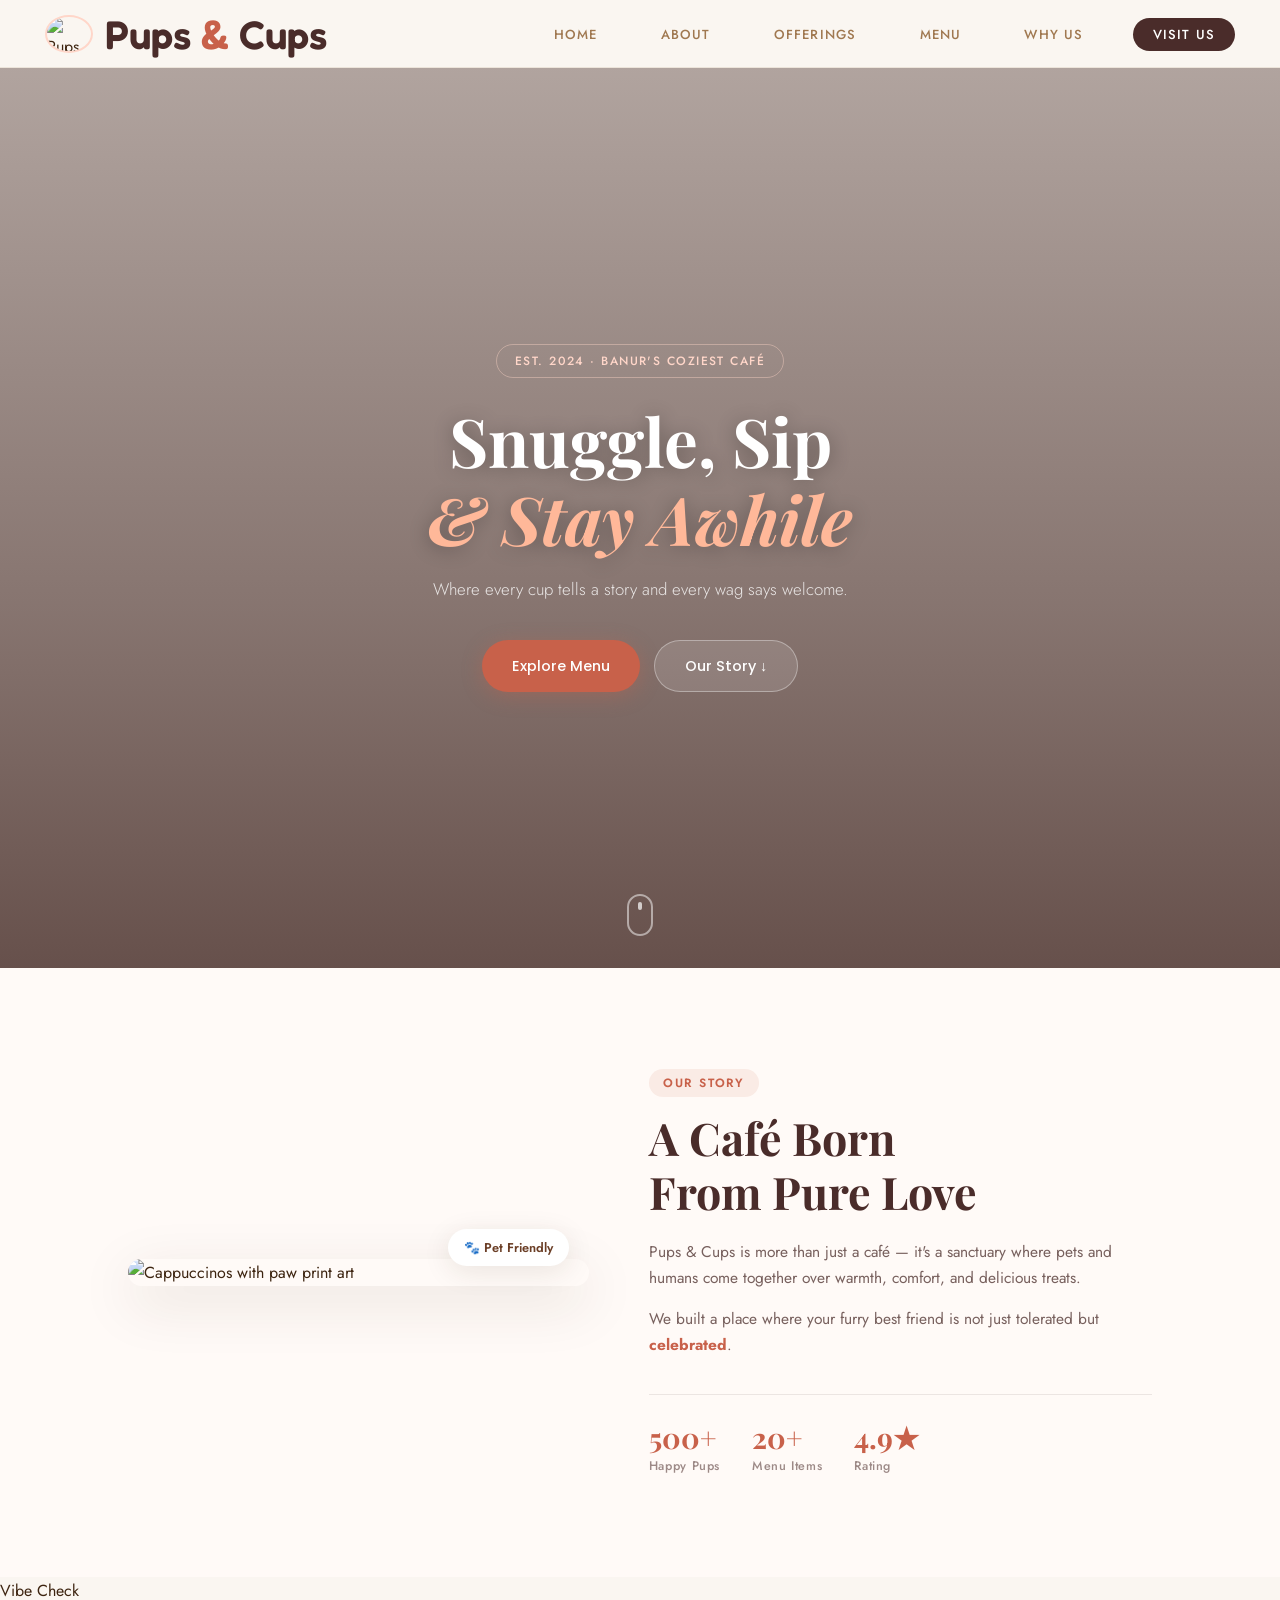
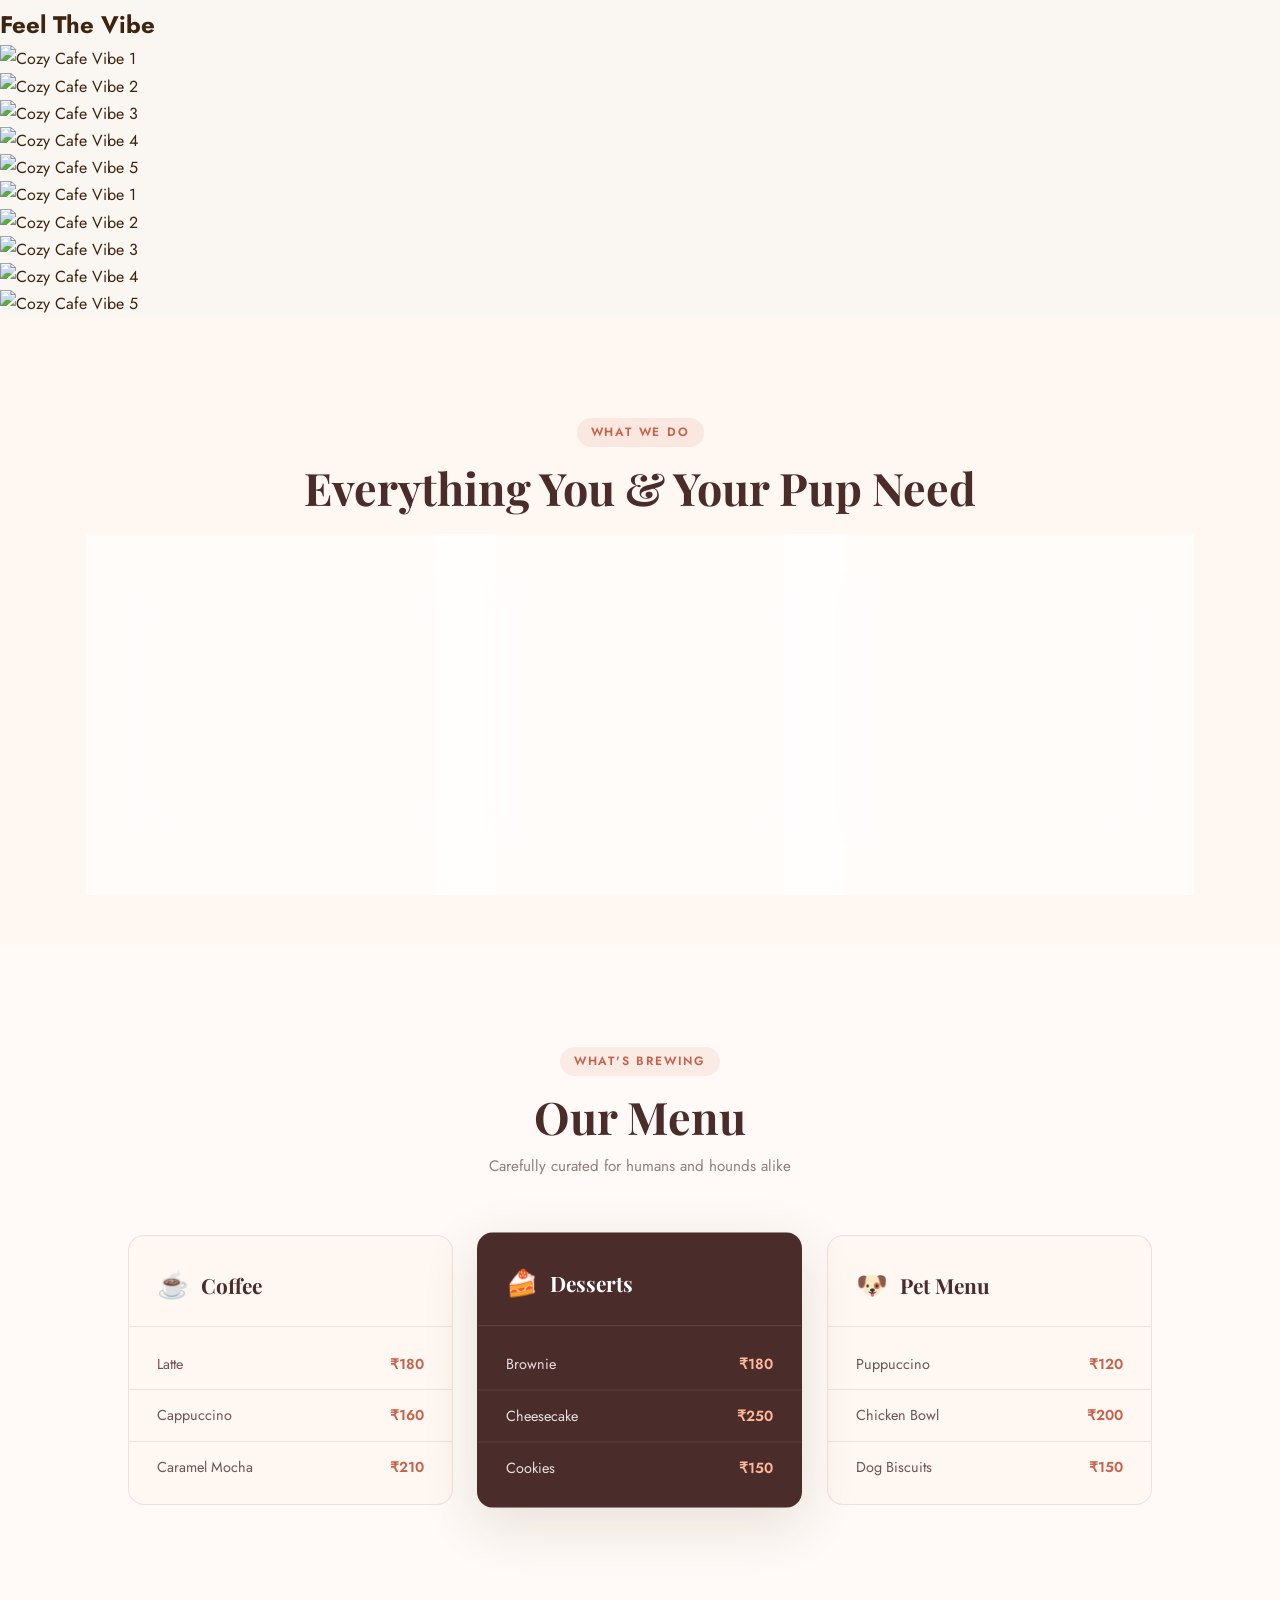
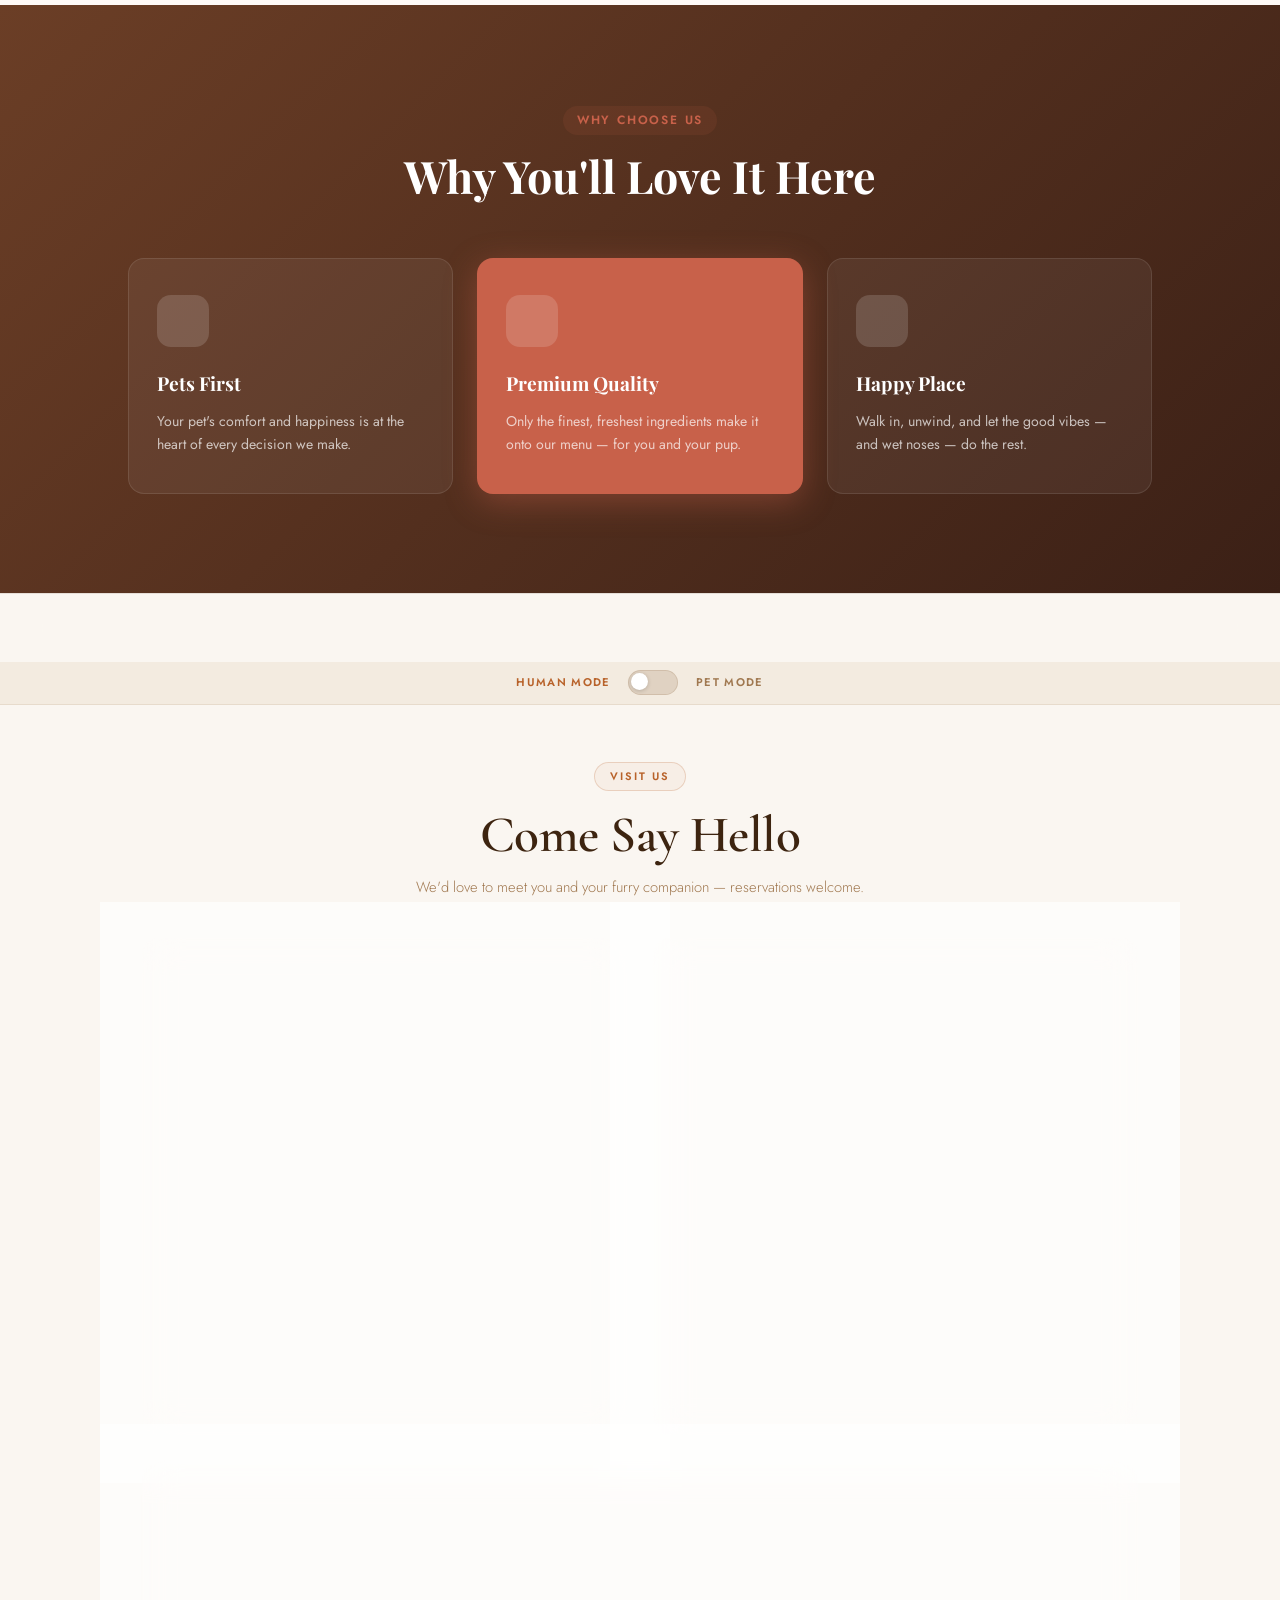
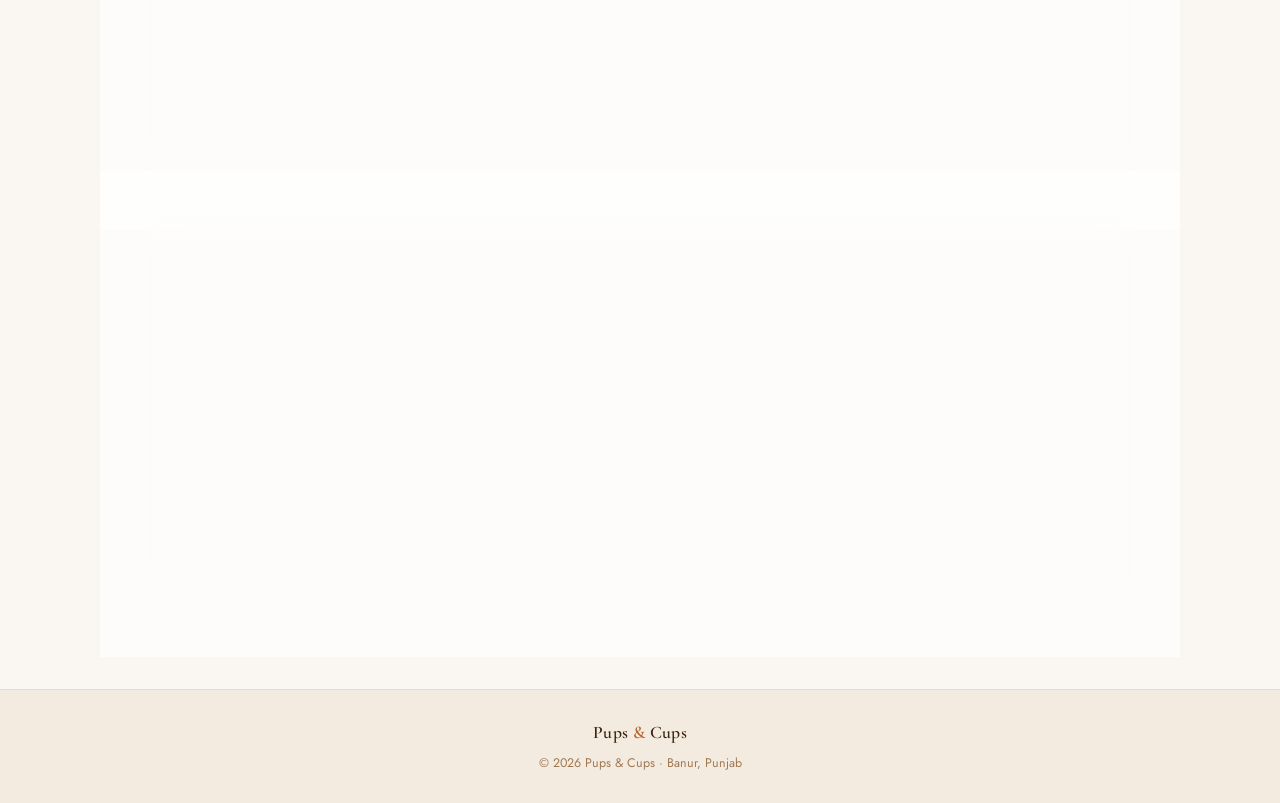
==== index2.html @ c7b5ffda "Update index2.html" ====
<!DOCTYPE html>
<html lang="en">
<head>
<meta charset="UTF-8">
<meta name="viewport" content="width=device-width, initial-scale=1.0">
<title>Pups & Cups</title>

<link rel="stylesheet" href="style.css">

<!-- Fonts -->
<link href="https://fonts.googleapis.com/css2?family=Playfair+Display:ital,wght@0,700;1,400&family=Fredoka:wght@400;600&family=Poppins:wght@300;400;500&display=swap" rel="stylesheet">

<!-- Icons -->
<script src="https://kit.fontawesome.com/4a3b1f73a2.js" crossorigin="anonymous"></script>
</head>
<body>

<!-- NAVBAR -->
<header>
  <nav class="navbar">
    <div class="nav-left">
      <img src="images/logo.png" class="logo" alt="Pups & Cups Logo">
      <span class="brand-name">Pups <span class="brand-amp">&</span> Cups</span>
    </div>

    <input type="checkbox" id="menu-toggle">
    <label for="menu-toggle" class="menu-icon" aria-label="Toggle menu">
      <span></span><span></span><span></span>
    </label>

    <ul class="nav-links">
      <li><a href="#home">Home</a></li>
      <li><a href="#about">About</a></li>
      <li><a href="#offerings">Offerings</a></li>
      <li><a href="#menu">Menu</a></li>
      <li><a href="#why">Why Us</a></li>
      <li><a href="#contact" class="nav-cta">Visit Us</a></li>
    </ul>
  </nav>
</header>

<!-- HOME -->
<section id="home" class="home">
  <div class="home-overlay"></div>
  <div class="home-content">
    <span class="home-badge">Est. 2024 · Banur's Coziest Café</span>
    <h1>Snuggle, Sip<br><em>&amp; Stay Awhile</em></h1>
    <p>Where every cup tells a story and every wag says welcome.</p>
    <div class="home-actions">
      <a href="#menu" class="btn btn-primary">Explore Menu</a>
      <a href="#about" class="btn btn-ghost">Our Story ↓</a>
    </div>
  </div>
  <div class="scroll-indicator">
    <span></span>
  </div>
</section>

<!-- ABOUT -->
<section id="about" class="about">
  <div class="about-img-wrap">
    <img src="images/Cappuccinos with paw prints and menu.png" alt="Cappuccinos with paw print art">
    <div class="about-img-badge">🐾 Pet Friendly</div>
  </div>

  <div class="about-text">
    <span class="section-label">Our Story</span>
    <h2>A Café Born<br>From Pure Love</h2>
    <p>Pups & Cups is more than just a café — it's a sanctuary where pets and humans come together over warmth, comfort, and delicious treats.</p>
    <p>We built a place where your furry best friend is not just tolerated but <strong>celebrated</strong>.</p>
    <div class="about-stats">
      <div class="stat"><strong>500+</strong><span>Happy Pups</span></div>
      <div class="stat"><strong>20+</strong><span>Menu Items</span></div>
      <div class="stat"><strong>4.9★</strong><span>Rating</span></div>
    </div>
  </div>
</section>


<!--CAROUSEL-->
  <section class="vibe-check">
  <div class="vibe-header">
    <span class="section-tag">Vibe Check</span>
    <h2>Feel The Vibe</h2>
  </div>
  <div class="carousel-container">
    <div class="carousel-track">
      <img src="images/vibe1.jpg" alt="Cozy Cafe Vibe 1">
      <img src="images/vibe2.jpg" alt="Cozy Cafe Vibe 2">
      <img src="images/vibe3.jpg" alt="Cozy Cafe Vibe 3">
      <img src="images/vibe4.jpg" alt="Cozy Cafe Vibe 4">
      <img src="images/vibe5.jpg" alt="Cozy Cafe Vibe 5">
      <!-- Duplicate for infinite seamless scroll -->
      <img src="images/vibe1.jpg" alt="Cozy Cafe Vibe 1">
      <img src="images/vibe2.jpg" alt="Cozy Cafe Vibe 2">
      <img src="images/vibe3.jpg" alt="Cozy Cafe Vibe 3">
      <img src="images/vibe4.jpg" alt="Cozy Cafe Vibe 4">
      <img src="images/vibe5.jpg" alt="Cozy Cafe Vibe 5">
    </div>
  </div>
</section>
<!-- OFFERINGS -->
<section id="offerings" class="offerings">
  <div class="section-header">
    <span class="section-label">What We Do</span>
    <h2>Everything You & Your Pup Need</h2>
  </div>

  <div class="cards">
    <div class="card">
      <div class="card-icon"><i class="fas fa-mug-hot"></i></div>
      <h3>Craft Coffee</h3>
      <p>Freshly brewed with single-origin premium beans, made with love by our baristas.</p>
    </div>

    <div class="card card-featured">
      <div class="card-icon"><i class="fas fa-dog"></i></div>
      <h3>Pet Treats</h3>
      <p>Vet-approved, healthy & utterly irresistible goodies crafted just for your pup.</p>
      <span class="card-tag">Most Loved</span>
    </div>

    <div class="card">
      <div class="card-icon"><i class="fas fa-heart"></i></div>
      <h3>Cozy Vibes</h3>
      <p>An aesthetic, warm, and pet-loving environment designed for pure comfort.</p>
    </div>
  </div>
</section>

<!-- MENU -->
<section id="menu" class="menu">
  <div class="section-header">
    <span class="section-label">What's Brewing</span>
    <h2>Our Menu</h2>
    <p class="section-sub">Carefully curated for humans and hounds alike</p>
  </div>

  <div class="menu-container">
    <div class="menu-card">
      <div class="menu-card-header">
        <span class="menu-emoji">☕</span>
        <h3>Coffee</h3>
      </div>
      <ul class="menu-list">
        <li><span>Latte</span><span class="price">₹180</span></li>
        <li><span>Cappuccino</span><span class="price">₹160</span></li>
        <li><span>Caramel Mocha</span><span class="price">₹210</span></li>
      </ul>
    </div>

    <div class="menu-card menu-card-hero">
      <div class="menu-card-header">
        <span class="menu-emoji">🍰</span>
        <h3>Desserts</h3>
      </div>
      <ul class="menu-list">
        <li><span>Brownie</span><span class="price">₹180</span></li>
        <li><span>Cheesecake</span><span class="price">₹250</span></li>
        <li><span>Cookies</span><span class="price">₹150</span></li>
      </ul>
    </div>

    <div class="menu-card">
      <div class="menu-card-header">
        <span class="menu-emoji">🐶</span>
        <h3>Pet Menu</h3>
      </div>
      <ul class="menu-list">
        <li><span>Puppuccino</span><span class="price">₹120</span></li>
        <li><span>Chicken Bowl</span><span class="price">₹200</span></li>
        <li><span>Dog Biscuits</span><span class="price">₹150</span></li>
      </ul>
    </div>
  </div>
</section>

<!-- WHY US -->
<section id="why" class="why">
  <div class="why-inner">
    <div class="section-header light">
      <span class="section-label">Why Choose Us</span>
      <h2>Why You'll Love It Here</h2>
    </div>

    <div class="why-container">
      <div class="why-box">
        <div class="why-icon"><i class="fas fa-paw"></i></div>
        <h3>Pets First</h3>
        <p>Your pet's comfort and happiness is at the heart of every decision we make.</p>
      </div>

      <div class="why-box why-box-accent">
        <div class="why-icon"><i class="fas fa-star"></i></div>
        <h3>Premium Quality</h3>
        <p>Only the finest, freshest ingredients make it onto our menu — for you and your pup.</p>
      </div>

      <div class="why-box">
        <div class="why-icon"><i class="fas fa-smile"></i></div>
        <h3>Happy Place</h3>
        <p>Walk in, unwind, and let the good vibes — and wet noses — do the rest.</p>
      </div>
    </div>
  </div>
</section>

<!DOCTYPE html>
<html lang="en">
<head>
<meta charset="UTF-8">
<meta name="viewport" content="width=device-width, initial-scale=1.0">
<title>Visit Us — Pups & Cups</title>
<link rel="stylesheet" href="style2.css?v=2">
<link href="https://fonts.googleapis.com/css2?family=Cormorant+Garamond:wght@400;500;600;700&family=Jost:wght@300;400;500;600&display=swap" rel="stylesheet">
<style>
 
/* ═══════════════════════════════════════════
   ROOT & THEMING
═══════════════════════════════════════════ */
:root {
  --c-bg:      #faf6f1;
  --c-surface: #ffffff;
  --c-warm:    #f3ebe0;
  --c-border:  rgba(139,100,60,0.12);
  --c-brown:   #3d2410;
  --c-mid:     #7a5230;
  --c-muted:   #a07850;
  --c-accent:  #b8622a;
  --c-accent2: #d4895a;
  --c-gold:    #c9924a;
  --c-green:   #4a6741;
  --shadow-sm: 0 2px 12px rgba(61,36,16,.07);
  --shadow-md: 0 6px 28px rgba(61,36,16,.10);
  --shadow-lg: 0 16px 56px rgba(61,36,16,.13);
  --radius:    16px;
  --radius-sm: 10px;
  --glass-bg:  rgba(255,255,255,0.62);
  --glass-blur:blur(18px);
  --t: 0.45s cubic-bezier(0.22,1,0.36,1);
}
 
body.pet-mode {
  --c-bg:      #faf0f5;
  --c-surface: #fff8fb;
  --c-warm:    #f5e4ef;
  --c-accent:  #a0436e;
  --c-accent2: #c4728e;
  --c-gold:    #b8729a;
}
 
*,*::before,*::after{box-sizing:border-box;margin:0;padding:0;}
html{scroll-behavior:smooth;}
body{
  font-family:'Jost',sans-serif;
  background:var(--c-bg);
  color:var(--c-brown);
  transition:background var(--t),color var(--t);
  overflow-x:hidden;
  -webkit-font-smoothing:antialiased;
}
 
/* ═══════════════ NAVBAR ═══════════════ */
.navbar{
  display:flex;align-items:center;justify-content:space-between;
  padding:0 2.8rem;height:68px;
  background:rgba(250,246,241,0.88);
  backdrop-filter:blur(20px);-webkit-backdrop-filter:blur(20px);
  border-bottom:1px solid var(--c-border);
  position:sticky;top:0;z-index:200;
  transition:background var(--t),border-color var(--t);
}
body.pet-mode .navbar{background:rgba(250,240,245,0.88);}
.logo-area{display:flex;align-items:center;gap:.65rem;}
.logo{height:38px;border-radius:50%;object-fit:cover;}
.cafe-name{
  font-family:'Cormorant Garamond',serif;font-size:1.35rem;font-weight:600;
  color:var(--c-brown);letter-spacing:.02em;transition:color var(--t);
}
.and-sign{color:var(--c-accent);transition:color var(--t);}
.nav-links{list-style:none;display:flex;gap:2.2rem;}
.nav-links a{
  text-decoration:none;font-size:.82rem;font-weight:500;
  letter-spacing:.09em;text-transform:uppercase;color:var(--c-muted);
  transition:color .3s;position:relative;
}
.nav-links a::after{
  content:'';position:absolute;bottom:-3px;left:0;width:0;height:1.5px;
  background:var(--c-accent);transition:width .3s;
}
.nav-links a:hover::after,.nav-links .visit-link::after{width:100%;}
.nav-links a:hover,.nav-links .visit-link{color:var(--c-accent);}
.menu-icon{display:none;font-size:1.4rem;cursor:pointer;color:var(--c-mid);}
.cart-box{
  display:flex;align-items:center;gap:.4rem;
  padding:.35rem 1rem;background:var(--c-warm);border-radius:30px;
  font-size:.82rem;font-weight:500;color:var(--c-mid);
  border:1px solid var(--c-border);
  transition:background var(--t),border-color var(--t);
}
 
/* ═══════════════ MODE STRIP ═══════════════ */
.mode-strip{
  display:flex;align-items:center;justify-content:center;gap:1.1rem;
  padding:.55rem 2rem;
  background:var(--c-warm);
  border-bottom:1px solid var(--c-border);
  transition:background var(--t);
}
.mode-label{
  font-size:.7rem;font-weight:600;letter-spacing:.12em;text-transform:uppercase;
  color:var(--c-muted);transition:color .35s;user-select:none;
}
.mode-label.on{color:var(--c-accent);}
.toggle-pill{
  width:50px;height:25px;background:rgba(139,100,60,.18);
  border:1.5px solid rgba(139,100,60,.18);border-radius:13px;
  position:relative;cursor:pointer;
  transition:background .4s,border-color .4s;flex-shrink:0;outline:none;
}
.toggle-pill.active{background:var(--c-accent);border-color:var(--c-accent);}
.toggle-knob{
  position:absolute;top:2px;left:2px;width:17px;height:17px;
  background:#fff;border-radius:50%;
  transition:transform .4s cubic-bezier(.34,1.56,.64,1);
  box-shadow:0 1px 4px rgba(0,0,0,.18);
}
.toggle-pill.active .toggle-knob{transform:translateX(25px);}
 
/* ═══════════════ LAYOUT ═══════════════ */
.page{
  max-width:1060px;margin:0 auto;
  padding:3.5rem 2rem 5rem;
  display:grid;grid-template-columns:1fr 1fr;gap:1.6rem;
}
 
/* ═══════════════ HERO ═══════════════ */
.page-hero{grid-column:1/-1;text-align:center;margin-bottom:.8rem;}
.eyebrow{
  display:inline-block;font-size:.68rem;font-weight:600;
  letter-spacing:.18em;text-transform:uppercase;color:var(--c-accent);
  margin-bottom:.9rem;padding:.28rem .95rem;
  border:1px solid rgba(184,98,42,.22);border-radius:30px;
  background:rgba(184,98,42,.05);
  transition:color var(--t),border-color var(--t),background var(--t);
}
.page-hero h1{
  font-family:'Cormorant Garamond',serif;
  font-size:clamp(2.2rem,5vw,3.2rem);font-weight:600;
  color:var(--c-brown);line-height:1.15;letter-spacing:-.01em;
  transition:color var(--t);
}
.page-hero p{
  margin-top:.65rem;font-size:.92rem;color:var(--c-muted);font-weight:300;
  transition:color var(--t);
}
 
/* ═══════════════ GLASS CARD ═══════════════ */
.card{
  background:var(--glass-bg);
  backdrop-filter:var(--glass-blur);-webkit-backdrop-filter:var(--glass-blur);
  border:1px solid rgba(255,255,255,.7);border-radius:var(--radius);
  padding:2rem;box-shadow:var(--shadow-md);
  transition:background var(--t),border-color var(--t),box-shadow .35s;
}
.card:hover{box-shadow:var(--shadow-lg);}
.card-title{
  font-family:'Cormorant Garamond',serif;font-size:1.25rem;font-weight:600;
  color:var(--c-brown);margin-bottom:1.4rem;letter-spacing:.01em;
  transition:color var(--t);
}
 
/* ═══════════════ FORM FIELDS ═══════════════ */
.field{display:flex;flex-direction:column;gap:.38rem;margin-bottom:.95rem;}
.field:last-of-type{margin-bottom:0;}
.field label{
  font-size:.68rem;font-weight:600;letter-spacing:.12em;text-transform:uppercase;
  color:var(--c-muted);transition:color var(--t);
}
.field input,.field select{
  background:rgba(255,255,255,.75);border:1.5px solid var(--c-border);
  border-radius:var(--radius-sm);padding:.62rem .92rem;
  font-family:'Jost',sans-serif;font-size:.88rem;font-weight:400;color:var(--c-brown);
  outline:none;width:100%;
  transition:border-color .3s,box-shadow .3s,background .3s;
}
.field input::placeholder{color:var(--c-muted);opacity:.55;}
.field input:focus,.field select:focus{
  border-color:var(--c-accent);box-shadow:0 0 0 3px rgba(184,98,42,.1);background:#fff;
}
.grid2{display:grid;grid-template-columns:1fr 1fr;gap:.9rem;}
 
/* Seat pills */
.seat-row{display:flex;gap:.5rem;flex-wrap:wrap;}
.seat-pill{
  padding:.4rem .9rem;border-radius:30px;
  border:1.5px solid var(--c-border);background:rgba(255,255,255,.55);
  font-family:'Jost',sans-serif;font-size:.78rem;font-weight:500;
  color:var(--c-mid);cursor:pointer;user-select:none;letter-spacing:.03em;
  transition:all .28s cubic-bezier(.22,1,.36,1);
}
.seat-pill:hover{border-color:var(--c-accent2);color:var(--c-accent);background:rgba(184,98,42,.04);}
.seat-pill.sel{
  background:var(--c-accent);border-color:var(--c-accent);color:#fff;font-weight:600;
  box-shadow:0 3px 12px rgba(184,98,42,.28);
}
 
/* Birthday row */
.bday-toggle{
  display:flex;align-items:center;justify-content:space-between;
  padding:.85rem 1.1rem;margin:1rem 0;
  background:rgba(255,255,255,.5);
  border:1.5px dashed rgba(184,98,42,.22);border-radius:var(--radius-sm);
  cursor:pointer;transition:background .3s,border-color .3s;
}
.bday-toggle:hover{background:rgba(184,98,42,.04);border-color:var(--c-accent2);}
.bday-toggle.on{background:rgba(184,98,42,.06);border-color:var(--c-accent);border-style:solid;}
.bday-left{display:flex;align-items:center;gap:.75rem;}
.bday-icon{font-size:1.05rem;line-height:1;}
.bday-text{font-size:.86rem;font-weight:500;color:var(--c-brown);transition:color var(--t);}
.bday-sub{font-size:.71rem;color:var(--c-muted);margin-top:.1rem;transition:color var(--t);}
.bday-check-box{
  width:21px;height:21px;border-radius:6px;
  border:1.5px solid var(--c-border);background:#fff;
  display:flex;align-items:center;justify-content:center;flex-shrink:0;
  font-size:0;color:#fff;
  transition:all .3s cubic-bezier(.22,1,.36,1);
}
.bday-toggle.on .bday-check-box{background:var(--c-accent);border-color:var(--c-accent);font-size:11px;}
 
/* Book button */
.book-btn{
  width:100%;margin-top:.5rem;padding:1rem;
  background:linear-gradient(135deg,var(--c-accent) 0%,var(--c-accent2) 100%);
  border:none;border-radius:50px;color:#fff;
  font-family:'Jost',sans-serif;font-size:.82rem;font-weight:600;
  letter-spacing:.08em;text-transform:uppercase;cursor:pointer;
  position:relative;overflow:hidden;
  transition:transform .25s,box-shadow .35s;
  box-shadow:0 4px 20px rgba(184,98,42,.32);
}
.book-btn::before{
  content:'';position:absolute;inset:0;
  background:linear-gradient(135deg,rgba(255,255,255,.14) 0%,transparent 60%);
  pointer-events:none;
}
.book-btn:hover{transform:translateY(-2px);box-shadow:0 8px 32px rgba(184,98,42,.4);}
.book-btn:active{transform:scale(.98);}
.btn-ripple{
  position:absolute;border-radius:50%;background:rgba(255,255,255,.28);
  transform:scale(0);animation:rpl .55s linear;pointer-events:none;
}
@keyframes rpl{to{transform:scale(4);opacity:0;}}
 
/* ═══════════════ INFO CARD ═══════════════ */
.info-card{grid-column:2/3;}
.info-item{
  display:flex;align-items:flex-start;gap:1rem;
  padding:1rem 0;border-bottom:1px solid var(--c-border);
  transition:padding-left .3s;
}
.info-item:last-child{border-bottom:none;padding-bottom:0;}
.info-item:first-child{padding-top:0;}
.info-item:hover{padding-left:4px;}
.info-icon{
  width:36px;height:36px;background:var(--c-warm);border-radius:9px;
  display:flex;align-items:center;justify-content:center;
  flex-shrink:0;font-size:.95rem;
  transition:background var(--t),transform .3s;
}
.info-item:hover .info-icon{background:var(--c-accent);transform:scale(1.06);}
.info-label{
  font-size:.67rem;font-weight:600;text-transform:uppercase;
  letter-spacing:.11em;color:var(--c-muted);margin-bottom:.2rem;
  transition:color var(--t);
}
.info-val{font-size:.9rem;color:var(--c-brown);transition:color var(--t);}
.yappy{display:none;font-size:.75rem;font-weight:600;color:var(--c-accent);margin-top:.25rem;transition:color var(--t);}
body.pet-mode .yappy{display:block;}
body.pet-mode .hours-val{opacity:.4;text-decoration:line-through;}
 
/* ═══════════════ MAP CARD ═══════════════ */
.map-card{grid-column:1/-1;}
.map-wrap{
  width:100%;height:210px;border-radius:var(--radius-sm);
  background:linear-gradient(145deg,#e8dcc8 0%,#d8c8a8 50%,#cdb898 100%);
  position:relative;overflow:hidden;
}
.map-wrap::before{
  content:'';position:absolute;inset:0;
  background:
    linear-gradient(90deg,transparent 45%,rgba(255,255,255,.5) 45%,rgba(255,255,255,.5) 55%,transparent 55%),
    linear-gradient(0deg,transparent 35%,rgba(255,255,255,.5) 35%,rgba(255,255,255,.5) 45%,transparent 45%);
}
.map-block{position:absolute;background:rgba(107,70,30,.1);border-radius:3px;}
.map-pin-wrap{
  position:absolute;top:50%;left:50%;
  transform:translate(-50%,-60%);
  display:flex;flex-direction:column;align-items:center;
  animation:float 3.5s ease-in-out infinite;
}
@keyframes float{0%,100%{transform:translate(-50%,-60%);}50%{transform:translate(-50%,-68%);}}
.map-bubble{
  background:var(--c-accent);color:#fff;
  padding:.48rem 1.1rem;border-radius:24px;
  font-size:.8rem;font-weight:600;white-space:nowrap;
  box-shadow:0 4px 18px rgba(184,98,42,.38);letter-spacing:.03em;
  display:flex;align-items:center;gap:.45rem;
  transition:background var(--t);
}
.map-bubble-tail{
  width:0;height:0;
  border-left:7px solid transparent;border-right:7px solid transparent;
  border-top:9px solid var(--c-accent);
  transition:border-color var(--t);
}
 
/* ═══════════════ MESSAGE FORM ═══════════════ */
.msg-card{grid-column:1/-1;}
.msg-card textarea{
  background:rgba(255,255,255,.75);border:1.5px solid var(--c-border);
  border-radius:var(--radius-sm);padding:.68rem .92rem;
  font-family:'Jost',sans-serif;font-size:.88rem;font-weight:400;color:var(--c-brown);
  outline:none;resize:vertical;min-height:100px;width:100%;
  transition:border-color .3s,box-shadow .3s;
}
.msg-card textarea:focus{border-color:var(--c-accent);box-shadow:0 0 0 3px rgba(184,98,42,.1);}
.msg-card textarea::placeholder{color:var(--c-muted);opacity:.5;}
.msg-grid{display:grid;grid-template-columns:1fr 1fr;gap:.9rem;margin-bottom:1rem;}
.send-btn{
  padding:.72rem 2.2rem;background:var(--c-brown);color:#fff;
  border:none;border-radius:30px;
  font-family:'Jost',sans-serif;font-size:.8rem;font-weight:600;
  letter-spacing:.1em;text-transform:uppercase;cursor:pointer;
  transition:background .3s,transform .25s,box-shadow .3s;
  box-shadow:0 3px 14px rgba(61,36,16,.18);
}
.send-btn:hover{background:var(--c-accent);transform:translateY(-2px);box-shadow:0 6px 22px rgba(184,98,42,.28);}
.send-btn:active{transform:scale(.97);}
#status{font-size:.82rem;color:var(--c-green);margin-top:.6rem;min-height:1.2em;transition:color .3s;}
 
/* ═══════════════ MODAL ═══════════════ */
.modal-backdrop{
  position:fixed;inset:0;z-index:900;
  background:rgba(61,36,16,.3);backdrop-filter:blur(6px);
  display:flex;align-items:center;justify-content:center;
  opacity:0;pointer-events:none;transition:opacity .4s;
}
.modal-backdrop.show{opacity:1;pointer-events:all;}
.modal-card{
  background:var(--c-surface);border-radius:24px;
  padding:3rem 3.2rem;text-align:center;max-width:380px;width:90%;
  box-shadow:0 24px 80px rgba(61,36,16,.22);
  transform:translateY(20px) scale(.95);
  transition:transform .5s cubic-bezier(.22,1,.36,1);
}
.modal-backdrop.show .modal-card{transform:translateY(0) scale(1);}
.modal-emoji{font-size:3rem;display:block;margin-bottom:1.1rem;animation:bob 2.5s ease-in-out infinite;}
@keyframes bob{0%,100%{transform:translateY(0);}50%{transform:translateY(-7px);}}
.modal-card h3{font-family:'Cormorant Garamond',serif;font-size:1.7rem;font-weight:600;color:var(--c-brown);margin-bottom:.5rem;line-height:1.2;}
.modal-card p{font-size:.87rem;color:var(--c-muted);line-height:1.6;}
.modal-close{
  margin-top:1.8rem;padding:.68rem 2.2rem;background:var(--c-accent);color:#fff;
  border:none;border-radius:30px;
  font-family:'Jost',sans-serif;font-weight:600;font-size:.8rem;letter-spacing:.08em;text-transform:uppercase;
  cursor:pointer;transition:background .3s,transform .25s;
}
.modal-close:hover{background:var(--c-brown);transform:translateY(-2px);}
 
/* ═══════════════ CONFETTI ═══════════════ */
#confetti-canvas{position:fixed;inset:0;z-index:9999;pointer-events:none;}
 
/* ═══════════════ FOOTER ═══════════════ */
footer{
  text-align:center;padding:1.8rem 2rem;
  border-top:1px solid var(--c-border);background:var(--c-warm);
  transition:background var(--t);
}
footer .cafe-name.small{
  font-family:'Cormorant Garamond',serif;font-size:1.1rem;font-weight:600;
  display:block;margin-bottom:.3rem;color:var(--c-brown);transition:color var(--t);
}
footer p{font-size:.78rem;color:var(--c-muted);transition:color var(--t);}
 
/* ═══════════════ RESPONSIVE ═══════════════ */
@media(max-width:700px){
  .page{grid-template-columns:1fr;}
  .booking-card,.info-card,.page-hero,.map-card,.msg-card{grid-column:1;}
  .grid2,.msg-grid{grid-template-columns:1fr;}
  .nav-links{display:none;}.menu-icon{display:block;}
  .navbar{padding:0 1.4rem;}
  .page{padding:2rem 1.2rem 4rem;}
}
</style>
</head>
<body>
 
<!-- NAVBAR -->
<header>
  <nav class="navbar">
    <div class="logo-area">
      <img src="images/logo.png" class="logo" alt="Pups & Cups Logo">
      <span class="cafe-name">Pups <span class="and-sign">&</span> Cups</span>
    </div>
    <ul class="nav-links">
      <li><a href="index2.html">Home</a></li>
      <li><a href="about2.html">About</a></li>
      <li><a href="menu2.html">Menu</a></li>
      <li><a href="contact2.html" class="visit-link">Visit Us</a></li>
    </ul>
    <div class="menu-icon">☰</div>
    <div class="cart-box">
      <svg width="13" height="13" viewBox="0 0 24 24" fill="none" stroke="currentColor" stroke-width="2"><circle cx="9" cy="21" r="1"/><circle cx="20" cy="21" r="1"/><path d="M1 1h4l2.68 13.39a2 2 0 0 0 2 1.61h9.72a2 2 0 0 0 2-1.61L23 6H6"/></svg>
      <span id="cart-count">0</span> · <span id="cart-total">₹0</span>
    </div>
  </nav>
</header>
 
<!-- MODE STRIP -->
<div class="mode-strip">
  <span class="mode-label on" id="lbl-human">Human Mode</span>
  <button class="toggle-pill" id="modeToggle" aria-label="Switch mode">
    <span class="toggle-knob"></span>
  </button>
  <span class="mode-label" id="lbl-pet">Pet Mode</span>
</div>
 
<!-- PAGE -->
<main class="page">
 
  <!-- Hero -->
  <div class="page-hero">
    <span class="eyebrow" id="eyebrow-text">Visit Us</span>
    <h1 id="hero-heading">Come Say Hello</h1>
    <p id="hero-sub">We'd love to meet you and your furry companion — reservations welcome.</p>
  </div>
 
  <!-- Reservation Card -->
  <div class="card booking-card">
    <p class="card-title">Reserve a Table</p>
 
    <div class="grid2">
      <div class="field">
        <label>Your Name</label>
        <input type="text" id="res-name" placeholder="e.g. Avni">
      </div>
      <div class="field">
        <label>Date &amp; Time</label>
        <input type="datetime-local" id="res-datetime">
      </div>
    </div>
 
    <div class="grid2">
      <div class="field">
        <label>Pet's Name</label>
        <input type="text" id="pet-name" placeholder="e.g. Bruno">
      </div>
      <div class="field">
        <label>Breed</label>
        <input type="text" id="pet-breed" placeholder="e.g. Golden Retriever">
      </div>
    </div>
 
    <div class="field">
      <label>Seating Preference</label>
      <div class="seat-row" id="seatRow">
        <button class="seat-pill" data-seat="outdoor">Outdoor Patio</button>
        <button class="seat-pill" data-seat="quiet">Quiet Corner</button>
        <button class="seat-pill" data-seat="window">Window Seat</button>
      </div>
    </div>
 
    <div class="bday-toggle" id="bdayToggle">
      <div class="bday-left">
        <span class="bday-icon">🎂</span>
        <div>
          <div class="bday-text">It's my pet's birthday!</div>
          <div class="bday-sub">We'll make it extra special</div>
        </div>
      </div>
      <div class="bday-check-box" id="bdayBox">✓</div>
    </div>
 
    <button class="book-btn" id="bookBtn">
      <span id="bookBtnText">Confirm Reservation</span>
    </button>
  </div>
 
  <!-- Info Card -->
  <div class="card info-card">
    <p class="card-title" id="info-title">Find Us</p>
 
    <div class="info-item">
      <div class="info-icon">📍</div>
      <div>
        <div class="info-label">Location</div>
        <div class="info-val">Oxford Street, Mohali</div>
      </div>
    </div>
    <div class="info-item">
      <div class="info-icon">📞</div>
      <div>
        <div class="info-label">Phone</div>
        <div class="info-val">+91 98*****210</div>
      </div>
    </div>
    <div class="info-item">
      <div class="info-icon">✉️</div>
      <div>
        <div class="info-label">Email</div>
        <div class="info-val">pupsandcups@woof.com</div>
      </div>
    </div>
    <div class="info-item">
      <div class="info-icon">🕙</div>
      <div>
        <div class="info-label">Hours</div>
        <div class="info-val hours-val" id="hoursVal">10:00 AM – 10:00 PM · Daily</div>
        <div class="yappy">All day is Yappy Hour here 🐾</div>
      </div>
    </div>
  </div>
 
  <!-- Map Card -->
  <div class="card map-card">
    <p class="card-title" id="map-title">Our Location</p>
    <div class="map-wrap">
      <div class="map-block" style="width:85px;height:50px;top:18px;left:55px;"></div>
      <div class="map-block" style="width:60px;height:38px;top:18px;right:70px;"></div>
      <div class="map-block" style="width:70px;height:45px;bottom:22px;left:72px;"></div>
      <div class="map-block" style="width:80px;height:42px;bottom:22px;right:55px;"></div>
      <div class="map-block" style="width:40px;height:30px;top:22px;left:175px;"></div>
      <div class="map-pin-wrap">
        <div class="map-bubble">
          <span id="mapPinIcon">☕</span>
          <span>Pups &amp; Cups · Banur</span>
        </div>
        <div class="map-bubble-tail"></div>
      </div>
    </div>
  </div>
 
  <!-- Message Form -->
  <div class="card msg-card">
    <p class="card-title">Send Us a Message</p>
    <div class="msg-grid">
      <div class="field">
        <label>Your Name</label>
        <input type="text" id="name" placeholder="Your Name">
      </div>
      <div class="field">
        <label>Your Email</label>
        <input type="email" id="email" placeholder="Your Email">
      </div>
    </div>
    <div class="field">
      <label>Message</label>
      <textarea id="message" placeholder="Ask us anything — about the menu, bringing your pet, or just to say hi."></textarea>
    </div>
    <button class="send-btn" id="sendBtn">Send Message</button>
    <p id="status"></p>
  </div>
 
</main>
 
<!-- MODAL -->
<div class="modal-backdrop" id="modalBackdrop">
  <div class="modal-card">
    <span class="modal-emoji" id="modalEmoji">🐾</span>
    <h3 id="modalTitle">Table Reserved!</h3>
    <p id="modalMsg">We're looking forward to welcoming you and your furry friend.</p>
    <button class="modal-close" onclick="closeModal()">Perfect, thank you</button>
  </div>
</div>
 
<canvas id="confetti-canvas"></canvas>
 
<!-- FOOTER -->
<footer>
  <span class="cafe-name small">Pups <span class="and-sign">&</span> Cups</span>
  <p>© 2026 Pups &amp; Cups · Banur, Punjab</p>
</footer>
 
<script src="script.js"></script>
<script>
/* ── Mode Toggle ── */
const toggle = document.getElementById('modeToggle');
const lblH   = document.getElementById('lbl-human');
const lblP   = document.getElementById('lbl-pet');
let petMode  = false;
 
const swapMap = {
  'eyebrow-text': ['Visit Us',           'Sniff Us Out'],
  'hero-heading': ['Come Say Hello',     'Wag Your Way Here'],
  'hero-sub':     ['We\'d love to meet you and your furry companion — reservations welcome.',
                   'Treats, belly rubs & great coffee — reservations welcome.'],
  'info-title':   ['Find Us',            'Paw Your Way To Us'],
  'map-title':    ['Our Location',       'Follow the Paw Prints'],
  'mapPinIcon':   ['☕',                 '🐾'],
  'bookBtnText':  ['Confirm Reservation','Secure My Spot'],
};
 
toggle.addEventListener('click', () => {
  petMode = !petMode;
  toggle.classList.toggle('active', petMode);
  document.body.classList.toggle('pet-mode', petMode);
  lblH.classList.toggle('on', !petMode);
  lblP.classList.toggle('on', petMode);
 
  Object.entries(swapMap).forEach(([id, vals]) => {
    const el = document.getElementById(id);
    if (!el) return;
    el.style.transition = 'opacity .25s';
    el.style.opacity = '0';
    setTimeout(() => {
      el.textContent = vals[petMode ? 1 : 0];
      el.style.opacity = '1';
    }, 250);
  });
});
 
/* ── Seat Pills ── */
document.querySelectorAll('.seat-pill').forEach(btn => {
  btn.addEventListener('click', () => {
    document.querySelectorAll('.seat-pill').forEach(b => b.classList.remove('sel'));
    btn.classList.add('sel');
  });
});
 
/* ── Birthday Toggle ── */
const bdayToggle = document.getElementById('bdayToggle');
let isBday = false;
bdayToggle.addEventListener('click', () => {
  isBday = !isBday;
  bdayToggle.classList.toggle('on', isBday);
  if (isBday) launchConfetti();
});
 
/* ── Book Button ── */
document.getElementById('bookBtn').addEventListener('click', function(e) {
  // ripple
  const btn  = this;
  const r    = document.createElement('span');
  r.className = 'btn-ripple';
  const rect = btn.getBoundingClientRect();
  const sz   = Math.max(rect.width, rect.height) * 2;
  r.style.cssText = `width:${sz}px;height:${sz}px;left:${e.clientX-rect.left-sz/2}px;top:${e.clientY-rect.top-sz/2}px`;
  btn.appendChild(r);
  setTimeout(() => r.remove(), 560);
 
  const pet = document.getElementById('pet-name').value.trim() || 'your furry friend';
  document.getElementById('modalEmoji').textContent = isBday ? '🎂' : '🐾';
  document.getElementById('modalTitle').textContent = isBday
    ? `Happy Birthday, ${pet}!`
    : 'Table Reserved!';
  document.getElementById('modalMsg').textContent = isBday
    ? `We're preparing something special for ${pet}. Can't wait to celebrate!`
    : `We can't wait to meet ${pet}. See you soon!`;
 
  document.getElementById('modalBackdrop').classList.add('show');
  if (isBday) launchConfetti();
});
 
function closeModal() {
  document.getElementById('modalBackdrop').classList.remove('show');
}
document.getElementById('modalBackdrop').addEventListener('click', function(e) {
  if (e.target === this) closeModal();
});
 
/* ── Send Message ── */
document.getElementById('sendBtn').addEventListener('click', () => {
  const name  = document.getElementById('name').value.trim();
  const email = document.getElementById('email').value.trim();
  const st    = document.getElementById('status');
  if (!name || !email) {
    st.style.color = '#b03030';
    st.textContent = 'Please fill in your name and email.';
    return;
  }
  st.style.color = 'var(--c-green)';
  st.textContent = `Thank you, ${name}. We'll be in touch soon.`;
});
 
/* ── Confetti — elegant, refined ── */
function launchConfetti() {
  const canvas = document.getElementById('confetti-canvas');
  const ctx    = canvas.getContext('2d');
  canvas.width  = window.innerWidth;
  canvas.height = window.innerHeight;
 
  // Warm, earthy palette — no childish emojis
  const palette = [
    '#b8622a','#d4895a','#c9924a',
    '#4a6741','#8fbb84',
    '#e8c97e','#f2e0c8',
    '#a07850','#7a5230',
    '#e07070','#f4a0a0',  // subtle pink for birthday
  ];
 
  const DURATION = 3800;
  const count    = 140;
 
  const particles = Array.from({ length: count }, () => {
    const type = Math.random();
    return {
      x:    Math.random() * canvas.width,
      y:    -10 - Math.random() * 120,
      vx:   (Math.random() - 0.5) * 4,
      vy:   Math.random() * 3 + 1.5,
      rot:  Math.random() * 360,
      rotV: (Math.random() - 0.5) * 5.5,
      colour: palette[Math.floor(Math.random() * palette.length)],
      // shape: 0=rect, 1=circle, 2=thin ribbon
      shape: type < 0.55 ? 0 : type < 0.8 ? 1 : 2,
      w: Math.random() * 9 + 4,
      h: Math.random() * 4 + 2,
      opacity: 0.82 + Math.random() * 0.18,
    };
  });
 
  let start = null;
  function draw(ts) {
    if (!start) start = ts;
    const elapsed  = ts - start;
    const fade     = Math.max(0, 1 - elapsed / DURATION);
    ctx.clearRect(0, 0, canvas.width, canvas.height);
 
    particles.forEach(p => {
      p.x   += p.vx;
      p.y   += p.vy;
      p.vy  += 0.035;
      p.rot += p.rotV;
 
      ctx.save();
      ctx.globalAlpha = p.opacity * fade;
      ctx.translate(p.x, p.y);
      ctx.rotate(p.rot * Math.PI / 180);
      ctx.fillStyle = p.colour;
 
      if (p.shape === 0) {
        // rectangle
        ctx.fillRect(-p.w / 2, -p.h / 2, p.w, p.h);
      } else if (p.shape === 1) {
        // circle
        ctx.beginPath();
        ctx.arc(0, 0, p.w / 2, 0, Math.PI * 2);
        ctx.fill();
      } else {
        // thin ribbon
        ctx.fillRect(-p.w, -p.h / 4, p.w * 2, p.h / 2);
      }
      ctx.restore();
    });
 
    if (elapsed < DURATION) requestAnimationFrame(draw);
    else ctx.clearRect(0, 0, canvas.width, canvas.height);
  }
  requestAnimationFrame(draw);
}
</script>
</body>
</html>


</body>
</html>
---- style2.css ----
/* ===========================
   CSS VARIABLES & RESET
=========================== */
:root {
  --cream:       #fff7f2;
  --warm-white:  #fffaf7;
  --blush:       #ffd6c9;
  --peach:       #ffb899;
  --terra:       #c8614a;
  --brown:       #6b3e26;
  --dark-brown:  #4a2c2a;
  --card-bg:     #f4ece8;
  --border:      rgba(74, 44, 42, 0.1);
  --shadow-sm:   0 4px 16px rgba(107,62,38,0.08);
  --shadow-md:   0 8px 32px rgba(107,62,38,0.14);
  --shadow-lg:   0 16px 48px rgba(107,62,38,0.18);
  --radius:      18px;
  --radius-sm:   10px;
  --font-display: 'Playfair Display', serif;
  --font-brand:   'Fredoka', sans-serif;
  --font-body:    'Poppins', sans-serif;
  --transition:  0.3s cubic-bezier(0.4, 0, 0.2, 1);
}

*, *::before, *::after {
  margin: 0;
  padding: 0;
  box-sizing: border-box;
}

html {
  scroll-behavior: smooth;
}

body {
  font-family: var(--font-body);
  background: var(--cream);
  color: var(--dark-brown);
  line-height: 1.7;
}

img { max-width: 100%; display: block; }
a  { text-decoration: none; }

/* ===========================
   SHARED UTILITIES
=========================== */
.section-label {
  display: inline-block;
  font-size: 0.75rem;
  font-weight: 600;
  letter-spacing: 0.15em;
  text-transform: uppercase;
  color: var(--terra);
  background: rgba(200,97,74,0.1);
  padding: 4px 14px;
  border-radius: 50px;
  margin-bottom: 14px;
}

.section-label.light {
  color: var(--blush);
  background: rgba(255,214,201,0.15);
}

.section-header {
  text-align: center;
  margin-bottom: 56px;
}

.section-header h2 {
  font-family: var(--font-display);
  font-size: clamp(2rem, 4vw, 2.8rem);
  color: var(--dark-brown);
  line-height: 1.2;
}

.section-header.light h2 {
  color: #fff;
}

.section-sub {
  margin-top: 10px;
  color: rgba(74,44,42,0.6);
  font-size: 0.95rem;
}

/* ===========================
   NAVBAR
=========================== */
header {
  position: sticky;
  top: 0;
  z-index: 1000;
}

.navbar {
  display: flex;
  justify-content: space-between;
  align-items: center;
  padding: 0 8%;
  height: 72px;
  background: rgba(255, 247, 242, 0.88);
  backdrop-filter: blur(16px);
  -webkit-backdrop-filter: blur(16px);
  border-bottom: 1px solid var(--border);
  transition: box-shadow var(--transition);
}

.navbar:hover {
  box-shadow: var(--shadow-sm);
}

.nav-left {
  display: flex;
  align-items: center;
  gap: 12px;
}

.logo {
  width: 48px;
  height: 48px;
  border-radius: 50%;
  object-fit: cover;
  border: 2px solid var(--blush);
}

.brand-name {
  font-family: var(--font-brand);
  font-size: 2.5rem;
  font-weight: 600;
  color: var(--dark-brown);
  line-height: 1;
}

.brand-name.small {
  font-size: 1.2rem;
}

.brand-amp {
  color: var(--terra);
}

.nav-links {
  display: flex;
  list-style: none;
  align-items: center;
  gap: 4px;
}

.nav-links a {
  font-size: 0.88rem;
  font-weight: 500;
  color: var(--dark-brown);
  padding: 7px 14px;
  border-radius: 50px;
  transition: background var(--transition), color var(--transition);
}

.nav-links a:hover {
  background: var(--blush);
  color: var(--brown);
}

.nav-cta {
  background: var(--dark-brown) !important;
  color: #fff !important;
  padding: 7px 20px !important;
}

.nav-cta:hover {
  background: var(--terra) !important;
  color: #fff !important;
}

/* Hamburger */
.menu-icon {
  display: none;
  flex-direction: column;
  gap: 5px;
  cursor: pointer;
  padding: 4px;
}

.menu-icon span {
  display: block;
  width: 22px;
  height: 2px;
  background: var(--dark-brown);
  border-radius: 2px;
  transition: var(--transition);
}

#menu-toggle { display: none; }

/* ===========================
   HOME
=========================== */
.home {
  position: relative;
  height: 100vh;
  min-height: 600px;
  background: url('images/bg1.jpeg') center/cover no-repeat;
  display: flex;
  justify-content: center;
  align-items: center;
  text-align: center;
  color: white;
  overflow: hidden;
}

.home-overlay {
  position: absolute;
  inset: 0;
  background: linear-gradient(
    to bottom,
    rgba(40,10,5,0.35) 0%,
    rgba(40,10,5,0.55) 60%,
    rgba(40,10,5,0.7) 100%
  );
}

.home-content {
  position: relative;
  z-index: 2;
  max-width: 680px;
  padding: 0 24px;
  animation: fadeInUp 1s ease both;
}

.home-badge {
  display: inline-block;
  font-size: 0.75rem;
  font-weight: 500;
  letter-spacing: 0.12em;
  text-transform: uppercase;
  color: var(--blush);
  border: 1px solid rgba(255,214,201,0.4);
  padding: 6px 18px;
  border-radius: 50px;
  margin-bottom: 24px;
}

.home h1 {
  font-family: var(--font-display);
  font-size: clamp(2.6rem, 6vw, 4.2rem);
  line-height: 1.15;
  margin-bottom: 18px;
  text-shadow: 0 2px 20px rgba(0,0,0,0.3);
}

.home h1 em {
  font-style: italic;
  color: var(--peach);
}

.home p {
  font-size: 1.05rem;
  color: rgba(255,255,255,0.82);
  margin-bottom: 36px;
  font-weight: 300;
}

.home-actions {
  display: flex;
  justify-content: center;
  gap: 14px;
  flex-wrap: wrap;
}

/* Buttons */
.btn {
  display: inline-flex;
  align-items: center;
  padding: 13px 30px;
  border-radius: 50px;
  font-family: var(--font-body);
  font-size: 0.9rem;
  font-weight: 500;
  transition: all var(--transition);
  cursor: pointer;
}

.btn-primary {
  background: var(--terra);
  color: #fff;
  box-shadow: 0 4px 20px rgba(200,97,74,0.35);
}

.btn-primary:hover {
  background: var(--brown);
  transform: translateY(-2px);
  box-shadow: 0 8px 28px rgba(200,97,74,0.4);
}

.btn-ghost {
  background: rgba(255,255,255,0.12);
  color: #fff;
  border: 1px solid rgba(255,255,255,0.35);
  backdrop-filter: blur(6px);
}

.btn-ghost:hover {
  background: rgba(255,255,255,0.22);
  transform: translateY(-2px);
}

/* Scroll indicator */
.scroll-indicator {
  position: absolute;
  bottom: 32px;
  left: 50%;
  transform: translateX(-50%);
  z-index: 2;
}

.scroll-indicator span {
  display: block;
  width: 26px;
  height: 42px;
  border: 2px solid rgba(255,255,255,0.5);
  border-radius: 13px;
  position: relative;
}

.scroll-indicator span::after {
  content: '';
  position: absolute;
  top: 6px;
  left: 50%;
  transform: translateX(-50%);
  width: 4px;
  height: 8px;
  background: rgba(255,255,255,0.7);
  border-radius: 2px;
  animation: scrollBob 1.8s ease-in-out infinite;
}

/* ===========================
   ABOUT
=========================== */
.about {
  display: flex;
  padding: clamp(60px, 10vw, 100px) 10%;
  gap: 60px;
  align-items: center;
  background: var(--warm-white);
}

.about-img-wrap {
  position: relative;
  flex: 0 0 45%;
}

.about-img-wrap img {
  border-radius: var(--radius);
  width: 100%;
  box-shadow: var(--shadow-lg);
}

.about-img-badge {
  position: absolute;
  bottom: 20px;
  right: 20px;
  background: #fff;
  color: var(--brown);
  font-size: 0.8rem;
  font-weight: 600;
  padding: 8px 16px;
  border-radius: 50px;
  box-shadow: var(--shadow-md);
}

.about-text {
  flex: 1;
}

.about-text h2 {
  font-family: var(--font-display);
  font-size: clamp(2rem, 3.5vw, 2.8rem);
  line-height: 1.2;
  margin-bottom: 20px;
  color: var(--dark-brown);
}

.about-text p {
  color: rgba(74,44,42,0.75);
  margin-bottom: 14px;
  font-size: 0.97rem;
}

.about-text strong {
  color: var(--terra);
}

.about-stats {
  display: flex;
  gap: 32px;
  margin-top: 36px;
  padding-top: 28px;
  border-top: 1px solid var(--border);
}

.stat {
  display: flex;
  flex-direction: column;
}

.stat strong {
  font-family: var(--font-display);
  font-size: 1.8rem;
  color: var(--terra);
  line-height: 1;
}

.stat span {
  font-size: 0.78rem;
  color: rgba(74,44,42,0.55);
  font-weight: 500;
  letter-spacing: 0.05em;
  margin-top: 4px;
}

/* ===========================
   OFFERINGS
=========================== */
.offerings {
  padding: clamp(60px, 10vw, 100px) 10%;
  background: var(--cream);
}

.cards {
  display: flex;
  gap: 24px;
}

.card {
  background: var(--card-bg);
  padding: 36px 28px;
  border-radius: var(--radius);
  flex: 1;
  transition: transform var(--transition), box-shadow var(--transition);
  border: 1px solid var(--border);
  position: relative;
  overflow: hidden;
}

.card::before {
  content: '';
  position: absolute;
  top: 0; left: 0; right: 0;
  height: 3px;
  background: linear-gradient(90deg, var(--blush), var(--peach));
  opacity: 0;
  transition: opacity var(--transition);
}

.card:hover {
  transform: translateY(-8px);
  box-shadow: var(--shadow-md);
}

.card:hover::before {
  opacity: 1;
}

.card-featured {
  background: var(--dark-brown);
  color: #fff;
  border-color: transparent;
  box-shadow: var(--shadow-md);
}

.card-featured h3,
.card-featured p {
  color: #fff;
}

.card-featured .card-icon {
  background: rgba(255,255,255,0.15);
  color: var(--peach);
}

.card-tag {
  display: inline-block;
  margin-top: 16px;
  font-size: 0.72rem;
  font-weight: 600;
  letter-spacing: 0.1em;
  text-transform: uppercase;
  background: var(--terra);
  color: #fff;
  padding: 4px 12px;
  border-radius: 50px;
}

.card-icon {
  width: 56px;
  height: 56px;
  border-radius: 14px;
  background: rgba(200,97,74,0.1);
  display: flex;
  align-items: center;
  justify-content: center;
  font-size: 1.4rem;
  color: var(--terra);
  margin-bottom: 20px;
}

.card h3 {
  font-family: var(--font-display);
  font-size: 1.25rem;
  margin-bottom: 10px;
  color: var(--dark-brown);
}

.card p {
  font-size: 0.88rem;
  color: rgba(74,44,42,0.65);
  line-height: 1.65;
}

/* ===========================
   MENU
=========================== */
.menu {
  padding: clamp(60px, 10vw, 100px) 10%;
  background: var(--warm-white);
}

.menu-container {
  display: flex;
  gap: 24px;
}

.menu-card {
  background: var(--cream);
  border: 1px solid var(--border);
  border-radius: var(--radius);
  flex: 1;
  overflow: hidden;
  transition: transform var(--transition), box-shadow var(--transition);
}

.menu-card:hover {
  transform: translateY(-6px);
  box-shadow: var(--shadow-md);
}

.menu-card-hero {
  background: var(--dark-brown);
  border-color: transparent;
  transform: scaleY(1.02);
  box-shadow: var(--shadow-lg);
}

.menu-card-hero .menu-list li {
  border-color: rgba(255,255,255,0.1);
  color: rgba(255,255,255,0.85);
}

.menu-card-hero .menu-list li .price {
  color: var(--peach);
}

.menu-card-header {
  padding: 28px 28px 18px;
  display: flex;
  align-items: center;
  gap: 12px;
  border-bottom: 1px solid var(--border);
}

.menu-card-hero .menu-card-header {
  border-color: rgba(255,255,255,0.1);
}

.menu-emoji {
  font-size: 1.6rem;
}

.menu-card-header h3 {
  font-family: var(--font-display);
  font-size: 1.3rem;
  color: var(--dark-brown);
}

.menu-card-hero .menu-card-header h3 {
  color: #fff;
}

.menu-list {
  list-style: none;
  padding: 12px 0;
}

.menu-list li {
  display: flex;
  justify-content: space-between;
  align-items: center;
  padding: 13px 28px;
  font-size: 0.9rem;
  color: rgba(74,44,42,0.8);
  border-bottom: 1px solid var(--border);
  transition: background var(--transition);
}

.menu-list li:last-child {
  border-bottom: none;
}

.menu-list li:hover {
  background: rgba(200,97,74,0.05);
}

.price {
  font-weight: 600;
  color: var(--terra);
  font-size: 0.9rem;
}

/* ===========================
   WHY US
=========================== */
.why {
  background: linear-gradient(135deg, var(--brown) 0%, #3b2016 100%);
  padding: clamp(60px, 10vw, 100px) 10%;
}

.why-inner {
  max-width: 1100px;
  margin: 0 auto;
}

.why-container {
  display: flex;
  gap: 24px;
}

.why-box {
  flex: 1;
  background: rgba(255,255,255,0.06);
  border: 1px solid rgba(255,255,255,0.1);
  padding: 36px 28px;
  border-radius: var(--radius);
  transition: background var(--transition), transform var(--transition);
}

.why-box:hover {
  background: rgba(255,255,255,0.1);
  transform: translateY(-6px);
}

.why-box-accent {
  background: var(--terra);
  border-color: transparent;
  box-shadow: 0 8px 32px rgba(200,97,74,0.4);
}

.why-box-accent:hover {
  background: #d96f59;
}

.why-icon {
  width: 52px;
  height: 52px;
  border-radius: 14px;
  background: rgba(255,255,255,0.15);
  display: flex;
  align-items: center;
  justify-content: center;
  font-size: 1.3rem;
  color: #fff;
  margin-bottom: 20px;
}

.why-box h3 {
  font-family: var(--font-display);
  font-size: 1.2rem;
  color: #fff;
  margin-bottom: 10px;
}

.why-box p {
  font-size: 0.88rem;
  color: rgba(255,255,255,0.7);
  line-height: 1.65;
}

/* ===========================
   CONTACT
=========================== */
.contact {
  background: var(--cream);
  padding: clamp(60px, 10vw, 100px) 10%;
}

.contact-inner {
  display: flex;
  gap: 60px;
  align-items: flex-start;
  max-width: 900px;
  margin: 0 auto;
}

.contact-text h2 {
  font-family: var(--font-display);
  font-size: clamp(1.8rem, 3.5vw, 2.5rem);
  color: var(--dark-brown);
  line-height: 1.2;
  margin-bottom: 12px;
}

.contact-text p {
  color: rgba(74,44,42,0.6);
  font-size: 0.95rem;
}

.contact-details {
  flex: 1;
  display: flex;
  flex-direction: column;
  gap: 20px;
}

.contact-item {
  display: flex;
  align-items: flex-start;
  gap: 16px;
}

.contact-icon {
  width: 44px;
  height: 44px;
  flex-shrink: 0;
  background: var(--card-bg);
  border-radius: var(--radius-sm);
  display: flex;
  align-items: center;
  justify-content: center;
  color: var(--terra);
  font-size: 1rem;
  border: 1px solid var(--border);
}

.contact-item div {
  display: flex;
  flex-direction: column;
}

.contact-item strong {
  font-size: 0.75rem;
  letter-spacing: 0.08em;
  text-transform: uppercase;
  color: rgba(74,44,42,0.5);
  font-weight: 600;
  margin-bottom: 2px;
}

.contact-item span {
  font-size: 0.93rem;
  color: var(--dark-brown);
  font-weight: 500;
}

/* ===========================
   FOOTER
=========================== */
footer {
  background: var(--dark-brown);
  padding: 32px 10%;
}

.footer-inner {
  display: flex;
  justify-content: space-between;
  align-items: center;
  flex-wrap: wrap;
  gap: 16px;
}

.footer-inner .brand-name {
  color: #fff;
}

footer p {
  font-size: 0.82rem;
  color: rgba(255,255,255,0.45);
}

.footer-socials {
  display: flex;
  gap: 12px;
}

.footer-socials a {
  width: 36px;
  height: 36px;
  border-radius: 50%;
  background: rgba(255,255,255,0.08);
  display: flex;
  align-items: center;
  justify-content: center;
  color: rgba(255,255,255,0.6);
  font-size: 0.85rem;
  transition: background var(--transition), color var(--transition);
}

.footer-socials a:hover {
  background: var(--terra);
  color: #fff;
}

/* ===========================
   ANIMATIONS
=========================== */
@keyframes fadeInUp {
  from { opacity: 0; transform: translateY(28px); }
  to   { opacity: 1; transform: translateY(0); }
}

@keyframes scrollBob {
  0%, 100% { transform: translateX(-50%) translateY(0); opacity: 1; }
  50%       { transform: translateX(-50%) translateY(10px); opacity: 0.4; }
}

/* ===========================
   RESPONSIVE
=========================== */
@media (max-width: 900px) {
  .about        { gap: 40px; }
  .cards        { gap: 16px; }
  .menu-container { gap: 16px; }
  .why-container  { gap: 16px; }
  .contact-inner  { gap: 40px; }
}

@media (max-width: 768px) {

  /* Navbar */
  .menu-icon { display: flex; }

  .nav-links {
    position: absolute;
    top: 72px;
    right: 0;
    width: 220px;
    background: var(--warm-white);
    flex-direction: column;
    gap: 0;
    padding: 12px 0;
    display: none;
    box-shadow: var(--shadow-md);
    border-radius: 0 0 var(--radius) var(--radius);
    border: 1px solid var(--border);
    border-top: none;
  }

  .nav-links li a {
    display: block;
    padding: 10px 24px;
    border-radius: 0;
  }

  #menu-toggle:checked ~ .nav-links { display: flex; }

  /* Sections */
  .about, .contact-inner {
    flex-direction: column;
  }

  .cards, .menu-container, .why-container {
    flex-direction: column;
  }

  .menu-card-hero {
    transform: none;
  }

  .about-stats {
    gap: 20px;
  }

  .footer-inner {
    flex-direction: column;
    text-align: center;
  }
}

@media (max-width: 480px) {
  .navbar { padding: 0 5%; }
  .home h1 { font-size: 2.3rem; }
  .home-actions { flex-direction: column; align-items: center; }
}
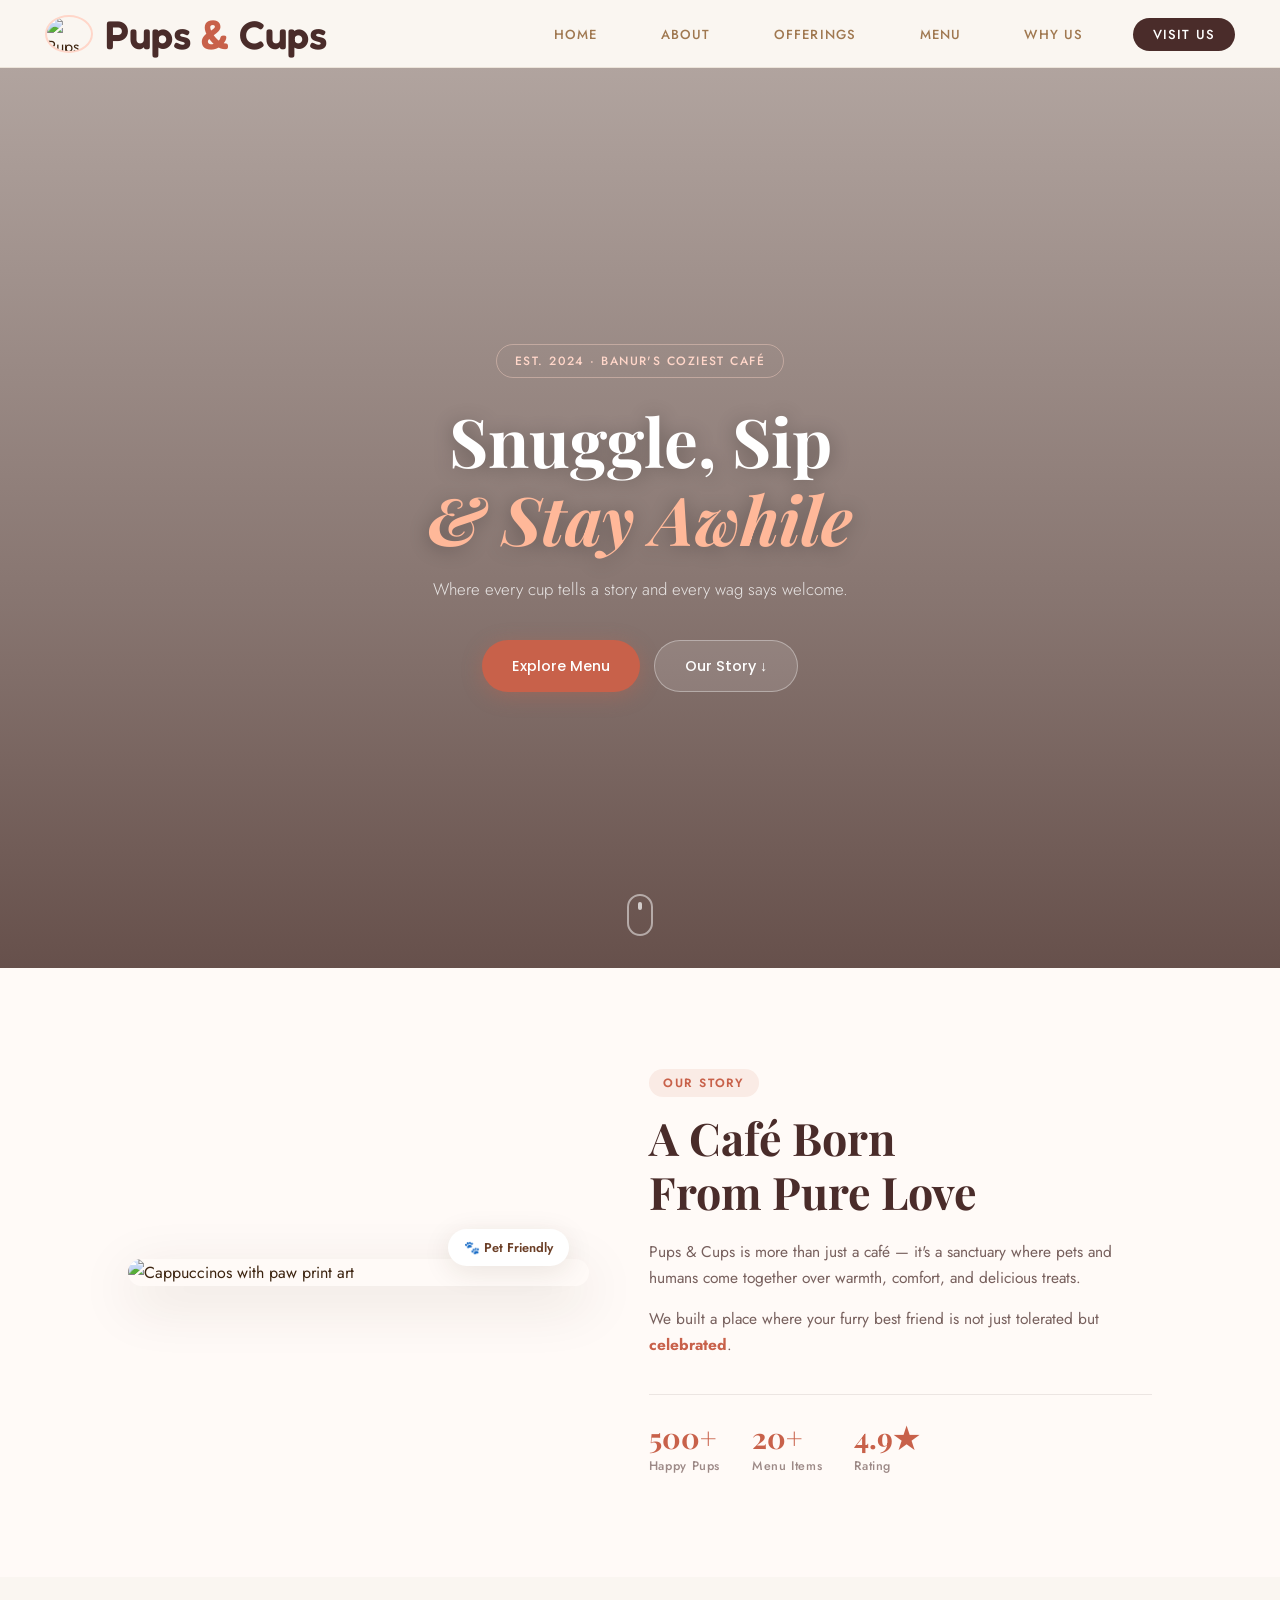
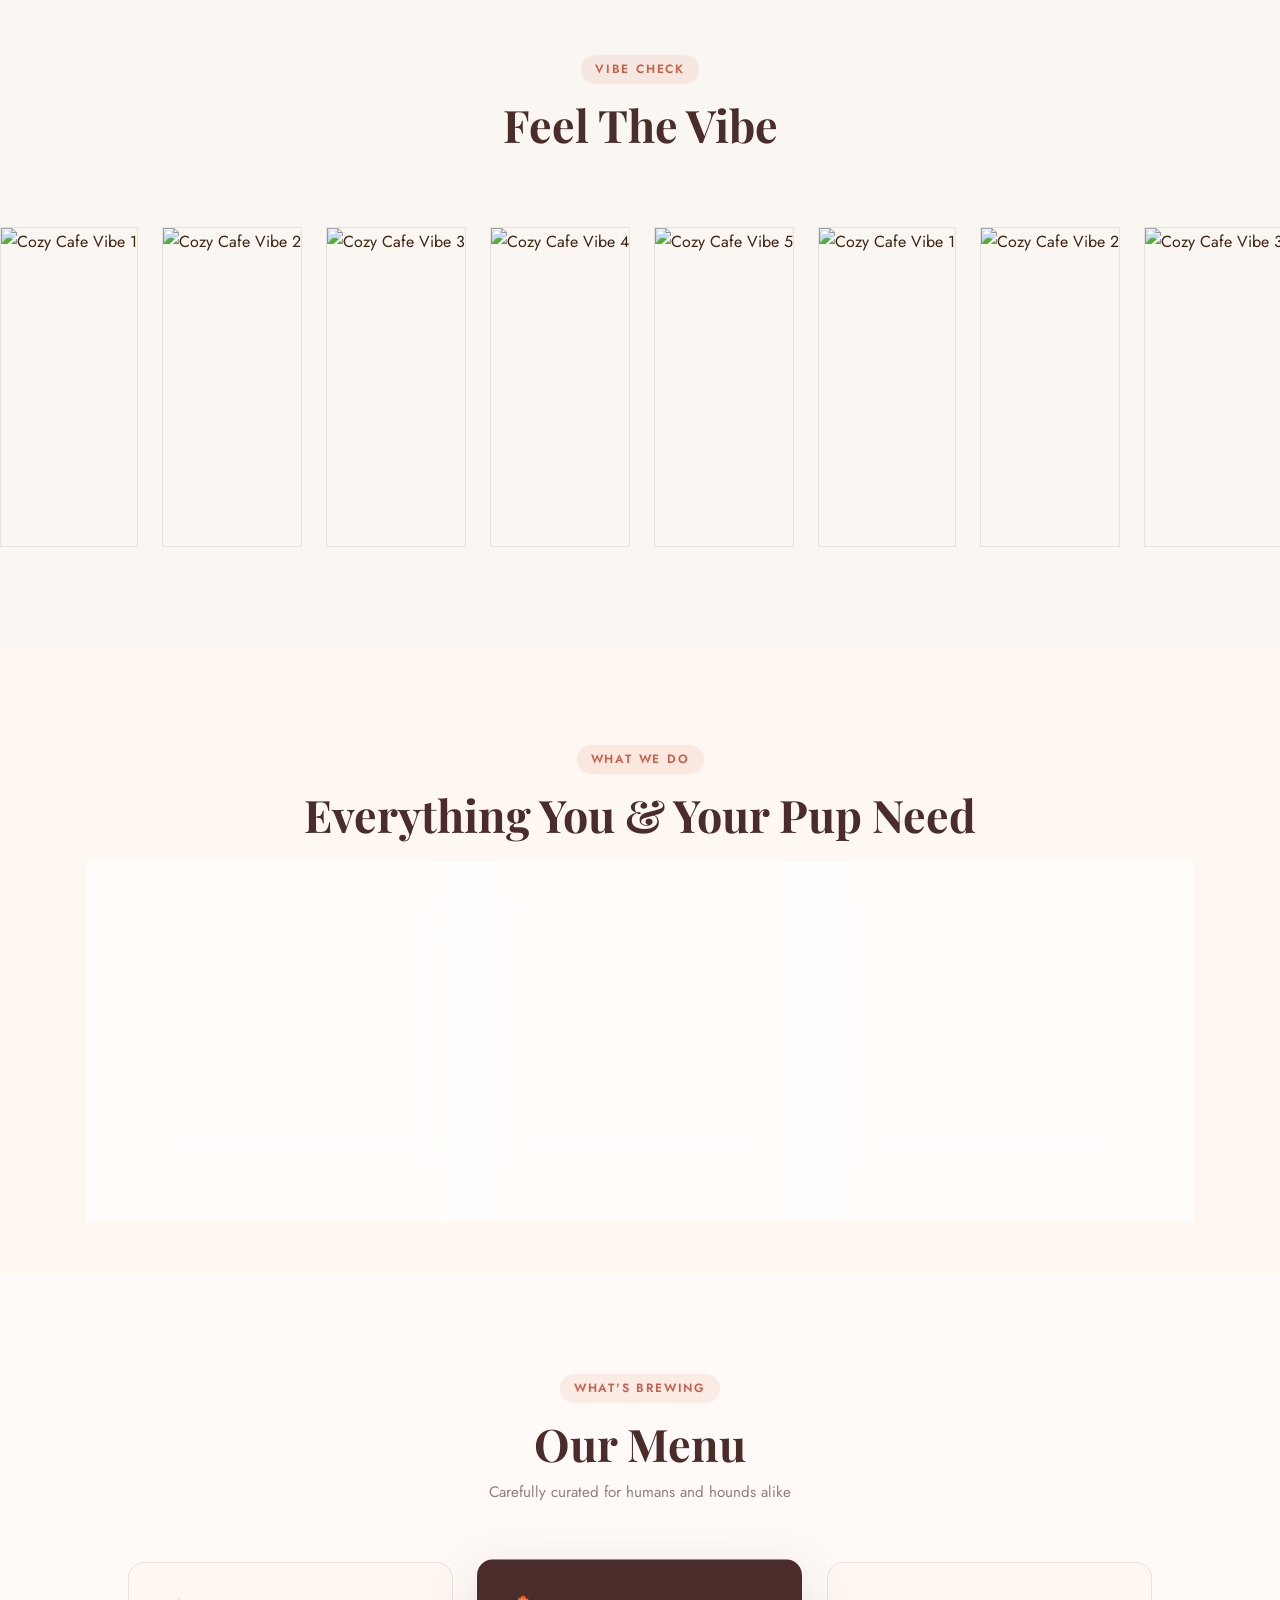
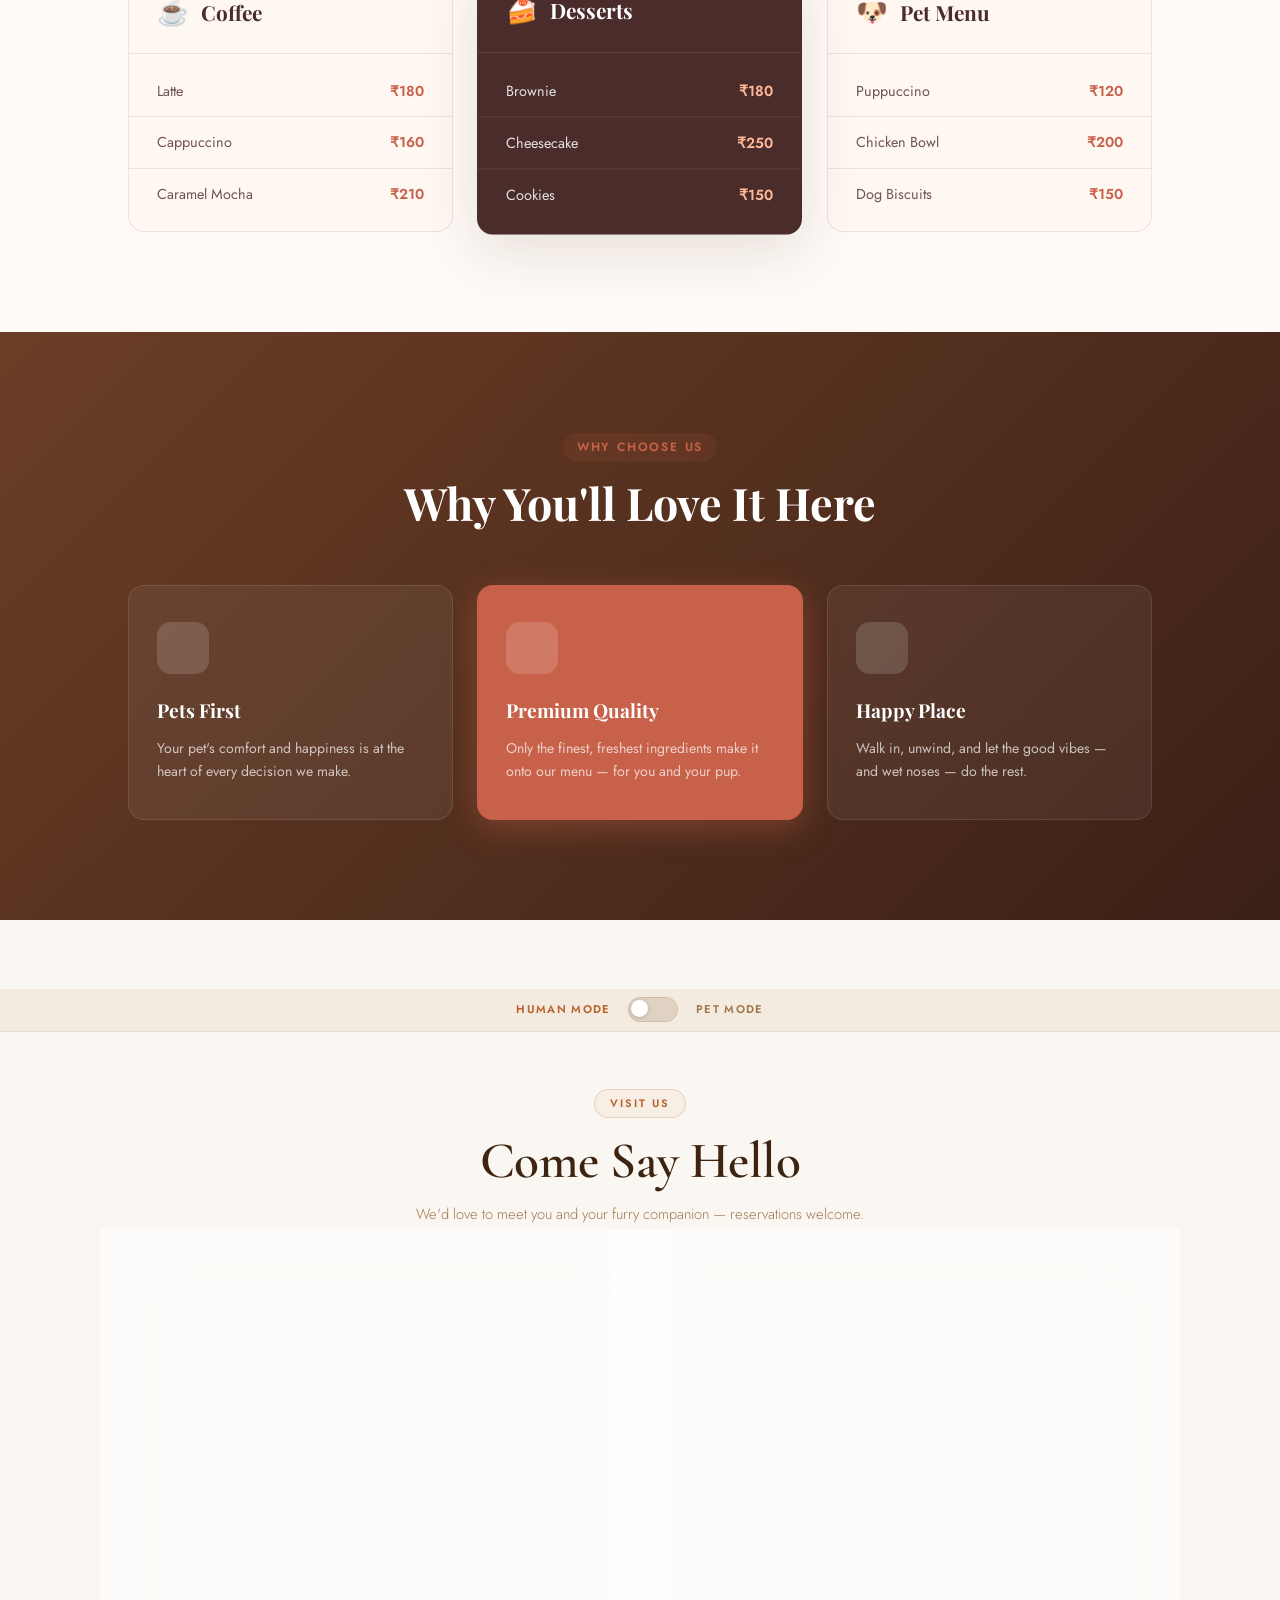
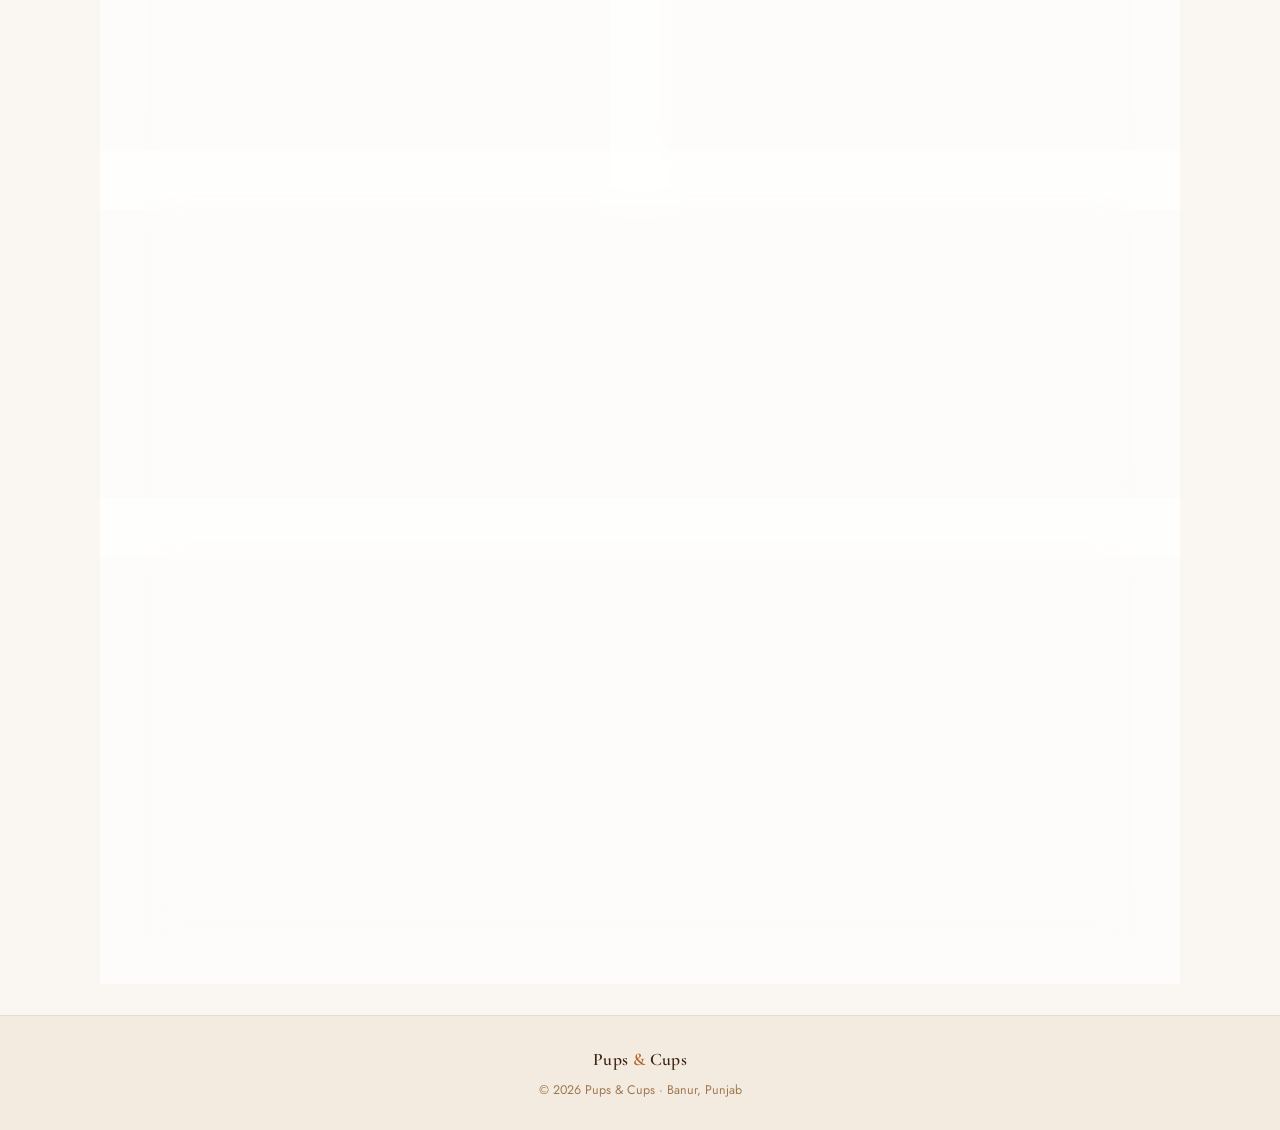
==== commit 26cff272: "Update index2.html" ====
--- a/index2.html
+++ b/index2.html
@@ -77,10 +77,10 @@
 </section>
 
 
-<!--CAROUSEL-->
-  <section class="vibe-check">
-  <div class="vibe-header">
-    <span class="section-tag">Vibe Check</span>
+<!-- CAROUSEL -->
+<section class="vibe-check">
+  <div class="section-header">
+    <span class="section-label">Vibe Check</span>
     <h2>Feel The Vibe</h2>
   </div>
   <div class="carousel-container">
@@ -99,6 +99,9 @@
     </div>
   </div>
 </section>
+
+
+  
 <!-- OFFERINGS -->
 <section id="offerings" class="offerings">
   <div class="section-header">
--- a/style2.css
+++ b/style2.css
@@ -124,7 +124,52 @@
   object-fit: cover;
   border: 2px solid var(--blush);
 }
-
+/* VIBE CHECK CAROUSEL */
+.vibe-check {
+  padding: clamp(40px, 6vw, 80px) 0;
+  background: transparent;
+  overflow: hidden;
+}
+.vibe-header {
+  padding: 0 10%;
+  margin-bottom: 30px;
+}
+.vibe-header h2 {
+  font-family: var(--main-font);
+  font-size: clamp(2rem, 3.5vw, 2.8rem);
+}
+.carousel-container {
+  width: 100%;
+  overflow: hidden;
+  position: relative;
+  padding: 20px 0;
+}
+.carousel-track {
+  display: flex;
+  width: max-content;
+  /* Adjust time to make it smooth and slow for calm vibe */
+  animation: scroll-vibe 40s linear infinite;
+}
+.carousel-track:hover {
+  animation-play-state: paused;
+}
+.carousel-track img {
+  height: 320px;
+  width: auto;
+  border-radius: var(--round);
+  object-fit: cover;
+  box-shadow: var(--box-shadow);
+  border: 1px solid var(--border);
+  margin-right: 24px;
+  transition: transform 0.5s ease;
+}
+.carousel-track img:hover {
+  transform: scale(1.03);
+}
+@keyframes scroll-vibe {
+  0% { transform: translateX(0); }
+  100% { transform: translateX(-50%); }
+}
 .brand-name {
   font-family: var(--font-brand);
   font-size: 2.5rem;
@@ -861,7 +906,7 @@
     padding: 10px 24px;
     border-radius: 0;
   }
-
+  
   #menu-toggle:checked ~ .nav-links { display: flex; }
 
   /* Sections */
@@ -891,4 +936,4 @@
   .navbar { padding: 0 5%; }
   .home h1 { font-size: 2.3rem; }
   .home-actions { flex-direction: column; align-items: center; }
-}+}
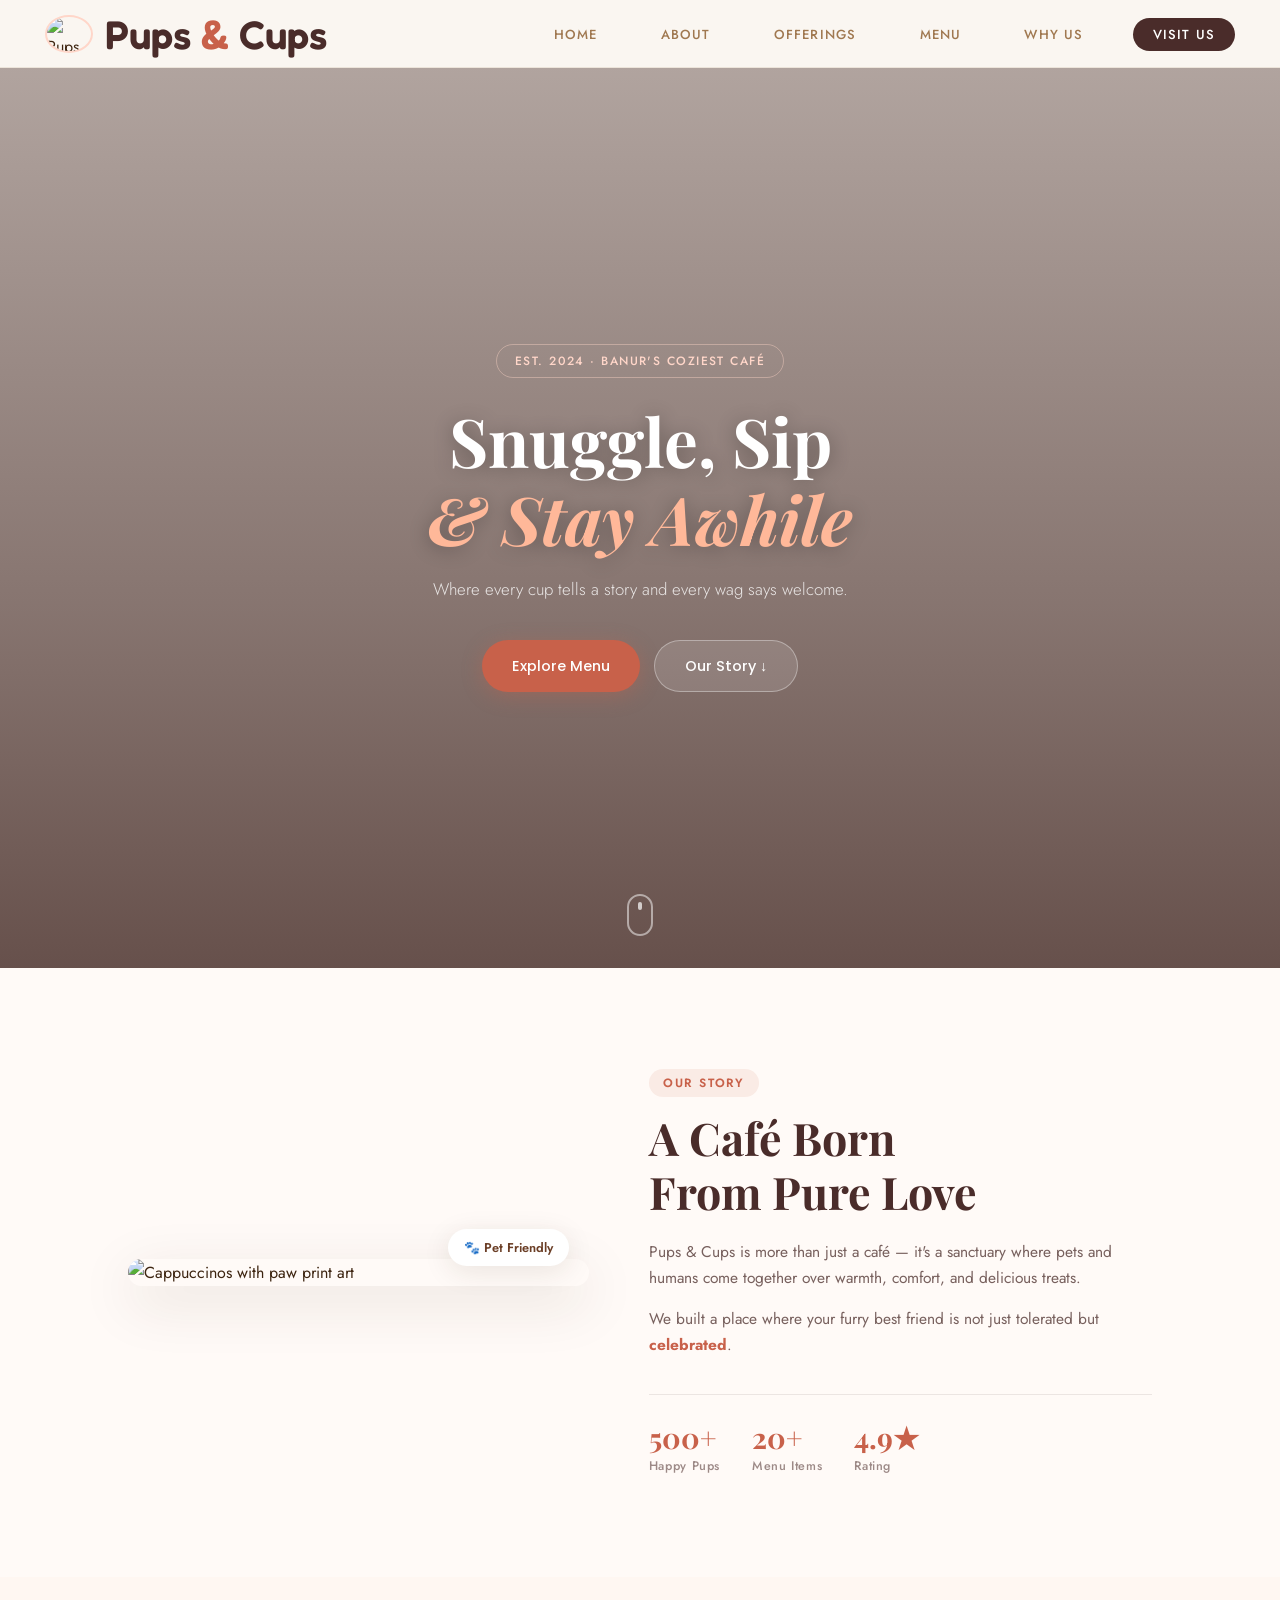
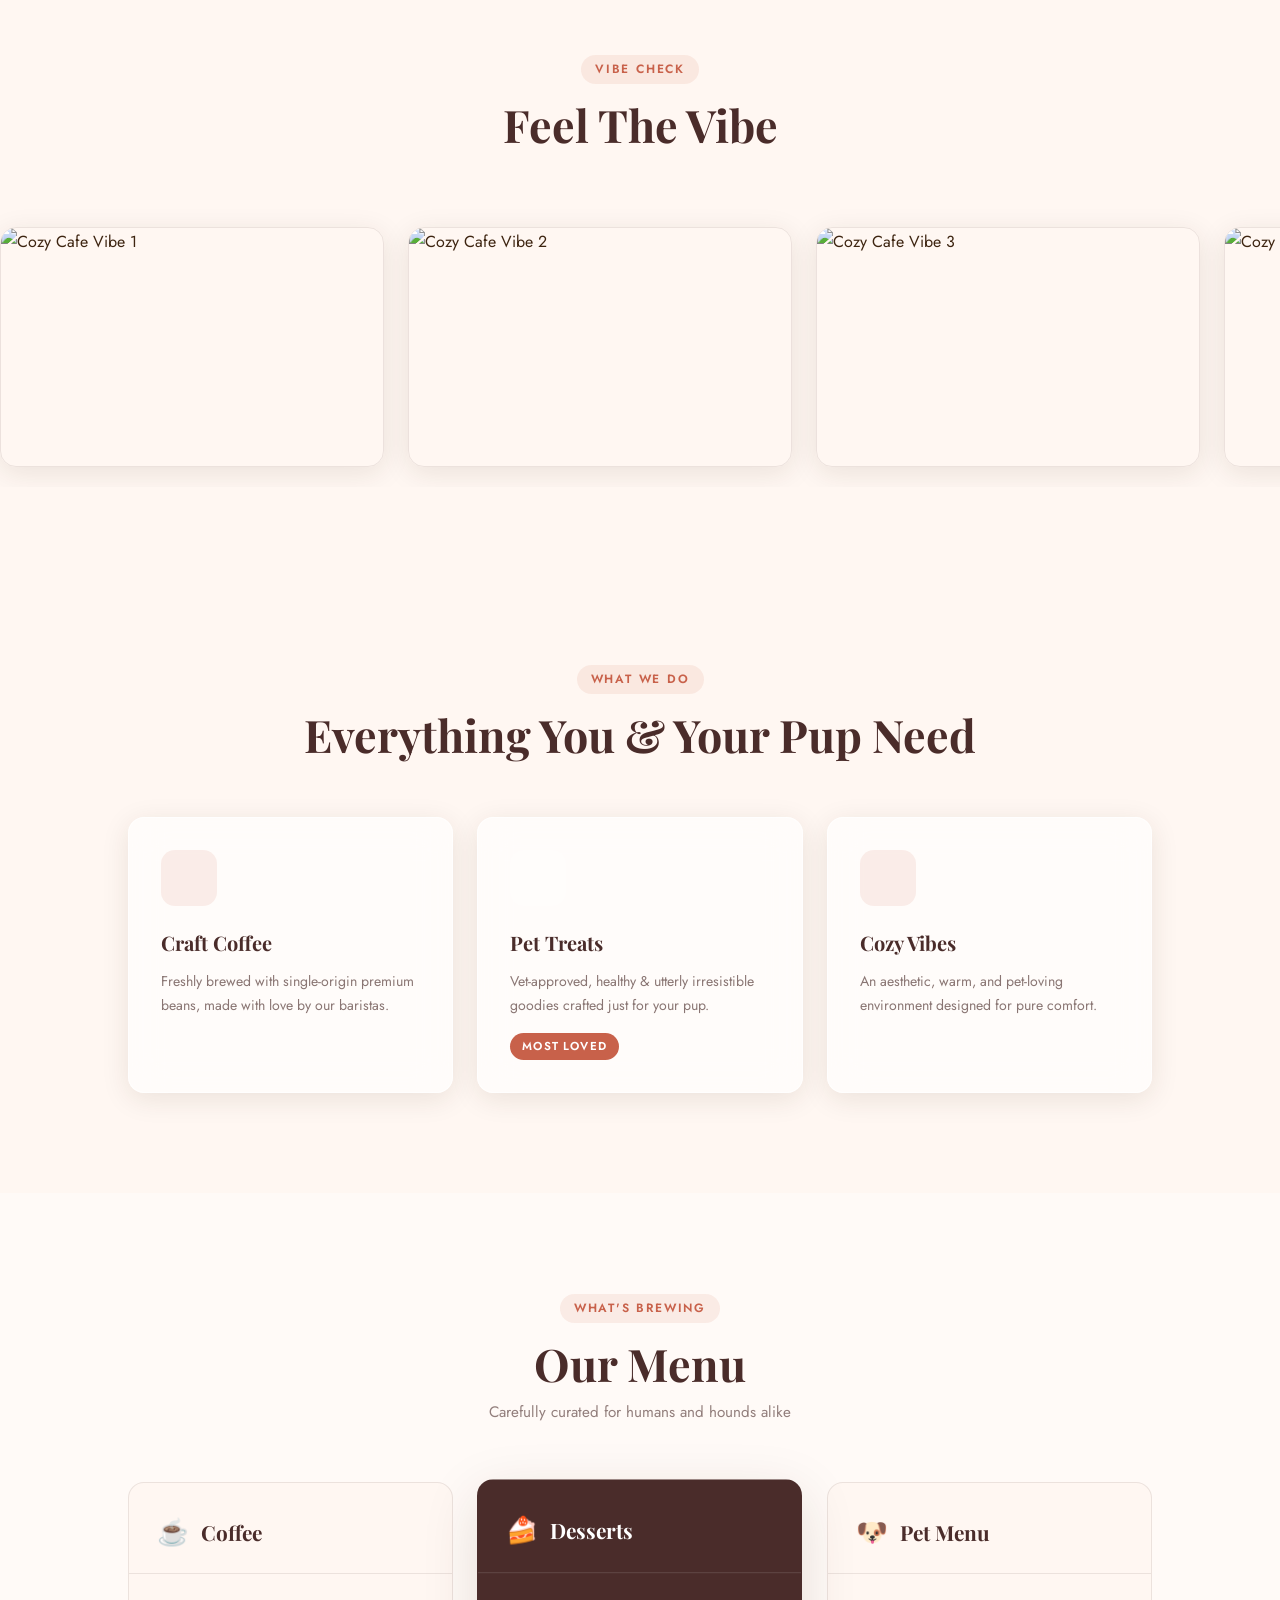
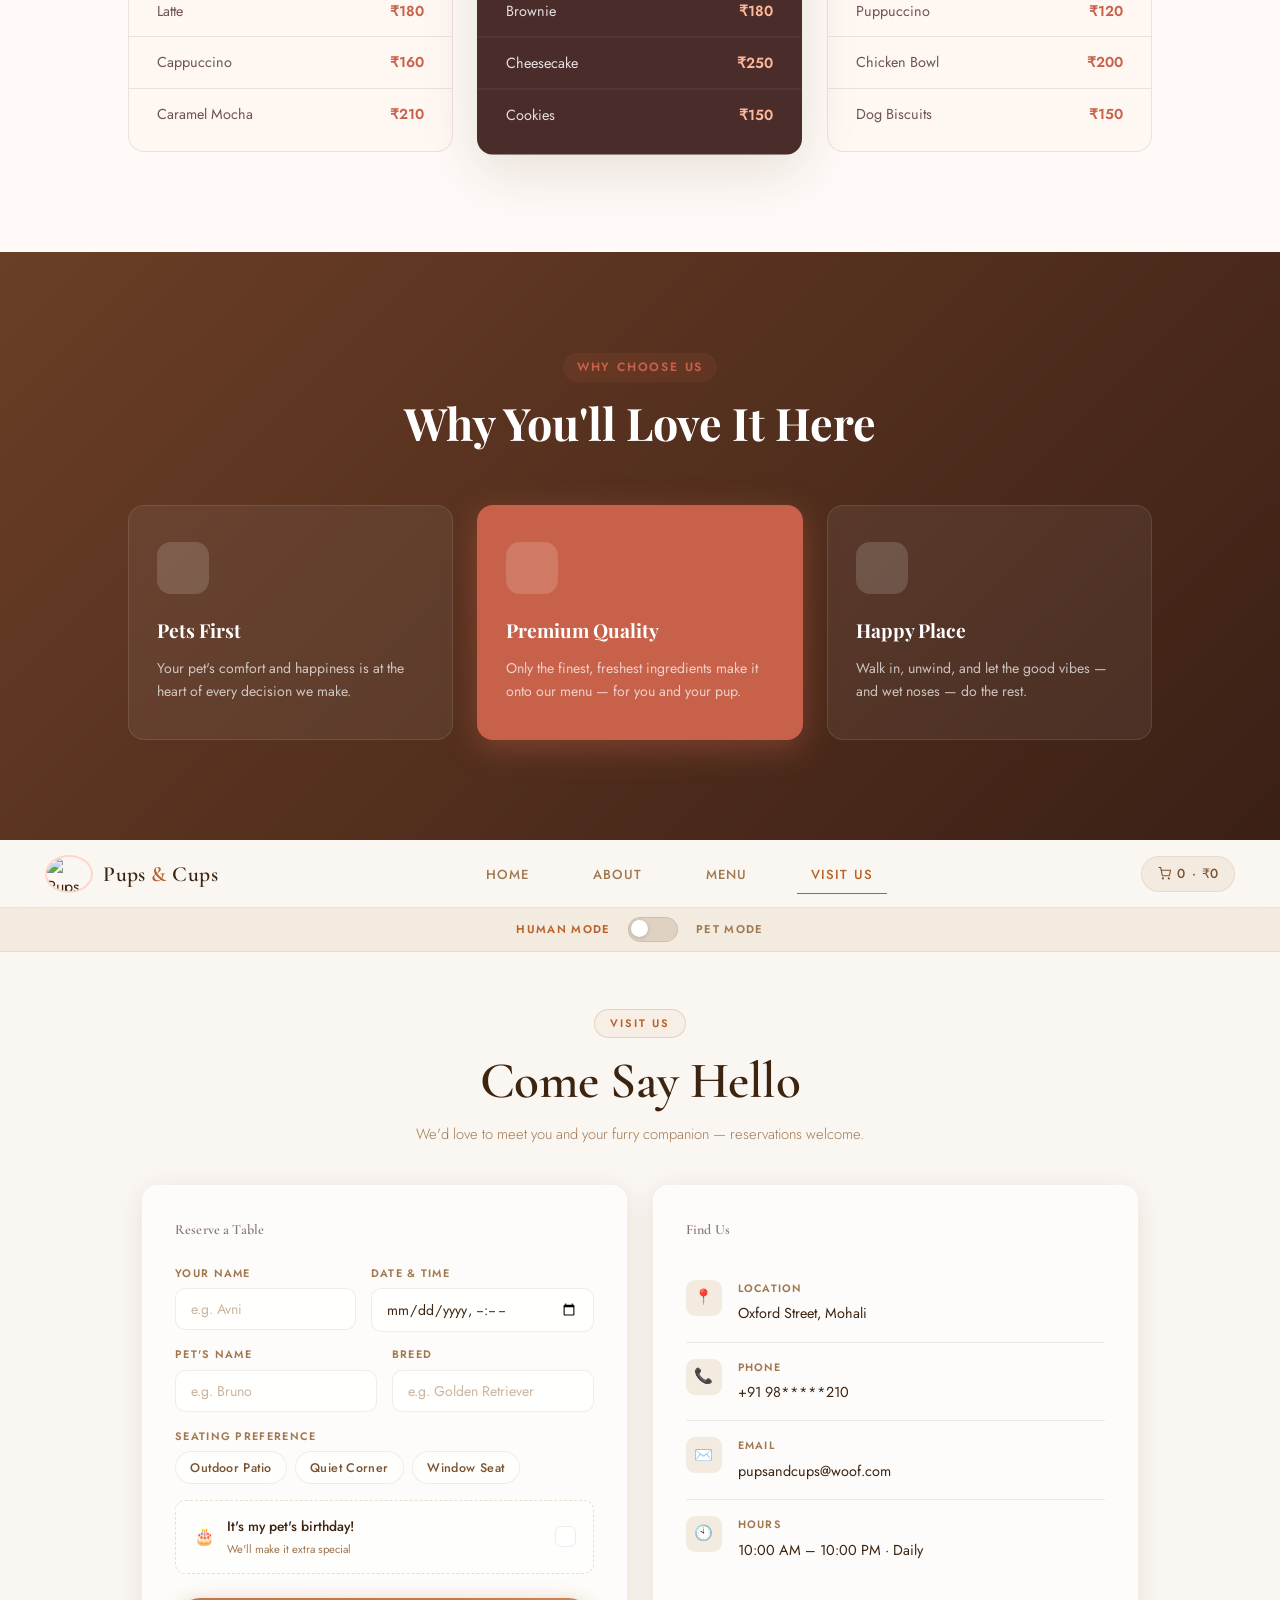
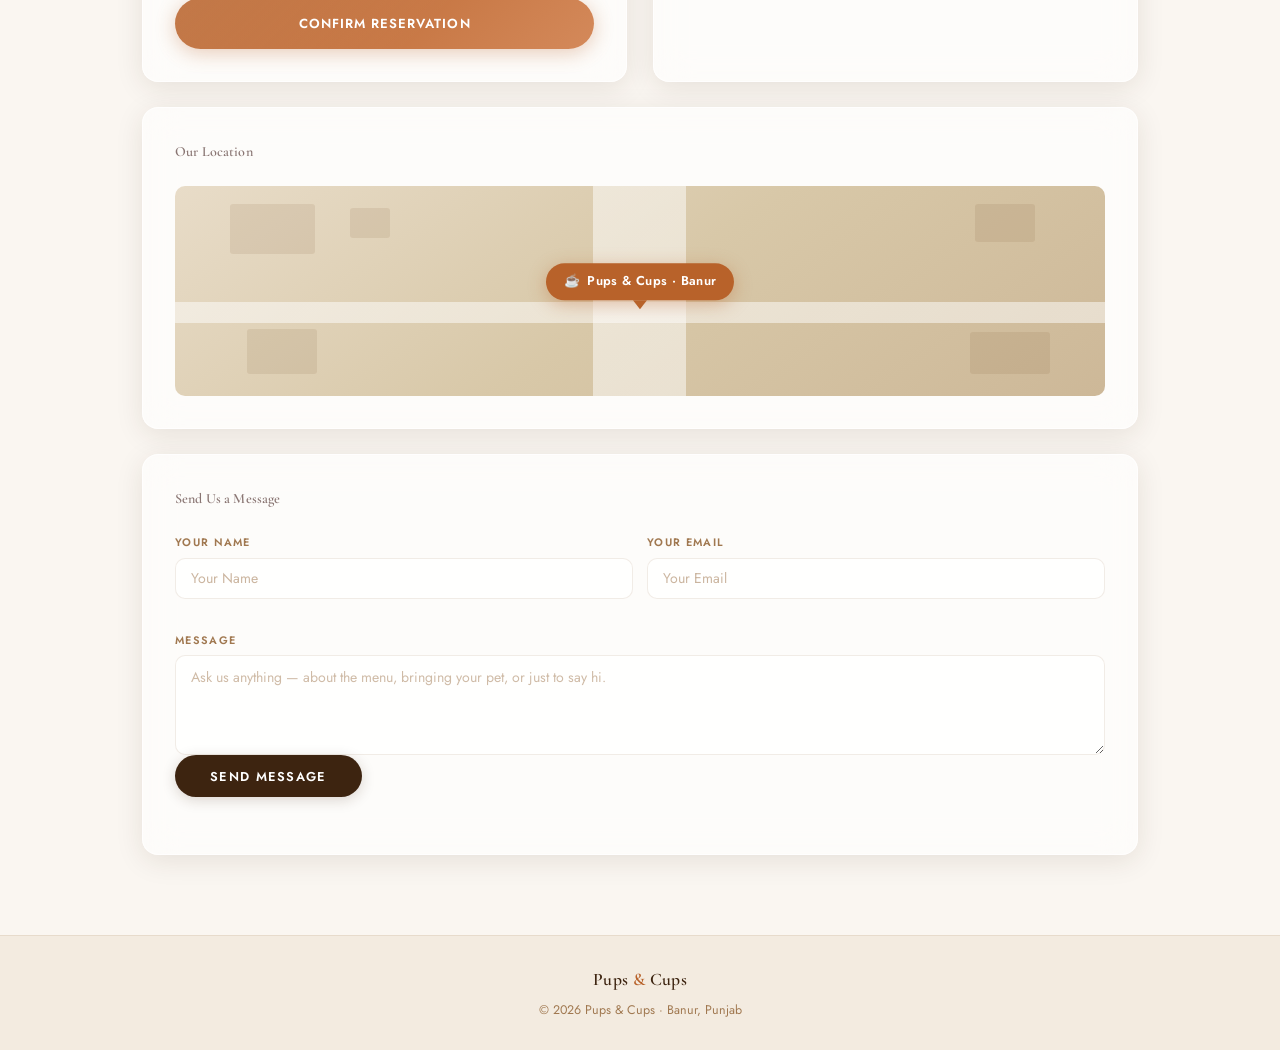
==== commit 13c86460: "Fix image paths for GitHub Pages deployment - include repository subdirectory in all image src attri" ====
--- a/index2.html
+++ b/index2.html
@@ -1,970 +1,969 @@
-<!DOCTYPE html>
-<html lang="en">
-<head>
-<meta charset="UTF-8">
-<meta name="viewport" content="width=device-width, initial-scale=1.0">
-<title>Pups & Cups</title>
-
-<link rel="stylesheet" href="style.css">
-
-<!-- Fonts -->
-<link href="https://fonts.googleapis.com/css2?family=Playfair+Display:ital,wght@0,700;1,400&family=Fredoka:wght@400;600&family=Poppins:wght@300;400;500&display=swap" rel="stylesheet">
-
-<!-- Icons -->
-<script src="https://kit.fontawesome.com/4a3b1f73a2.js" crossorigin="anonymous"></script>
-</head>
-<body>
-
-<!-- NAVBAR -->
-<header>
-  <nav class="navbar">
-    <div class="nav-left">
-      <img src="images/logo.png" class="logo" alt="Pups & Cups Logo">
-      <span class="brand-name">Pups <span class="brand-amp">&</span> Cups</span>
-    </div>
-
-    <input type="checkbox" id="menu-toggle">
-    <label for="menu-toggle" class="menu-icon" aria-label="Toggle menu">
-      <span></span><span></span><span></span>
-    </label>
-
-    <ul class="nav-links">
-      <li><a href="#home">Home</a></li>
-      <li><a href="#about">About</a></li>
-      <li><a href="#offerings">Offerings</a></li>
-      <li><a href="#menu">Menu</a></li>
-      <li><a href="#why">Why Us</a></li>
-      <li><a href="#contact" class="nav-cta">Visit Us</a></li>
-    </ul>
-  </nav>
-</header>
-
-<!-- HOME -->
-<section id="home" class="home">
-  <div class="home-overlay"></div>
-  <div class="home-content">
-    <span class="home-badge">Est. 2024 · Banur's Coziest Café</span>
-    <h1>Snuggle, Sip<br><em>&amp; Stay Awhile</em></h1>
-    <p>Where every cup tells a story and every wag says welcome.</p>
-    <div class="home-actions">
-      <a href="#menu" class="btn btn-primary">Explore Menu</a>
-      <a href="#about" class="btn btn-ghost">Our Story ↓</a>
-    </div>
-  </div>
-  <div class="scroll-indicator">
-    <span></span>
-  </div>
-</section>
-
-<!-- ABOUT -->
-<section id="about" class="about">
-  <div class="about-img-wrap">
-    <img src="images/Cappuccinos with paw prints and menu.png" alt="Cappuccinos with paw print art">
-    <div class="about-img-badge">🐾 Pet Friendly</div>
-  </div>
-
-  <div class="about-text">
-    <span class="section-label">Our Story</span>
-    <h2>A Café Born<br>From Pure Love</h2>
-    <p>Pups & Cups is more than just a café — it's a sanctuary where pets and humans come together over warmth, comfort, and delicious treats.</p>
-    <p>We built a place where your furry best friend is not just tolerated but <strong>celebrated</strong>.</p>
-    <div class="about-stats">
-      <div class="stat"><strong>500+</strong><span>Happy Pups</span></div>
-      <div class="stat"><strong>20+</strong><span>Menu Items</span></div>
-      <div class="stat"><strong>4.9★</strong><span>Rating</span></div>
-    </div>
-  </div>
-</section>
-
-
-<!-- CAROUSEL -->
-<section class="vibe-check">
-  <div class="section-header">
-    <span class="section-label">Vibe Check</span>
-    <h2>Feel The Vibe</h2>
-  </div>
-  <div class="carousel-container">
-    <div class="carousel-track">
-      <img src="images/vibe1.jpg" alt="Cozy Cafe Vibe 1">
-      <img src="images/vibe2.jpg" alt="Cozy Cafe Vibe 2">
-      <img src="images/vibe3.jpg" alt="Cozy Cafe Vibe 3">
-      <img src="images/vibe4.jpg" alt="Cozy Cafe Vibe 4">
-      <img src="images/vibe5.jpg" alt="Cozy Cafe Vibe 5">
-      <!-- Duplicate for infinite seamless scroll -->
-      <img src="images/vibe1.jpg" alt="Cozy Cafe Vibe 1">
-      <img src="images/vibe2.jpg" alt="Cozy Cafe Vibe 2">
-      <img src="images/vibe3.jpg" alt="Cozy Cafe Vibe 3">
-      <img src="images/vibe4.jpg" alt="Cozy Cafe Vibe 4">
-      <img src="images/vibe5.jpg" alt="Cozy Cafe Vibe 5">
-    </div>
-  </div>
-</section>
-
-
-  
-<!-- OFFERINGS -->
-<section id="offerings" class="offerings">
-  <div class="section-header">
-    <span class="section-label">What We Do</span>
-    <h2>Everything You & Your Pup Need</h2>
-  </div>
-
-  <div class="cards">
-    <div class="card">
-      <div class="card-icon"><i class="fas fa-mug-hot"></i></div>
-      <h3>Craft Coffee</h3>
-      <p>Freshly brewed with single-origin premium beans, made with love by our baristas.</p>
-    </div>
-
-    <div class="card card-featured">
-      <div class="card-icon"><i class="fas fa-dog"></i></div>
-      <h3>Pet Treats</h3>
-      <p>Vet-approved, healthy & utterly irresistible goodies crafted just for your pup.</p>
-      <span class="card-tag">Most Loved</span>
-    </div>
-
-    <div class="card">
-      <div class="card-icon"><i class="fas fa-heart"></i></div>
-      <h3>Cozy Vibes</h3>
-      <p>An aesthetic, warm, and pet-loving environment designed for pure comfort.</p>
-    </div>
-  </div>
-</section>
-
-<!-- MENU -->
-<section id="menu" class="menu">
-  <div class="section-header">
-    <span class="section-label">What's Brewing</span>
-    <h2>Our Menu</h2>
-    <p class="section-sub">Carefully curated for humans and hounds alike</p>
-  </div>
-
-  <div class="menu-container">
-    <div class="menu-card">
-      <div class="menu-card-header">
-        <span class="menu-emoji">☕</span>
-        <h3>Coffee</h3>
-      </div>
-      <ul class="menu-list">
-        <li><span>Latte</span><span class="price">₹180</span></li>
-        <li><span>Cappuccino</span><span class="price">₹160</span></li>
-        <li><span>Caramel Mocha</span><span class="price">₹210</span></li>
-      </ul>
-    </div>
-
-    <div class="menu-card menu-card-hero">
-      <div class="menu-card-header">
-        <span class="menu-emoji">🍰</span>
-        <h3>Desserts</h3>
-      </div>
-      <ul class="menu-list">
-        <li><span>Brownie</span><span class="price">₹180</span></li>
-        <li><span>Cheesecake</span><span class="price">₹250</span></li>
-        <li><span>Cookies</span><span class="price">₹150</span></li>
-      </ul>
-    </div>
-
-    <div class="menu-card">
-      <div class="menu-card-header">
-        <span class="menu-emoji">🐶</span>
-        <h3>Pet Menu</h3>
-      </div>
-      <ul class="menu-list">
-        <li><span>Puppuccino</span><span class="price">₹120</span></li>
-        <li><span>Chicken Bowl</span><span class="price">₹200</span></li>
-        <li><span>Dog Biscuits</span><span class="price">₹150</span></li>
-      </ul>
-    </div>
-  </div>
-</section>
-
-<!-- WHY US -->
-<section id="why" class="why">
-  <div class="why-inner">
-    <div class="section-header light">
-      <span class="section-label">Why Choose Us</span>
-      <h2>Why You'll Love It Here</h2>
-    </div>
-
-    <div class="why-container">
-      <div class="why-box">
-        <div class="why-icon"><i class="fas fa-paw"></i></div>
-        <h3>Pets First</h3>
-        <p>Your pet's comfort and happiness is at the heart of every decision we make.</p>
-      </div>
-
-      <div class="why-box why-box-accent">
-        <div class="why-icon"><i class="fas fa-star"></i></div>
-        <h3>Premium Quality</h3>
-        <p>Only the finest, freshest ingredients make it onto our menu — for you and your pup.</p>
-      </div>
-
-      <div class="why-box">
-        <div class="why-icon"><i class="fas fa-smile"></i></div>
-        <h3>Happy Place</h3>
-        <p>Walk in, unwind, and let the good vibes — and wet noses — do the rest.</p>
-      </div>
-    </div>
-  </div>
-</section>
-
-<!DOCTYPE html>
-<html lang="en">
-<head>
-<meta charset="UTF-8">
-<meta name="viewport" content="width=device-width, initial-scale=1.0">
-<title>Visit Us — Pups & Cups</title>
-<link rel="stylesheet" href="style2.css?v=2">
-<link href="https://fonts.googleapis.com/css2?family=Cormorant+Garamond:wght@400;500;600;700&family=Jost:wght@300;400;500;600&display=swap" rel="stylesheet">
-<style>
- 
-/* ═══════════════════════════════════════════
-   ROOT & THEMING
-═══════════════════════════════════════════ */
-:root {
-  --c-bg:      #faf6f1;
-  --c-surface: #ffffff;
-  --c-warm:    #f3ebe0;
-  --c-border:  rgba(139,100,60,0.12);
-  --c-brown:   #3d2410;
-  --c-mid:     #7a5230;
-  --c-muted:   #a07850;
-  --c-accent:  #b8622a;
-  --c-accent2: #d4895a;
-  --c-gold:    #c9924a;
-  --c-green:   #4a6741;
-  --shadow-sm: 0 2px 12px rgba(61,36,16,.07);
-  --shadow-md: 0 6px 28px rgba(61,36,16,.10);
-  --shadow-lg: 0 16px 56px rgba(61,36,16,.13);
-  --radius:    16px;
-  --radius-sm: 10px;
-  --glass-bg:  rgba(255,255,255,0.62);
-  --glass-blur:blur(18px);
-  --t: 0.45s cubic-bezier(0.22,1,0.36,1);
-}
- 
-body.pet-mode {
-  --c-bg:      #faf0f5;
-  --c-surface: #fff8fb;
-  --c-warm:    #f5e4ef;
-  --c-accent:  #a0436e;
-  --c-accent2: #c4728e;
-  --c-gold:    #b8729a;
-}
- 
-*,*::before,*::after{box-sizing:border-box;margin:0;padding:0;}
-html{scroll-behavior:smooth;}
-body{
-  font-family:'Jost',sans-serif;
-  background:var(--c-bg);
-  color:var(--c-brown);
-  transition:background var(--t),color var(--t);
-  overflow-x:hidden;
-  -webkit-font-smoothing:antialiased;
-}
- 
-/* ═══════════════ NAVBAR ═══════════════ */
-.navbar{
-  display:flex;align-items:center;justify-content:space-between;
-  padding:0 2.8rem;height:68px;
-  background:rgba(250,246,241,0.88);
-  backdrop-filter:blur(20px);-webkit-backdrop-filter:blur(20px);
-  border-bottom:1px solid var(--c-border);
-  position:sticky;top:0;z-index:200;
-  transition:background var(--t),border-color var(--t);
-}
-body.pet-mode .navbar{background:rgba(250,240,245,0.88);}
-.logo-area{display:flex;align-items:center;gap:.65rem;}
-.logo{height:38px;border-radius:50%;object-fit:cover;}
-.cafe-name{
-  font-family:'Cormorant Garamond',serif;font-size:1.35rem;font-weight:600;
-  color:var(--c-brown);letter-spacing:.02em;transition:color var(--t);
-}
-.and-sign{color:var(--c-accent);transition:color var(--t);}
-.nav-links{list-style:none;display:flex;gap:2.2rem;}
-.nav-links a{
-  text-decoration:none;font-size:.82rem;font-weight:500;
-  letter-spacing:.09em;text-transform:uppercase;color:var(--c-muted);
-  transition:color .3s;position:relative;
-}
-.nav-links a::after{
-  content:'';position:absolute;bottom:-3px;left:0;width:0;height:1.5px;
-  background:var(--c-accent);transition:width .3s;
-}
-.nav-links a:hover::after,.nav-links .visit-link::after{width:100%;}
-.nav-links a:hover,.nav-links .visit-link{color:var(--c-accent);}
-.menu-icon{display:none;font-size:1.4rem;cursor:pointer;color:var(--c-mid);}
-.cart-box{
-  display:flex;align-items:center;gap:.4rem;
-  padding:.35rem 1rem;background:var(--c-warm);border-radius:30px;
-  font-size:.82rem;font-weight:500;color:var(--c-mid);
-  border:1px solid var(--c-border);
-  transition:background var(--t),border-color var(--t);
-}
- 
-/* ═══════════════ MODE STRIP ═══════════════ */
-.mode-strip{
-  display:flex;align-items:center;justify-content:center;gap:1.1rem;
-  padding:.55rem 2rem;
-  background:var(--c-warm);
-  border-bottom:1px solid var(--c-border);
-  transition:background var(--t);
-}
-.mode-label{
-  font-size:.7rem;font-weight:600;letter-spacing:.12em;text-transform:uppercase;
-  color:var(--c-muted);transition:color .35s;user-select:none;
-}
-.mode-label.on{color:var(--c-accent);}
-.toggle-pill{
-  width:50px;height:25px;background:rgba(139,100,60,.18);
-  border:1.5px solid rgba(139,100,60,.18);border-radius:13px;
-  position:relative;cursor:pointer;
-  transition:background .4s,border-color .4s;flex-shrink:0;outline:none;
-}
-.toggle-pill.active{background:var(--c-accent);border-color:var(--c-accent);}
-.toggle-knob{
-  position:absolute;top:2px;left:2px;width:17px;height:17px;
-  background:#fff;border-radius:50%;
-  transition:transform .4s cubic-bezier(.34,1.56,.64,1);
-  box-shadow:0 1px 4px rgba(0,0,0,.18);
-}
-.toggle-pill.active .toggle-knob{transform:translateX(25px);}
- 
-/* ═══════════════ LAYOUT ═══════════════ */
-.page{
-  max-width:1060px;margin:0 auto;
-  padding:3.5rem 2rem 5rem;
-  display:grid;grid-template-columns:1fr 1fr;gap:1.6rem;
-}
- 
-/* ═══════════════ HERO ═══════════════ */
-.page-hero{grid-column:1/-1;text-align:center;margin-bottom:.8rem;}
-.eyebrow{
-  display:inline-block;font-size:.68rem;font-weight:600;
-  letter-spacing:.18em;text-transform:uppercase;color:var(--c-accent);
-  margin-bottom:.9rem;padding:.28rem .95rem;
-  border:1px solid rgba(184,98,42,.22);border-radius:30px;
-  background:rgba(184,98,42,.05);
-  transition:color var(--t),border-color var(--t),background var(--t);
-}
-.page-hero h1{
-  font-family:'Cormorant Garamond',serif;
-  font-size:clamp(2.2rem,5vw,3.2rem);font-weight:600;
-  color:var(--c-brown);line-height:1.15;letter-spacing:-.01em;
-  transition:color var(--t);
-}
-.page-hero p{
-  margin-top:.65rem;font-size:.92rem;color:var(--c-muted);font-weight:300;
-  transition:color var(--t);
-}
- 
-/* ═══════════════ GLASS CARD ═══════════════ */
-.card{
-  background:var(--glass-bg);
-  backdrop-filter:var(--glass-blur);-webkit-backdrop-filter:var(--glass-blur);
-  border:1px solid rgba(255,255,255,.7);border-radius:var(--radius);
-  padding:2rem;box-shadow:var(--shadow-md);
-  transition:background var(--t),border-color var(--t),box-shadow .35s;
-}
-.card:hover{box-shadow:var(--shadow-lg);}
-.card-title{
-  font-family:'Cormorant Garamond',serif;font-size:1.25rem;font-weight:600;
-  color:var(--c-brown);margin-bottom:1.4rem;letter-spacing:.01em;
-  transition:color var(--t);
-}
- 
-/* ═══════════════ FORM FIELDS ═══════════════ */
-.field{display:flex;flex-direction:column;gap:.38rem;margin-bottom:.95rem;}
-.field:last-of-type{margin-bottom:0;}
-.field label{
-  font-size:.68rem;font-weight:600;letter-spacing:.12em;text-transform:uppercase;
-  color:var(--c-muted);transition:color var(--t);
-}
-.field input,.field select{
-  background:rgba(255,255,255,.75);border:1.5px solid var(--c-border);
-  border-radius:var(--radius-sm);padding:.62rem .92rem;
-  font-family:'Jost',sans-serif;font-size:.88rem;font-weight:400;color:var(--c-brown);
-  outline:none;width:100%;
-  transition:border-color .3s,box-shadow .3s,background .3s;
-}
-.field input::placeholder{color:var(--c-muted);opacity:.55;}
-.field input:focus,.field select:focus{
-  border-color:var(--c-accent);box-shadow:0 0 0 3px rgba(184,98,42,.1);background:#fff;
-}
-.grid2{display:grid;grid-template-columns:1fr 1fr;gap:.9rem;}
- 
-/* Seat pills */
-.seat-row{display:flex;gap:.5rem;flex-wrap:wrap;}
-.seat-pill{
-  padding:.4rem .9rem;border-radius:30px;
-  border:1.5px solid var(--c-border);background:rgba(255,255,255,.55);
-  font-family:'Jost',sans-serif;font-size:.78rem;font-weight:500;
-  color:var(--c-mid);cursor:pointer;user-select:none;letter-spacing:.03em;
-  transition:all .28s cubic-bezier(.22,1,.36,1);
-}
-.seat-pill:hover{border-color:var(--c-accent2);color:var(--c-accent);background:rgba(184,98,42,.04);}
-.seat-pill.sel{
-  background:var(--c-accent);border-color:var(--c-accent);color:#fff;font-weight:600;
-  box-shadow:0 3px 12px rgba(184,98,42,.28);
-}
- 
-/* Birthday row */
-.bday-toggle{
-  display:flex;align-items:center;justify-content:space-between;
-  padding:.85rem 1.1rem;margin:1rem 0;
-  background:rgba(255,255,255,.5);
-  border:1.5px dashed rgba(184,98,42,.22);border-radius:var(--radius-sm);
-  cursor:pointer;transition:background .3s,border-color .3s;
-}
-.bday-toggle:hover{background:rgba(184,98,42,.04);border-color:var(--c-accent2);}
-.bday-toggle.on{background:rgba(184,98,42,.06);border-color:var(--c-accent);border-style:solid;}
-.bday-left{display:flex;align-items:center;gap:.75rem;}
-.bday-icon{font-size:1.05rem;line-height:1;}
-.bday-text{font-size:.86rem;font-weight:500;color:var(--c-brown);transition:color var(--t);}
-.bday-sub{font-size:.71rem;color:var(--c-muted);margin-top:.1rem;transition:color var(--t);}
-.bday-check-box{
-  width:21px;height:21px;border-radius:6px;
-  border:1.5px solid var(--c-border);background:#fff;
-  display:flex;align-items:center;justify-content:center;flex-shrink:0;
-  font-size:0;color:#fff;
-  transition:all .3s cubic-bezier(.22,1,.36,1);
-}
-.bday-toggle.on .bday-check-box{background:var(--c-accent);border-color:var(--c-accent);font-size:11px;}
- 
-/* Book button */
-.book-btn{
-  width:100%;margin-top:.5rem;padding:1rem;
-  background:linear-gradient(135deg,var(--c-accent) 0%,var(--c-accent2) 100%);
-  border:none;border-radius:50px;color:#fff;
-  font-family:'Jost',sans-serif;font-size:.82rem;font-weight:600;
-  letter-spacing:.08em;text-transform:uppercase;cursor:pointer;
-  position:relative;overflow:hidden;
-  transition:transform .25s,box-shadow .35s;
-  box-shadow:0 4px 20px rgba(184,98,42,.32);
-}
-.book-btn::before{
-  content:'';position:absolute;inset:0;
-  background:linear-gradient(135deg,rgba(255,255,255,.14) 0%,transparent 60%);
-  pointer-events:none;
-}
-.book-btn:hover{transform:translateY(-2px);box-shadow:0 8px 32px rgba(184,98,42,.4);}
-.book-btn:active{transform:scale(.98);}
-.btn-ripple{
-  position:absolute;border-radius:50%;background:rgba(255,255,255,.28);
-  transform:scale(0);animation:rpl .55s linear;pointer-events:none;
-}
-@keyframes rpl{to{transform:scale(4);opacity:0;}}
- 
-/* ═══════════════ INFO CARD ═══════════════ */
-.info-card{grid-column:2/3;}
-.info-item{
-  display:flex;align-items:flex-start;gap:1rem;
-  padding:1rem 0;border-bottom:1px solid var(--c-border);
-  transition:padding-left .3s;
-}
-.info-item:last-child{border-bottom:none;padding-bottom:0;}
-.info-item:first-child{padding-top:0;}
-.info-item:hover{padding-left:4px;}
-.info-icon{
-  width:36px;height:36px;background:var(--c-warm);border-radius:9px;
-  display:flex;align-items:center;justify-content:center;
-  flex-shrink:0;font-size:.95rem;
-  transition:background var(--t),transform .3s;
-}
-.info-item:hover .info-icon{background:var(--c-accent);transform:scale(1.06);}
-.info-label{
-  font-size:.67rem;font-weight:600;text-transform:uppercase;
-  letter-spacing:.11em;color:var(--c-muted);margin-bottom:.2rem;
-  transition:color var(--t);
-}
-.info-val{font-size:.9rem;color:var(--c-brown);transition:color var(--t);}
-.yappy{display:none;font-size:.75rem;font-weight:600;color:var(--c-accent);margin-top:.25rem;transition:color var(--t);}
-body.pet-mode .yappy{display:block;}
-body.pet-mode .hours-val{opacity:.4;text-decoration:line-through;}
- 
-/* ═══════════════ MAP CARD ═══════════════ */
-.map-card{grid-column:1/-1;}
-.map-wrap{
-  width:100%;height:210px;border-radius:var(--radius-sm);
-  background:linear-gradient(145deg,#e8dcc8 0%,#d8c8a8 50%,#cdb898 100%);
-  position:relative;overflow:hidden;
-}
-.map-wrap::before{
-  content:'';position:absolute;inset:0;
-  background:
-    linear-gradient(90deg,transparent 45%,rgba(255,255,255,.5) 45%,rgba(255,255,255,.5) 55%,transparent 55%),
-    linear-gradient(0deg,transparent 35%,rgba(255,255,255,.5) 35%,rgba(255,255,255,.5) 45%,transparent 45%);
-}
-.map-block{position:absolute;background:rgba(107,70,30,.1);border-radius:3px;}
-.map-pin-wrap{
-  position:absolute;top:50%;left:50%;
-  transform:translate(-50%,-60%);
-  display:flex;flex-direction:column;align-items:center;
-  animation:float 3.5s ease-in-out infinite;
-}
-@keyframes float{0%,100%{transform:translate(-50%,-60%);}50%{transform:translate(-50%,-68%);}}
-.map-bubble{
-  background:var(--c-accent);color:#fff;
-  padding:.48rem 1.1rem;border-radius:24px;
-  font-size:.8rem;font-weight:600;white-space:nowrap;
-  box-shadow:0 4px 18px rgba(184,98,42,.38);letter-spacing:.03em;
-  display:flex;align-items:center;gap:.45rem;
-  transition:background var(--t);
-}
-.map-bubble-tail{
-  width:0;height:0;
-  border-left:7px solid transparent;border-right:7px solid transparent;
-  border-top:9px solid var(--c-accent);
-  transition:border-color var(--t);
-}
- 
-/* ═══════════════ MESSAGE FORM ═══════════════ */
-.msg-card{grid-column:1/-1;}
-.msg-card textarea{
-  background:rgba(255,255,255,.75);border:1.5px solid var(--c-border);
-  border-radius:var(--radius-sm);padding:.68rem .92rem;
-  font-family:'Jost',sans-serif;font-size:.88rem;font-weight:400;color:var(--c-brown);
-  outline:none;resize:vertical;min-height:100px;width:100%;
-  transition:border-color .3s,box-shadow .3s;
-}
-.msg-card textarea:focus{border-color:var(--c-accent);box-shadow:0 0 0 3px rgba(184,98,42,.1);}
-.msg-card textarea::placeholder{color:var(--c-muted);opacity:.5;}
-.msg-grid{display:grid;grid-template-columns:1fr 1fr;gap:.9rem;margin-bottom:1rem;}
-.send-btn{
-  padding:.72rem 2.2rem;background:var(--c-brown);color:#fff;
-  border:none;border-radius:30px;
-  font-family:'Jost',sans-serif;font-size:.8rem;font-weight:600;
-  letter-spacing:.1em;text-transform:uppercase;cursor:pointer;
-  transition:background .3s,transform .25s,box-shadow .3s;
-  box-shadow:0 3px 14px rgba(61,36,16,.18);
-}
-.send-btn:hover{background:var(--c-accent);transform:translateY(-2px);box-shadow:0 6px 22px rgba(184,98,42,.28);}
-.send-btn:active{transform:scale(.97);}
-#status{font-size:.82rem;color:var(--c-green);margin-top:.6rem;min-height:1.2em;transition:color .3s;}
- 
-/* ═══════════════ MODAL ═══════════════ */
-.modal-backdrop{
-  position:fixed;inset:0;z-index:900;
-  background:rgba(61,36,16,.3);backdrop-filter:blur(6px);
-  display:flex;align-items:center;justify-content:center;
-  opacity:0;pointer-events:none;transition:opacity .4s;
-}
-.modal-backdrop.show{opacity:1;pointer-events:all;}
-.modal-card{
-  background:var(--c-surface);border-radius:24px;
-  padding:3rem 3.2rem;text-align:center;max-width:380px;width:90%;
-  box-shadow:0 24px 80px rgba(61,36,16,.22);
-  transform:translateY(20px) scale(.95);
-  transition:transform .5s cubic-bezier(.22,1,.36,1);
-}
-.modal-backdrop.show .modal-card{transform:translateY(0) scale(1);}
-.modal-emoji{font-size:3rem;display:block;margin-bottom:1.1rem;animation:bob 2.5s ease-in-out infinite;}
-@keyframes bob{0%,100%{transform:translateY(0);}50%{transform:translateY(-7px);}}
-.modal-card h3{font-family:'Cormorant Garamond',serif;font-size:1.7rem;font-weight:600;color:var(--c-brown);margin-bottom:.5rem;line-height:1.2;}
-.modal-card p{font-size:.87rem;color:var(--c-muted);line-height:1.6;}
-.modal-close{
-  margin-top:1.8rem;padding:.68rem 2.2rem;background:var(--c-accent);color:#fff;
-  border:none;border-radius:30px;
-  font-family:'Jost',sans-serif;font-weight:600;font-size:.8rem;letter-spacing:.08em;text-transform:uppercase;
-  cursor:pointer;transition:background .3s,transform .25s;
-}
-.modal-close:hover{background:var(--c-brown);transform:translateY(-2px);}
- 
-/* ═══════════════ CONFETTI ═══════════════ */
-#confetti-canvas{position:fixed;inset:0;z-index:9999;pointer-events:none;}
- 
-/* ═══════════════ FOOTER ═══════════════ */
-footer{
-  text-align:center;padding:1.8rem 2rem;
-  border-top:1px solid var(--c-border);background:var(--c-warm);
-  transition:background var(--t);
-}
-footer .cafe-name.small{
-  font-family:'Cormorant Garamond',serif;font-size:1.1rem;font-weight:600;
-  display:block;margin-bottom:.3rem;color:var(--c-brown);transition:color var(--t);
-}
-footer p{font-size:.78rem;color:var(--c-muted);transition:color var(--t);}
- 
-/* ═══════════════ RESPONSIVE ═══════════════ */
-@media(max-width:700px){
-  .page{grid-template-columns:1fr;}
-  .booking-card,.info-card,.page-hero,.map-card,.msg-card{grid-column:1;}
-  .grid2,.msg-grid{grid-template-columns:1fr;}
-  .nav-links{display:none;}.menu-icon{display:block;}
-  .navbar{padding:0 1.4rem;}
-  .page{padding:2rem 1.2rem 4rem;}
-}
-</style>
-</head>
-<body>
- 
-<!-- NAVBAR -->
-<header>
-  <nav class="navbar">
-    <div class="logo-area">
-      <img src="images/logo.png" class="logo" alt="Pups & Cups Logo">
-      <span class="cafe-name">Pups <span class="and-sign">&</span> Cups</span>
-    </div>
-    <ul class="nav-links">
-      <li><a href="index2.html">Home</a></li>
-      <li><a href="about2.html">About</a></li>
-      <li><a href="menu2.html">Menu</a></li>
-      <li><a href="contact2.html" class="visit-link">Visit Us</a></li>
-    </ul>
-    <div class="menu-icon">☰</div>
-    <div class="cart-box">
-      <svg width="13" height="13" viewBox="0 0 24 24" fill="none" stroke="currentColor" stroke-width="2"><circle cx="9" cy="21" r="1"/><circle cx="20" cy="21" r="1"/><path d="M1 1h4l2.68 13.39a2 2 0 0 0 2 1.61h9.72a2 2 0 0 0 2-1.61L23 6H6"/></svg>
-      <span id="cart-count">0</span> · <span id="cart-total">₹0</span>
-    </div>
-  </nav>
-</header>
- 
-<!-- MODE STRIP -->
-<div class="mode-strip">
-  <span class="mode-label on" id="lbl-human">Human Mode</span>
-  <button class="toggle-pill" id="modeToggle" aria-label="Switch mode">
-    <span class="toggle-knob"></span>
-  </button>
-  <span class="mode-label" id="lbl-pet">Pet Mode</span>
-</div>
- 
-<!-- PAGE -->
-<main class="page">
- 
-  <!-- Hero -->
-  <div class="page-hero">
-    <span class="eyebrow" id="eyebrow-text">Visit Us</span>
-    <h1 id="hero-heading">Come Say Hello</h1>
-    <p id="hero-sub">We'd love to meet you and your furry companion — reservations welcome.</p>
-  </div>
- 
-  <!-- Reservation Card -->
-  <div class="card booking-card">
-    <p class="card-title">Reserve a Table</p>
- 
-    <div class="grid2">
-      <div class="field">
-        <label>Your Name</label>
-        <input type="text" id="res-name" placeholder="e.g. Avni">
-      </div>
-      <div class="field">
-        <label>Date &amp; Time</label>
-        <input type="datetime-local" id="res-datetime">
-      </div>
-    </div>
- 
-    <div class="grid2">
-      <div class="field">
-        <label>Pet's Name</label>
-        <input type="text" id="pet-name" placeholder="e.g. Bruno">
-      </div>
-      <div class="field">
-        <label>Breed</label>
-        <input type="text" id="pet-breed" placeholder="e.g. Golden Retriever">
-      </div>
-    </div>
- 
-    <div class="field">
-      <label>Seating Preference</label>
-      <div class="seat-row" id="seatRow">
-        <button class="seat-pill" data-seat="outdoor">Outdoor Patio</button>
-        <button class="seat-pill" data-seat="quiet">Quiet Corner</button>
-        <button class="seat-pill" data-seat="window">Window Seat</button>
-      </div>
-    </div>
- 
-    <div class="bday-toggle" id="bdayToggle">
-      <div class="bday-left">
-        <span class="bday-icon">🎂</span>
-        <div>
-          <div class="bday-text">It's my pet's birthday!</div>
-          <div class="bday-sub">We'll make it extra special</div>
-        </div>
-      </div>
-      <div class="bday-check-box" id="bdayBox">✓</div>
-    </div>
- 
-    <button class="book-btn" id="bookBtn">
-      <span id="bookBtnText">Confirm Reservation</span>
-    </button>
-  </div>
- 
-  <!-- Info Card -->
-  <div class="card info-card">
-    <p class="card-title" id="info-title">Find Us</p>
- 
-    <div class="info-item">
-      <div class="info-icon">📍</div>
-      <div>
-        <div class="info-label">Location</div>
-        <div class="info-val">Oxford Street, Mohali</div>
-      </div>
-    </div>
-    <div class="info-item">
-      <div class="info-icon">📞</div>
-      <div>
-        <div class="info-label">Phone</div>
-        <div class="info-val">+91 98*****210</div>
-      </div>
-    </div>
-    <div class="info-item">
-      <div class="info-icon">✉️</div>
-      <div>
-        <div class="info-label">Email</div>
-        <div class="info-val">pupsandcups@woof.com</div>
-      </div>
-    </div>
-    <div class="info-item">
-      <div class="info-icon">🕙</div>
-      <div>
-        <div class="info-label">Hours</div>
-        <div class="info-val hours-val" id="hoursVal">10:00 AM – 10:00 PM · Daily</div>
-        <div class="yappy">All day is Yappy Hour here 🐾</div>
-      </div>
-    </div>
-  </div>
- 
-  <!-- Map Card -->
-  <div class="card map-card">
-    <p class="card-title" id="map-title">Our Location</p>
-    <div class="map-wrap">
-      <div class="map-block" style="width:85px;height:50px;top:18px;left:55px;"></div>
-      <div class="map-block" style="width:60px;height:38px;top:18px;right:70px;"></div>
-      <div class="map-block" style="width:70px;height:45px;bottom:22px;left:72px;"></div>
-      <div class="map-block" style="width:80px;height:42px;bottom:22px;right:55px;"></div>
-      <div class="map-block" style="width:40px;height:30px;top:22px;left:175px;"></div>
-      <div class="map-pin-wrap">
-        <div class="map-bubble">
-          <span id="mapPinIcon">☕</span>
-          <span>Pups &amp; Cups · Banur</span>
-        </div>
-        <div class="map-bubble-tail"></div>
-      </div>
-    </div>
-  </div>
- 
-  <!-- Message Form -->
-  <div class="card msg-card">
-    <p class="card-title">Send Us a Message</p>
-    <div class="msg-grid">
-      <div class="field">
-        <label>Your Name</label>
-        <input type="text" id="name" placeholder="Your Name">
-      </div>
-      <div class="field">
-        <label>Your Email</label>
-        <input type="email" id="email" placeholder="Your Email">
-      </div>
-    </div>
-    <div class="field">
-      <label>Message</label>
-      <textarea id="message" placeholder="Ask us anything — about the menu, bringing your pet, or just to say hi."></textarea>
-    </div>
-    <button class="send-btn" id="sendBtn">Send Message</button>
-    <p id="status"></p>
-  </div>
- 
-</main>
- 
-<!-- MODAL -->
-<div class="modal-backdrop" id="modalBackdrop">
-  <div class="modal-card">
-    <span class="modal-emoji" id="modalEmoji">🐾</span>
-    <h3 id="modalTitle">Table Reserved!</h3>
-    <p id="modalMsg">We're looking forward to welcoming you and your furry friend.</p>
-    <button class="modal-close" onclick="closeModal()">Perfect, thank you</button>
-  </div>
-</div>
- 
-<canvas id="confetti-canvas"></canvas>
- 
-<!-- FOOTER -->
-<footer>
-  <span class="cafe-name small">Pups <span class="and-sign">&</span> Cups</span>
-  <p>© 2026 Pups &amp; Cups · Banur, Punjab</p>
-</footer>
- 
-<script src="script.js"></script>
-<script>
-/* ── Mode Toggle ── */
-const toggle = document.getElementById('modeToggle');
-const lblH   = document.getElementById('lbl-human');
-const lblP   = document.getElementById('lbl-pet');
-let petMode  = false;
- 
-const swapMap = {
-  'eyebrow-text': ['Visit Us',           'Sniff Us Out'],
-  'hero-heading': ['Come Say Hello',     'Wag Your Way Here'],
-  'hero-sub':     ['We\'d love to meet you and your furry companion — reservations welcome.',
-                   'Treats, belly rubs & great coffee — reservations welcome.'],
-  'info-title':   ['Find Us',            'Paw Your Way To Us'],
-  'map-title':    ['Our Location',       'Follow the Paw Prints'],
-  'mapPinIcon':   ['☕',                 '🐾'],
-  'bookBtnText':  ['Confirm Reservation','Secure My Spot'],
-};
- 
-toggle.addEventListener('click', () => {
-  petMode = !petMode;
-  toggle.classList.toggle('active', petMode);
-  document.body.classList.toggle('pet-mode', petMode);
-  lblH.classList.toggle('on', !petMode);
-  lblP.classList.toggle('on', petMode);
- 
-  Object.entries(swapMap).forEach(([id, vals]) => {
-    const el = document.getElementById(id);
-    if (!el) return;
-    el.style.transition = 'opacity .25s';
-    el.style.opacity = '0';
-    setTimeout(() => {
-      el.textContent = vals[petMode ? 1 : 0];
-      el.style.opacity = '1';
-    }, 250);
-  });
-});
- 
-/* ── Seat Pills ── */
-document.querySelectorAll('.seat-pill').forEach(btn => {
-  btn.addEventListener('click', () => {
-    document.querySelectorAll('.seat-pill').forEach(b => b.classList.remove('sel'));
-    btn.classList.add('sel');
-  });
-});
- 
-/* ── Birthday Toggle ── */
-const bdayToggle = document.getElementById('bdayToggle');
-let isBday = false;
-bdayToggle.addEventListener('click', () => {
-  isBday = !isBday;
-  bdayToggle.classList.toggle('on', isBday);
-  if (isBday) launchConfetti();
-});
- 
-/* ── Book Button ── */
-document.getElementById('bookBtn').addEventListener('click', function(e) {
-  // ripple
-  const btn  = this;
-  const r    = document.createElement('span');
-  r.className = 'btn-ripple';
-  const rect = btn.getBoundingClientRect();
-  const sz   = Math.max(rect.width, rect.height) * 2;
-  r.style.cssText = `width:${sz}px;height:${sz}px;left:${e.clientX-rect.left-sz/2}px;top:${e.clientY-rect.top-sz/2}px`;
-  btn.appendChild(r);
-  setTimeout(() => r.remove(), 560);
- 
-  const pet = document.getElementById('pet-name').value.trim() || 'your furry friend';
-  document.getElementById('modalEmoji').textContent = isBday ? '🎂' : '🐾';
-  document.getElementById('modalTitle').textContent = isBday
-    ? `Happy Birthday, ${pet}!`
-    : 'Table Reserved!';
-  document.getElementById('modalMsg').textContent = isBday
-    ? `We're preparing something special for ${pet}. Can't wait to celebrate!`
-    : `We can't wait to meet ${pet}. See you soon!`;
- 
-  document.getElementById('modalBackdrop').classList.add('show');
-  if (isBday) launchConfetti();
-});
- 
-function closeModal() {
-  document.getElementById('modalBackdrop').classList.remove('show');
-}
-document.getElementById('modalBackdrop').addEventListener('click', function(e) {
-  if (e.target === this) closeModal();
-});
- 
-/* ── Send Message ── */
-document.getElementById('sendBtn').addEventListener('click', () => {
-  const name  = document.getElementById('name').value.trim();
-  const email = document.getElementById('email').value.trim();
-  const st    = document.getElementById('status');
-  if (!name || !email) {
-    st.style.color = '#b03030';
-    st.textContent = 'Please fill in your name and email.';
-    return;
-  }
-  st.style.color = 'var(--c-green)';
-  st.textContent = `Thank you, ${name}. We'll be in touch soon.`;
-});
- 
-/* ── Confetti — elegant, refined ── */
-function launchConfetti() {
-  const canvas = document.getElementById('confetti-canvas');
-  const ctx    = canvas.getContext('2d');
-  canvas.width  = window.innerWidth;
-  canvas.height = window.innerHeight;
- 
-  // Warm, earthy palette — no childish emojis
-  const palette = [
-    '#b8622a','#d4895a','#c9924a',
-    '#4a6741','#8fbb84',
-    '#e8c97e','#f2e0c8',
-    '#a07850','#7a5230',
-    '#e07070','#f4a0a0',  // subtle pink for birthday
-  ];
- 
-  const DURATION = 3800;
-  const count    = 140;
- 
-  const particles = Array.from({ length: count }, () => {
-    const type = Math.random();
-    return {
-      x:    Math.random() * canvas.width,
-      y:    -10 - Math.random() * 120,
-      vx:   (Math.random() - 0.5) * 4,
-      vy:   Math.random() * 3 + 1.5,
-      rot:  Math.random() * 360,
-      rotV: (Math.random() - 0.5) * 5.5,
-      colour: palette[Math.floor(Math.random() * palette.length)],
-      // shape: 0=rect, 1=circle, 2=thin ribbon
-      shape: type < 0.55 ? 0 : type < 0.8 ? 1 : 2,
-      w: Math.random() * 9 + 4,
-      h: Math.random() * 4 + 2,
-      opacity: 0.82 + Math.random() * 0.18,
-    };
-  });
- 
-  let start = null;
-  function draw(ts) {
-    if (!start) start = ts;
-    const elapsed  = ts - start;
-    const fade     = Math.max(0, 1 - elapsed / DURATION);
-    ctx.clearRect(0, 0, canvas.width, canvas.height);
- 
-    particles.forEach(p => {
-      p.x   += p.vx;
-      p.y   += p.vy;
-      p.vy  += 0.035;
-      p.rot += p.rotV;
- 
-      ctx.save();
-      ctx.globalAlpha = p.opacity * fade;
-      ctx.translate(p.x, p.y);
-      ctx.rotate(p.rot * Math.PI / 180);
-      ctx.fillStyle = p.colour;
- 
-      if (p.shape === 0) {
-        // rectangle
-        ctx.fillRect(-p.w / 2, -p.h / 2, p.w, p.h);
-      } else if (p.shape === 1) {
-        // circle
-        ctx.beginPath();
-        ctx.arc(0, 0, p.w / 2, 0, Math.PI * 2);
-        ctx.fill();
-      } else {
-        // thin ribbon
-        ctx.fillRect(-p.w, -p.h / 4, p.w * 2, p.h / 2);
-      }
-      ctx.restore();
-    });
- 
-    if (elapsed < DURATION) requestAnimationFrame(draw);
-    else ctx.clearRect(0, 0, canvas.width, canvas.height);
-  }
-  requestAnimationFrame(draw);
-}
-</script>
-</body>
-</html>
-
-
-</body>
-</html>
+<!DOCTYPE html>
+<html lang="en">
+<head>
+<meta charset="UTF-8">
+<meta name="viewport" content="width=device-width, initial-scale=1.0">
+<title>Pups & Cups</title>
+
+<link rel="stylesheet" href="style.css">
+
+<!-- Fonts -->
+<link href="https://fonts.googleapis.com/css2?family=Playfair+Display:ital,wght@0,700;1,400&family=Fredoka:wght@400;600&family=Poppins:wght@300;400;500&display=swap" rel="stylesheet">
+
+<!-- Icons -->
+<script src="https://kit.fontawesome.com/4a3b1f73a2.js" crossorigin="anonymous"></script>
+</head>
+<body>
+
+<!-- NAVBAR -->
+<header>
+  <nav class="navbar">
+    <div class="nav-left">
+      <img src="/Pups-and-Cups/images/logo.png" class="logo" alt="Pups & Cups Logo">
+      <span class="brand-name">Pups <span class="brand-amp">&</span> Cups</span>
+    </div>
+
+    <input type="checkbox" id="menu-toggle">
+    <label for="menu-toggle" class="menu-icon" aria-label="Toggle menu">
+      <span></span><span></span><span></span>
+    </label>
+
+    <ul class="nav-links">
+      <li><a href="#home">Home</a></li>
+      <li><a href="#about">About</a></li>
+      <li><a href="#offerings">Offerings</a></li>
+      <li><a href="#menu">Menu</a></li>
+      <li><a href="#why">Why Us</a></li>
+      <li><a href="#contact" class="nav-cta">Visit Us</a></li>
+    </ul>
+  </nav>
+</header>
+
+<!-- HOME -->
+<section id="home" class="home">
+  <div class="home-overlay"></div>
+  <div class="home-content">
+    <span class="home-badge">Est. 2024 · Banur's Coziest Café</span>
+    <h1>Snuggle, Sip<br><em>&amp; Stay Awhile</em></h1>
+    <p>Where every cup tells a story and every wag says welcome.</p>
+    <div class="home-actions">
+      <a href="#menu" class="btn btn-primary">Explore Menu</a>
+      <a href="#about" class="btn btn-ghost">Our Story ↓</a>
+    </div>
+  </div>
+  <div class="scroll-indicator">
+    <span></span>
+  </div>
+</section>
+
+<!-- ABOUT -->
+<section id="about" class="about">
+  <div class="about-img-wrap">
+    <img src="/Pups-and-Cups/images/Cappuccinos with paw prints and menu.png" alt="Cappuccinos with paw print art">
+    <div class="about-img-badge">🐾 Pet Friendly</div>
+  </div>
+
+  <div class="about-text">
+    <span class="section-label">Our Story</span>
+    <h2>A Café Born<br>From Pure Love</h2>
+    <p>Pups & Cups is more than just a café — it's a sanctuary where pets and humans come together over warmth, comfort, and delicious treats.</p>
+    <p>We built a place where your furry best friend is not just tolerated but <strong>celebrated</strong>.</p>
+    <div class="about-stats">
+      <div class="stat"><strong>500+</strong><span>Happy Pups</span></div>
+      <div class="stat"><strong>20+</strong><span>Menu Items</span></div>
+      <div class="stat"><strong>4.9★</strong><span>Rating</span></div>
+    </div>
+  </div>
+</section>
+
+
+<!-- CAROUSEL -->
+<section class="vibe-check">
+  <div class="section-header">
+    <span class="section-label">Vibe Check</span>
+    <h2>Feel The Vibe</h2>
+  </div>
+  <div class="carousel-container">
+    <div class="carousel-track">
+      <img src="/Pups-and-Cups/images/vibe1.jpg" alt="Cozy Cafe Vibe 1">
+      <img src="/Pups-and-Cups/images/vibe2.jpg" alt="Cozy Cafe Vibe 2">
+      <img src="/Pups-and-Cups/images/vibe3.jpg" alt="Cozy Cafe Vibe 3">
+      <img src="/Pups-and-Cups/images/vibe4.jpg" alt="Cozy Cafe Vibe 4">
+      <img src="/Pups-and-Cups/images/vibe5.jpg" alt="Cozy Cafe Vibe 5">
+      <!-- Duplicate for infinite seamless scroll -->
+      <img src="/Pups-and-Cups/images/vibe1.jpg" alt="Cozy Cafe Vibe 1">
+      <img src="/Pups-and-Cups/images/vibe2.jpg" alt="Cozy Cafe Vibe 2">
+      <img src="/Pups-and-Cups/images/vibe3.jpg" alt="Cozy Cafe Vibe 3">
+      <img src="/Pups-and-Cups/images/vibe4.jpg" alt="Cozy Cafe Vibe 4">
+      <img src="/Pups-and-Cups/images/vibe5.jpg" alt="Cozy Cafe Vibe 5">
+    </div>
+  </div>
+</section>
+
+
+  
+<!-- OFFERINGS -->
+<section id="offerings" class="offerings">
+  <div class="section-header">
+    <span class="section-label">What We Do</span>
+    <h2>Everything You & Your Pup Need</h2>
+  </div>
+
+  <div class="cards">
+    <div class="card">
+      <div class="card-icon"><i class="fas fa-mug-hot"></i></div>
+      <h3>Craft Coffee</h3>
+      <p>Freshly brewed with single-origin premium beans, made with love by our baristas.</p>
+    </div>
+
+    <div class="card card-featured">
+      <div class="card-icon"><i class="fas fa-dog"></i></div>
+      <h3>Pet Treats</h3>
+      <p>Vet-approved, healthy & utterly irresistible goodies crafted just for your pup.</p>
+      <span class="card-tag">Most Loved</span>
+    </div>
+
+    <div class="card">
+      <div class="card-icon"><i class="fas fa-heart"></i></div>
+      <h3>Cozy Vibes</h3>
+      <p>An aesthetic, warm, and pet-loving environment designed for pure comfort.</p>
+    </div>
+  </div>
+</section>
+
+<!-- MENU -->
+<section id="menu" class="menu">
+  <div class="section-header">
+    <span class="section-label">What's Brewing</span>
+    <h2>Our Menu</h2>
+    <p class="section-sub">Carefully curated for humans and hounds alike</p>
+  </div>
+
+  <div class="menu-container">
+    <div class="menu-card">
+      <div class="menu-card-header">
+        <span class="menu-emoji">☕</span>
+        <h3>Coffee</h3>
+      </div>
+      <ul class="menu-list">
+        <li><span>Latte</span><span class="price">₹180</span></li>
+        <li><span>Cappuccino</span><span class="price">₹160</span></li>
+        <li><span>Caramel Mocha</span><span class="price">₹210</span></li>
+      </ul>
+    </div>
+
+    <div class="menu-card menu-card-hero">
+      <div class="menu-card-header">
+        <span class="menu-emoji">🍰</span>
+        <h3>Desserts</h3>
+      </div>
+      <ul class="menu-list">
+        <li><span>Brownie</span><span class="price">₹180</span></li>
+        <li><span>Cheesecake</span><span class="price">₹250</span></li>
+        <li><span>Cookies</span><span class="price">₹150</span></li>
+      </ul>
+    </div>
+
+    <div class="menu-card">
+      <div class="menu-card-header">
+        <span class="menu-emoji">🐶</span>
+        <h3>Pet Menu</h3>
+      </div>
+      <ul class="menu-list">
+        <li><span>Puppuccino</span><span class="price">₹120</span></li>
+        <li><span>Chicken Bowl</span><span class="price">₹200</span></li>
+        <li><span>Dog Biscuits</span><span class="price">₹150</span></li>
+      </ul>
+    </div>
+  </div>
+</section>
+
+<!-- WHY US -->
+<section id="why" class="why">
+  <div class="why-inner">
+    <div class="section-header light">
+      <span class="section-label">Why Choose Us</span>
+      <h2>Why You'll Love It Here</h2>
+    </div>
+
+    <div class="why-container">
+      <div class="why-box">
+        <div class="why-icon"><i class="fas fa-paw"></i></div>
+        <h3>Pets First</h3>
+        <p>Your pet's comfort and happiness is at the heart of every decision we make.</p>
+      </div>
+
+      <div class="why-box why-box-accent">
+        <div class="why-icon"><i class="fas fa-star"></i></div>
+        <h3>Premium Quality</h3>
+        <p>Only the finest, freshest ingredients make it onto our menu — for you and your pup.</p>
+      </div>
+
+      <div class="why-box">
+        <div class="why-icon"><i class="fas fa-smile"></i></div>
+        <h3>Happy Place</h3>
+        <p>Walk in, unwind, and let the good vibes — and wet noses — do the rest.</p>
+      </div>
+    </div>
+  </div>
+</section>
+
+<!DOCTYPE html>
+<html lang="en">
+<head>
+<meta charset="UTF-8">
+<meta name="viewport" content="width=device-width, initial-scale=1.0">
+<title>Visit Us — Pups & Cups</title>
+<link rel="stylesheet" href="style2.css?v=2">
+<link href="https://fonts.googleapis.com/css2?family=Cormorant+Garamond:wght@400;500;600;700&family=Jost:wght@300;400;500;600&display=swap" rel="stylesheet">
+<style>
+ 
+/* ═══════════════════════════════════════════
+   ROOT & THEMING
+═══════════════════════════════════════════ */
+:root {
+  --c-bg:      #faf6f1;
+  --c-surface: #ffffff;
+  --c-warm:    #f3ebe0;
+  --c-border:  rgba(139,100,60,0.12);
+  --c-brown:   #3d2410;
+  --c-mid:     #7a5230;
+  --c-muted:   #a07850;
+  --c-accent:  #b8622a;
+  --c-accent2: #d4895a;
+  --c-gold:    #c9924a;
+  --c-green:   #4a6741;
+  --shadow-sm: 0 2px 12px rgba(61,36,16,.07);
+  --shadow-md: 0 6px 28px rgba(61,36,16,.10);
+  --shadow-lg: 0 16px 56px rgba(61,36,16,.13);
+  --radius:    16px;
+  --radius-sm: 10px;
+  --glass-bg:  rgba(255,255,255,0.62);
+  --glass-blur:blur(18px);
+  --t: 0.45s cubic-bezier(0.22,1,0.36,1);
+}
+ 
+body.pet-mode {
+  --c-bg:      #faf0f5;
+  --c-surface: #fff8fb;
+  --c-warm:    #f5e4ef;
+  --c-accent:  #a0436e;
+  --c-accent2: #c4728e;
+  --c-gold:    #b8729a;
+}
+ 
+*,*::before,*::after{box-sizing:border-box;margin:0;padding:0;}
+html{scroll-behavior:smooth;}
+body{
+  font-family:'Jost',sans-serif;
+  background:var(--c-bg);
+  color:var(--c-brown);
+  transition:background var(--t),color var(--t);
+  overflow-x:hidden;
+  -webkit-font-smoothing:antialiased;
+}
+ 
+/* ═══════════════ NAVBAR ═══════════════ */
+.navbar{
+  display:flex;align-items:center;justify-content:space-between;
+  padding:0 2.8rem;height:68px;
+  background:rgba(250,246,241,0.88);
+  backdrop-filter:blur(20px);-webkit-backdrop-filter:blur(20px);
+  border-bottom:1px solid var(--c-border);
+  position:sticky;top:0;z-index:200;
+  transition:background var(--t),border-color var(--t);
+}
+body.pet-mode .navbar{background:rgba(250,240,245,0.88);}
+.logo-area{display:flex;align-items:center;gap:.65rem;}
+.logo{height:38px;border-radius:50%;object-fit:cover;}
+.cafe-name{
+  font-family:'Cormorant Garamond',serif;font-size:1.35rem;font-weight:600;
+  color:var(--c-brown);letter-spacing:.02em;transition:color var(--t);
+}
+.and-sign{color:var(--c-accent);transition:color var(--t);}
+.nav-links{list-style:none;display:flex;gap:2.2rem;}
+.nav-links a{
+  text-decoration:none;font-size:.82rem;font-weight:500;
+  letter-spacing:.09em;text-transform:uppercase;color:var(--c-muted);
+  transition:color .3s;position:relative;
+}
+.nav-links a::after{
+  content:'';position:absolute;bottom:-3px;left:0;width:0;height:1.5px;
+  background:var(--c-accent);transition:width .3s;
+}
+.nav-links a:hover::after,.nav-links .visit-link::after{width:100%;}
+.nav-links a:hover,.nav-links .visit-link{color:var(--c-accent);}
+.menu-icon{display:none;font-size:1.4rem;cursor:pointer;color:var(--c-mid);}
+.cart-box{
+  display:flex;align-items:center;gap:.4rem;
+  padding:.35rem 1rem;background:var(--c-warm);border-radius:30px;
+  font-size:.82rem;font-weight:500;color:var(--c-mid);
+  border:1px solid var(--c-border);
+  transition:background var(--t),border-color var(--t);
+}
+ 
+/* ═══════════════ MODE STRIP ═══════════════ */
+.mode-strip{
+  display:flex;align-items:center;justify-content:center;gap:1.1rem;
+  padding:.55rem 2rem;
+  background:var(--c-warm);
+  border-bottom:1px solid var(--c-border);
+  transition:background var(--t);
+}
+.mode-label{
+  font-size:.7rem;font-weight:600;letter-spacing:.12em;text-transform:uppercase;
+  color:var(--c-muted);transition:color .35s;user-select:none;
+}
+.mode-label.on{color:var(--c-accent);}
+.toggle-pill{
+  width:50px;height:25px;background:rgba(139,100,60,.18);
+  border:1.5px solid rgba(139,100,60,.18);border-radius:13px;
+  position:relative;cursor:pointer;
+  transition:background .4s,border-color .4s;flex-shrink:0;outline:none;
+}
+.toggle-pill.active{background:var(--c-accent);border-color:var(--c-accent);}
+.toggle-knob{
+  position:absolute;top:2px;left:2px;width:17px;height:17px;
+  background:#fff;border-radius:50%;
+  transition:transform .4s cubic-bezier(.34,1.56,.64,1);
+  box-shadow:0 1px 4px rgba(0,0,0,.18);
+}
+.toggle-pill.active .toggle-knob{transform:translateX(25px);}
+ 
+/* ═══════════════ LAYOUT ═══════════════ */
+.page{
+  max-width:1060px;margin:0 auto;
+  padding:3.5rem 2rem 5rem;
+  display:grid;grid-template-columns:1fr 1fr;gap:1.6rem;
+}
+ 
+/* ═══════════════ HERO ═══════════════ */
+.page-hero{grid-column:1/-1;text-align:center;margin-bottom:.8rem;}
+.eyebrow{
+  display:inline-block;font-size:.68rem;font-weight:600;
+  letter-spacing:.18em;text-transform:uppercase;color:var(--c-accent);
+  margin-bottom:.9rem;padding:.28rem .95rem;
+  border:1px solid rgba(184,98,42,.22);border-radius:30px;
+  background:rgba(184,98,42,.05);
+  transition:color var(--t),border-color var(--t),background var(--t);
+}
+.page-hero h1{
+  font-family:'Cormorant Garamond',serif;
+  font-size:clamp(2.2rem,5vw,3.2rem);font-weight:600;
+  color:var(--c-brown);line-height:1.15;letter-spacing:-.01em;
+  transition:color var(--t);
+}
+.page-hero p{
+  margin-top:.65rem;font-size:.92rem;color:var(--c-muted);font-weight:300;
+  transition:color var(--t);
+}
+ 
+/* ═══════════════ GLASS CARD ═══════════════ */
+.card{
+  background:var(--glass-bg);
+  backdrop-filter:var(--glass-blur);-webkit-backdrop-filter:var(--glass-blur);
+  border:1px solid rgba(255,255,255,.7);border-radius:var(--radius);
+  padding:2rem;box-shadow:var(--shadow-md);
+  transition:background var(--t),border-color var(--t),box-shadow .35s;
+}
+.card:hover{box-shadow:var(--shadow-lg);}
+.card-title{
+  font-family:'Cormorant Garamond',serif;font-size:1.25rem;font-weight:600;
+  color:var(--c-brown);margin-bottom:1.4rem;letter-spacing:.01em;
+  transition:color var(--t);
+}
+ 
+/* ═══════════════ FORM FIELDS ═══════════════ */
+.field{display:flex;flex-direction:column;gap:.38rem;margin-bottom:.95rem;}
+.field:last-of-type{margin-bottom:0;}
+.field label{
+  font-size:.68rem;font-weight:600;letter-spacing:.12em;text-transform:uppercase;
+  color:var(--c-muted);transition:color var(--t);
+}
+.field input,.field select{
+  background:rgba(255,255,255,.75);border:1.5px solid var(--c-border);
+  border-radius:var(--radius-sm);padding:.62rem .92rem;
+  font-family:'Jost',sans-serif;font-size:.88rem;font-weight:400;color:var(--c-brown);
+  outline:none;width:100%;
+  transition:border-color .3s,box-shadow .3s,background .3s;
+}
+.field input::placeholder{color:var(--c-muted);opacity:.55;}
+.field input:focus,.field select:focus{
+  border-color:var(--c-accent);box-shadow:0 0 0 3px rgba(184,98,42,.1);background:#fff;
+}
+.grid2{display:grid;grid-template-columns:1fr 1fr;gap:.9rem;}
+ 
+/* Seat pills */
+.seat-row{display:flex;gap:.5rem;flex-wrap:wrap;}
+.seat-pill{
+  padding:.4rem .9rem;border-radius:30px;
+  border:1.5px solid var(--c-border);background:rgba(255,255,255,.55);
+  font-family:'Jost',sans-serif;font-size:.78rem;font-weight:500;
+  color:var(--c-mid);cursor:pointer;user-select:none;letter-spacing:.03em;
+  transition:all .28s cubic-bezier(.22,1,.36,1);
+}
+.seat-pill:hover{border-color:var(--c-accent2);color:var(--c-accent);background:rgba(184,98,42,.04);}
+.seat-pill.sel{
+  background:var(--c-accent);border-color:var(--c-accent);color:#fff;font-weight:600;
+  box-shadow:0 3px 12px rgba(184,98,42,.28);
+}
+ 
+/* Birthday row */
+.bday-toggle{
+  display:flex;align-items:center;justify-content:space-between;
+  padding:.85rem 1.1rem;margin:1rem 0;
+  background:rgba(255,255,255,.5);
+  border:1.5px dashed rgba(184,98,42,.22);border-radius:var(--radius-sm);
+  cursor:pointer;transition:background .3s,border-color .3s;
+}
+.bday-toggle:hover{background:rgba(184,98,42,.04);border-color:var(--c-accent2);}
+.bday-toggle.on{background:rgba(184,98,42,.06);border-color:var(--c-accent);border-style:solid;}
+.bday-left{display:flex;align-items:center;gap:.75rem;}
+.bday-icon{font-size:1.05rem;line-height:1;}
+.bday-text{font-size:.86rem;font-weight:500;color:var(--c-brown);transition:color var(--t);}
+.bday-sub{font-size:.71rem;color:var(--c-muted);margin-top:.1rem;transition:color var(--t);}
+.bday-check-box{
+  width:21px;height:21px;border-radius:6px;
+  border:1.5px solid var(--c-border);background:#fff;
+  display:flex;align-items:center;justify-content:center;flex-shrink:0;
+  font-size:0;color:#fff;
+  transition:all .3s cubic-bezier(.22,1,.36,1);
+}
+.bday-toggle.on .bday-check-box{background:var(--c-accent);border-color:var(--c-accent);font-size:11px;}
+ 
+/* Book button */
+.book-btn{
+  width:100%;margin-top:.5rem;padding:1rem;
+  background:linear-gradient(135deg,var(--c-accent) 0%,var(--c-accent2) 100%);
+  border:none;border-radius:50px;color:#fff;
+  font-family:'Jost',sans-serif;font-size:.82rem;font-weight:600;
+  letter-spacing:.08em;text-transform:uppercase;cursor:pointer;
+  position:relative;overflow:hidden;
+  transition:transform .25s,box-shadow .35s;
+  box-shadow:0 4px 20px rgba(184,98,42,.32);
+}
+.book-btn::before{
+  content:'';position:absolute;inset:0;
+  background:linear-gradient(135deg,rgba(255,255,255,.14) 0%,transparent 60%);
+  pointer-events:none;
+}
+.book-btn:hover{transform:translateY(-2px);box-shadow:0 8px 32px rgba(184,98,42,.4);}
+.book-btn:active{transform:scale(.98);}
+.btn-ripple{
+  position:absolute;border-radius:50%;background:rgba(255,255,255,.28);
+  transform:scale(0);animation:rpl .55s linear;pointer-events:none;
+}
+@keyframes rpl{to{transform:scale(4);opacity:0;}}
+ 
+/* ═══════════════ INFO CARD ═══════════════ */
+.info-card{grid-column:2/3;}
+.info-item{
+  display:flex;align-items:flex-start;gap:1rem;
+  padding:1rem 0;border-bottom:1px solid var(--c-border);
+  transition:padding-left .3s;
+}
+.info-item:last-child{border-bottom:none;padding-bottom:0;}
+.info-item:first-child{padding-top:0;}
+.info-item:hover{padding-left:4px;}
+.info-icon{
+  width:36px;height:36px;background:var(--c-warm);border-radius:9px;
+  display:flex;align-items:center;justify-content:center;
+  flex-shrink:0;font-size:.95rem;
+  transition:background var(--t),transform .3s;
+}
+.info-item:hover .info-icon{background:var(--c-accent);transform:scale(1.06);}
+.info-label{
+  font-size:.67rem;font-weight:600;text-transform:uppercase;
+  letter-spacing:.11em;color:var(--c-muted);margin-bottom:.2rem;
+  transition:color var(--t);
+}
+.info-val{font-size:.9rem;color:var(--c-brown);transition:color var(--t);}
+.yappy{display:none;font-size:.75rem;font-weight:600;color:var(--c-accent);margin-top:.25rem;transition:color var(--t);}
+body.pet-mode .yappy{display:block;}
+body.pet-mode .hours-val{opacity:.4;text-decoration:line-through;}
+ 
+/* ═══════════════ MAP CARD ═══════════════ */
+.map-card{grid-column:1/-1;}
+.map-wrap{
+  width:100%;height:210px;border-radius:var(--radius-sm);
+  background:linear-gradient(145deg,#e8dcc8 0%,#d8c8a8 50%,#cdb898 100%);
+  position:relative;overflow:hidden;
+}
+.map-wrap::before{
+  content:'';position:absolute;inset:0;
+  background:
+    linear-gradient(90deg,transparent 45%,rgba(255,255,255,.5) 45%,rgba(255,255,255,.5) 55%,transparent 55%),
+    linear-gradient(0deg,transparent 35%,rgba(255,255,255,.5) 35%,rgba(255,255,255,.5) 45%,transparent 45%);
+}
+.map-block{position:absolute;background:rgba(107,70,30,.1);border-radius:3px;}
+.map-pin-wrap{
+  position:absolute;top:50%;left:50%;
+  transform:translate(-50%,-60%);
+  display:flex;flex-direction:column;align-items:center;
+  animation:float 3.5s ease-in-out infinite;
+}
+@keyframes float{0%,100%{transform:translate(-50%,-60%);}50%{transform:translate(-50%,-68%);}}
+.map-bubble{
+  background:var(--c-accent);color:#fff;
+  padding:.48rem 1.1rem;border-radius:24px;
+  font-size:.8rem;font-weight:600;white-space:nowrap;
+  box-shadow:0 4px 18px rgba(184,98,42,.38);letter-spacing:.03em;
+  display:flex;align-items:center;gap:.45rem;
+  transition:background var(--t);
+}
+.map-bubble-tail{
+  width:0;height:0;
+  border-left:7px solid transparent;border-right:7px solid transparent;
+  border-top:9px solid var(--c-accent);
+  transition:border-color var(--t);
+}
+ 
+/* ═══════════════ MESSAGE FORM ═══════════════ */
+.msg-card{grid-column:1/-1;}
+.msg-card textarea{
+  background:rgba(255,255,255,.75);border:1.5px solid var(--c-border);
+  border-radius:var(--radius-sm);padding:.68rem .92rem;
+  font-family:'Jost',sans-serif;font-size:.88rem;font-weight:400;color:var(--c-brown);
+  outline:none;resize:vertical;min-height:100px;width:100%;
+  transition:border-color .3s,box-shadow .3s;
+}
+.msg-card textarea:focus{border-color:var(--c-accent);box-shadow:0 0 0 3px rgba(184,98,42,.1);}
+.msg-card textarea::placeholder{color:var(--c-muted);opacity:.5;}
+.msg-grid{display:grid;grid-template-columns:1fr 1fr;gap:.9rem;margin-bottom:1rem;}
+.send-btn{
+  padding:.72rem 2.2rem;background:var(--c-brown);color:#fff;
+  border:none;border-radius:30px;
+  font-family:'Jost',sans-serif;font-size:.8rem;font-weight:600;
+  letter-spacing:.1em;text-transform:uppercase;cursor:pointer;
+  transition:background .3s,transform .25s,box-shadow .3s;
+  box-shadow:0 3px 14px rgba(61,36,16,.18);
+}
+.send-btn:hover{background:var(--c-accent);transform:translateY(-2px);box-shadow:0 6px 22px rgba(184,98,42,.28);}
+.send-btn:active{transform:scale(.97);}
+#status{font-size:.82rem;color:var(--c-green);margin-top:.6rem;min-height:1.2em;transition:color .3s;}
+ 
+/* ═══════════════ MODAL ═══════════════ */
+.modal-backdrop{
+  position:fixed;inset:0;z-index:900;
+  background:rgba(61,36,16,.3);backdrop-filter:blur(6px);
+  display:flex;align-items:center;justify-content:center;
+  opacity:0;pointer-events:none;transition:opacity .4s;
+}
+.modal-backdrop.show{opacity:1;pointer-events:all;}
+.modal-card{
+  background:var(--c-surface);border-radius:24px;
+  padding:3rem 3.2rem;text-align:center;max-width:380px;width:90%;
+  box-shadow:0 24px 80px rgba(61,36,16,.22);
+  transform:translateY(20px) scale(.95);
+  transition:transform .5s cubic-bezier(.22,1,.36,1);
+}
+.modal-backdrop.show .modal-card{transform:translateY(0) scale(1);}
+.modal-emoji{font-size:3rem;display:block;margin-bottom:1.1rem;animation:bob 2.5s ease-in-out infinite;}
+@keyframes bob{0%,100%{transform:translateY(0);}50%{transform:translateY(-7px);}}
+.modal-card h3{font-family:'Cormorant Garamond',serif;font-size:1.7rem;font-weight:600;color:var(--c-brown);margin-bottom:.5rem;line-height:1.2;}
+.modal-card p{font-size:.87rem;color:var(--c-muted);line-height:1.6;}
+.modal-close{
+  margin-top:1.8rem;padding:.68rem 2.2rem;background:var(--c-accent);color:#fff;
+  border:none;border-radius:30px;
+  font-family:'Jost',sans-serif;font-weight:600;font-size:.8rem;letter-spacing:.08em;text-transform:uppercase;
+  cursor:pointer;transition:background .3s,transform .25s;
+}
+.modal-close:hover{background:var(--c-brown);transform:translateY(-2px);}
+ 
+/* ═══════════════ CONFETTI ═══════════════ */
+#confetti-canvas{position:fixed;inset:0;z-index:9999;pointer-events:none;}
+ 
+/* ═══════════════ FOOTER ═══════════════ */
+footer{
+  text-align:center;padding:1.8rem 2rem;
+  border-top:1px solid var(--c-border);background:var(--c-warm);
+  transition:background var(--t);
+}
+footer .cafe-name.small{
+  font-family:'Cormorant Garamond',serif;font-size:1.1rem;font-weight:600;
+  display:block;margin-bottom:.3rem;color:var(--c-brown);transition:color var(--t);
+}
+footer p{font-size:.78rem;color:var(--c-muted);transition:color var(--t);}
+ 
+/* ═══════════════ RESPONSIVE ═══════════════ */
+@media(max-width:700px){
+  .page{grid-template-columns:1fr;}
+  .booking-card,.info-card,.page-hero,.map-card,.msg-card{grid-column:1;}
+  .grid2,.msg-grid{grid-template-columns:1fr;}
+  .nav-links{display:none;}.menu-icon{display:block;}
+  .navbar{padding:0 1.4rem;}
+  .page{padding:2rem 1.2rem 4rem;}
+}
+</style>
+</head>
+<body>
+ 
+<!-- NAVBAR -->
+<header>
+  <nav class="navbar">
+    <div class="logo-area">
+      <img src="/Pups-and-Cups/images/logo.png" class="logo" alt="Pups & Cups Logo">
+      <span class="cafe-name">Pups <span class="and-sign">&</span> Cups</span>
+    </div>
+    <ul class="nav-links">
+      <li><a href="index2.html">Home</a></li>
+      <li><a href="about2.html">About</a></li>
+      <li><a href="menu2.html">Menu</a></li>
+      <li><a href="contact2.html" class="visit-link">Visit Us</a></li>
+    </ul>
+    <div class="menu-icon">☰</div>
+    <div class="cart-box">
+      <svg width="13" height="13" viewBox="0 0 24 24" fill="none" stroke="currentColor" stroke-width="2"><circle cx="9" cy="21" r="1"/><circle cx="20" cy="21" r="1"/><path d="M1 1h4l2.68 13.39a2 2 0 0 0 2 1.61h9.72a2 2 0 0 0 2-1.61L23 6H6"/></svg>
+      <span id="cart-count">0</span> · <span id="cart-total">₹0</span>
+    </div>
+  </nav>
+</header>
+ 
+<!-- MODE STRIP -->
+<div class="mode-strip">
+  <span class="mode-label on" id="lbl-human">Human Mode</span>
+  <button class="toggle-pill" id="modeToggle" aria-label="Switch mode">
+    <span class="toggle-knob"></span>
+  </button>
+  <span class="mode-label" id="lbl-pet">Pet Mode</span>
+</div>
+ 
+<!-- PAGE -->
+<main class="page">
+ 
+  <!-- Hero -->
+  <div class="page-hero">
+    <span class="eyebrow" id="eyebrow-text">Visit Us</span>
+    <h1 id="hero-heading">Come Say Hello</h1>
+    <p id="hero-sub">We'd love to meet you and your furry companion — reservations welcome.</p>
+  </div>
+ 
+  <!-- Reservation Card -->
+  <div class="card booking-card">
+    <p class="card-title">Reserve a Table</p>
+ 
+    <div class="grid2">
+      <div class="field">
+        <label>Your Name</label>
+        <input type="text" id="res-name" placeholder="e.g. Avni">
+      </div>
+      <div class="field">
+        <label>Date &amp; Time</label>
+        <input type="datetime-local" id="res-datetime">
+      </div>
+    </div>
+ 
+    <div class="grid2">
+      <div class="field">
+        <label>Pet's Name</label>
+        <input type="text" id="pet-name" placeholder="e.g. Bruno">
+      </div>
+      <div class="field">
+        <label>Breed</label>
+        <input type="text" id="pet-breed" placeholder="e.g. Golden Retriever">
+      </div>
+    </div>
+ 
+    <div class="field">
+      <label>Seating Preference</label>
+      <div class="seat-row" id="seatRow">
+        <button class="seat-pill" data-seat="outdoor">Outdoor Patio</button>
+        <button class="seat-pill" data-seat="quiet">Quiet Corner</button>
+        <button class="seat-pill" data-seat="window">Window Seat</button>
+      </div>
+    </div>
+ 
+    <div class="bday-toggle" id="bdayToggle">
+      <div class="bday-left">
+        <span class="bday-icon">🎂</span>
+        <div>
+          <div class="bday-text">It's my pet's birthday!</div>
+          <div class="bday-sub">We'll make it extra special</div>
+        </div>
+      </div>
+      <div class="bday-check-box" id="bdayBox">✓</div>
+    </div>
+ 
+    <button class="book-btn" id="bookBtn">
+      <span id="bookBtnText">Confirm Reservation</span>
+    </button>
+  </div>
+ 
+  <!-- Info Card -->
+  <div class="card info-card">
+    <p class="card-title" id="info-title">Find Us</p>
+ 
+    <div class="info-item">
+      <div class="info-icon">📍</div>
+      <div>
+        <div class="info-label">Location</div>
+        <div class="info-val">Oxford Street, Mohali</div>
+      </div>
+    </div>
+    <div class="info-item">
+      <div class="info-icon">📞</div>
+      <div>
+        <div class="info-label">Phone</div>
+        <div class="info-val">+91 98*****210</div>
+      </div>
+    </div>
+    <div class="info-item">
+      <div class="info-icon">✉️</div>
+      <div>
+        <div class="info-label">Email</div>
+        <div class="info-val">pupsandcups@woof.com</div>
+      </div>
+    </div>
+    <div class="info-item">
+      <div class="info-icon">🕙</div>
+      <div>
+        <div class="info-label">Hours</div>
+        <div class="info-val hours-val" id="hoursVal">10:00 AM – 10:00 PM · Daily</div>
+        <div class="yappy">All day is Yappy Hour here 🐾</div>
+      </div>
+    </div>
+  </div>
+ 
+  <!-- Map Card -->
+  <div class="card map-card">
+    <p class="card-title" id="map-title">Our Location</p>
+    <div class="map-wrap">
+      <div class="map-block" style="width:85px;height:50px;top:18px;left:55px;"></div>
+      <div class="map-block" style="width:60px;height:38px;top:18px;right:70px;"></div>
+      <div class="map-block" style="width:70px;height:45px;bottom:22px;left:72px;"></div>
+      <div class="map-block" style="width:80px;height:42px;bottom:22px;right:55px;"></div>
+      <div class="map-block" style="width:40px;height:30px;top:22px;left:175px;"></div>
+      <div class="map-pin-wrap">
+        <div class="map-bubble">
+          <span id="mapPinIcon">☕</span>
+          <span>Pups &amp; Cups · Banur</span>
+        </div>
+        <div class="map-bubble-tail"></div>
+      </div>
+    </div>
+  </div>
+ 
+  <!-- Message Form -->
+  <div class="card msg-card">
+    <p class="card-title">Send Us a Message</p>
+    <div class="msg-grid">
+      <div class="field">
+        <label>Your Name</label>
+        <input type="text" id="name" placeholder="Your Name">
+      </div>
+      <div class="field">
+        <label>Your Email</label>
+        <input type="email" id="email" placeholder="Your Email">
+      </div>
+    </div>
+    <div class="field">
+      <label>Message</label>
+      <textarea id="message" placeholder="Ask us anything — about the menu, bringing your pet, or just to say hi."></textarea>
+    </div>
+    <button class="send-btn" id="sendBtn">Send Message</button>
+    <p id="status"></p>
+  </div>
+ 
+</main>
+ 
+<!-- MODAL -->
+<div class="modal-backdrop" id="modalBackdrop">
+  <div class="modal-card">
+    <span class="modal-emoji" id="modalEmoji">🐾</span>
+    <h3 id="modalTitle">Table Reserved!</h3>
+    <p id="modalMsg">We're looking forward to welcoming you and your furry friend.</p>
+    <button class="modal-close" onclick="closeModal()">Perfect, thank you</button>
+  </div>
+</div>
+ 
+<canvas id="confetti-canvas"></canvas>
+ 
+<!-- FOOTER -->
+<footer>
+  <span class="cafe-name small">Pups <span class="and-sign">&</span> Cups</span>
+  <p>© 2026 Pups &amp; Cups · Banur, Punjab</p>
+</footer>
+ 
+<script src="script.js"></script>
+<script>
+/* ── Mode Toggle ── */
+const toggle = document.getElementById('modeToggle');
+const lblH   = document.getElementById('lbl-human');
+const lblP   = document.getElementById('lbl-pet');
+let petMode  = false;
+ 
+const swapMap = {
+  'eyebrow-text': ['Visit Us',           'Sniff Us Out'],
+  'hero-heading': ['Come Say Hello',     'Wag Your Way Here'],
+  'hero-sub':     ['We\'d love to meet you and your furry companion — reservations welcome.',
+                   'Treats, belly rubs & great coffee — reservations welcome.'],
+  'info-title':   ['Find Us',            'Paw Your Way To Us'],
+  'map-title':    ['Our Location',       'Follow the Paw Prints'],
+  'mapPinIcon':   ['☕',                 '🐾'],
+  'bookBtnText':  ['Confirm Reservation','Secure My Spot'],
+};
+ 
+toggle.addEventListener('click', () => {
+  petMode = !petMode;
+  toggle.classList.toggle('active', petMode);
+  document.body.classList.toggle('pet-mode', petMode);
+  lblH.classList.toggle('on', !petMode);
+  lblP.classList.toggle('on', petMode);
+ 
+  Object.entries(swapMap).forEach(([id, vals]) => {
+    const el = document.getElementById(id);
+    if (!el) return;
+    el.style.transition = 'opacity .25s';
+    el.style.opacity = '0';
+    setTimeout(() => {
+      el.textContent = vals[petMode ? 1 : 0];
+      el.style.opacity = '1';
+    }, 250);
+  });
+});
+ 
+/* ── Seat Pills ── */
+document.querySelectorAll('.seat-pill').forEach(btn => {
+  btn.addEventListener('click', () => {
+    document.querySelectorAll('.seat-pill').forEach(b => b.classList.remove('sel'));
+    btn.classList.add('sel');
+  });
+});
+ 
+/* ── Birthday Toggle ── */
+const bdayToggle = document.getElementById('bdayToggle');
+let isBday = false;
+bdayToggle.addEventListener('click', () => {
+  isBday = !isBday;
+  bdayToggle.classList.toggle('on', isBday);
+  if (isBday) launchConfetti();
+});
+ 
+/* ── Book Button ── */
+document.getElementById('bookBtn').addEventListener('click', function(e) {
+  // ripple
+  const btn  = this;
+  const r    = document.createElement('span');
+  r.className = 'btn-ripple';
+  const rect = btn.getBoundingClientRect();
+  const sz   = Math.max(rect.width, rect.height) * 2;
+  r.style.cssText = `width:${sz}px;height:${sz}px;left:${e.clientX-rect.left-sz/2}px;top:${e.clientY-rect.top-sz/2}px`;
+  btn.appendChild(r);
+  setTimeout(() => r.remove(), 560);
+ 
+  const pet = document.getElementById('pet-name').value.trim() || 'your furry friend';
+  document.getElementById('modalEmoji').textContent = isBday ? '🎂' : '🐾';
+  document.getElementById('modalTitle').textContent = isBday
+    ? `Happy Birthday, ${pet}!`
+    : 'Table Reserved!';
+  document.getElementById('modalMsg').textContent = isBday
+    ? `We're preparing something special for ${pet}. Can't wait to celebrate!`
+    : `We can't wait to meet ${pet}. See you soon!`;
+ 
+  document.getElementById('modalBackdrop').classList.add('show');
+  if (isBday) launchConfetti();
+});
+ 
+function closeModal() {
+  document.getElementById('modalBackdrop').classList.remove('show');
+}
+document.getElementById('modalBackdrop').addEventListener('click', function(e) {
+  if (e.target === this) closeModal();
+});
+ 
+/* ── Send Message ── */
+document.getElementById('sendBtn').addEventListener('click', () => {
+  const name  = document.getElementById('name').value.trim();
+  const email = document.getElementById('email').value.trim();
+  const st    = document.getElementById('status');
+  if (!name || !email) {
+    st.style.color = '#b03030';
+    st.textContent = 'Please fill in your name and email.';
+    return;
+  }
+  st.style.color = 'var(--c-green)';
+  st.textContent = `Thank you, ${name}. We'll be in touch soon.`;
+});
+ 
+/* ── Confetti — elegant, refined ── */
+function launchConfetti() {
+  const canvas = document.getElementById('confetti-canvas');
+  const ctx    = canvas.getContext('2d');
+  canvas.width  = window.innerWidth;
+  canvas.height = window.innerHeight;
+ 
+  // Warm, earthy palette — no childish emojis
+  const palette = [
+    '#b8622a','#d4895a','#c9924a',
+    '#4a6741','#8fbb84',
+    '#e8c97e','#f2e0c8',
+    '#a07850','#7a5230',
+    '#e07070','#f4a0a0',  // subtle pink for birthday
+  ];
+ 
+  const DURATION = 3800;
+  const count    = 140;
+ 
+  const particles = Array.from({ length: count }, () => {
+    const type = Math.random();
+    return {
+      x:    Math.random() * canvas.width,
+      y:    -10 - Math.random() * 120,
+      vx:   (Math.random() - 0.5) * 4,
+      vy:   Math.random() * 3 + 1.5,
+      rot:  Math.random() * 360,
+      rotV: (Math.random() - 0.5) * 5.5,
+      colour: palette[Math.floor(Math.random() * palette.length)],
+      // shape: 0=rect, 1=circle, 2=thin ribbon
+      shape: type < 0.55 ? 0 : type < 0.8 ? 1 : 2,
+      w: Math.random() * 9 + 4,
+      h: Math.random() * 4 + 2,
+      opacity: 0.82 + Math.random() * 0.18,
+    };
+  });
+ 
+  let start = null;
+  function draw(ts) {
+    if (!start) start = ts;
+    const elapsed  = ts - start;
+    const fade     = Math.max(0, 1 - elapsed / DURATION);
+    ctx.clearRect(0, 0, canvas.width, canvas.height);
+ 
+    particles.forEach(p => {
+      p.x   += p.vx;
+      p.y   += p.vy;
+      p.vy  += 0.035;
+      p.rot += p.rotV;
+ 
+      ctx.save();
+      ctx.globalAlpha = p.opacity * fade;
+      ctx.translate(p.x, p.y);
+      ctx.rotate(p.rot * Math.PI / 180);
+      ctx.fillStyle = p.colour;
+ 
+      if (p.shape === 0) {
+        // rectangle
+        ctx.fillRect(-p.w / 2, -p.h / 2, p.w, p.h);
+      } else if (p.shape === 1) {
+        // circle
+        ctx.beginPath();
+        ctx.arc(0, 0, p.w / 2, 0, Math.PI * 2);
+        ctx.fill();
+      } else {
+        // thin ribbon
+        ctx.fillRect(-p.w, -p.h / 4, p.w * 2, p.h / 2);
+      }
+      ctx.restore();
+    });
+ 
+    if (elapsed < DURATION) requestAnimationFrame(draw);
+    else ctx.clearRect(0, 0, canvas.width, canvas.height);
+  }
+  requestAnimationFrame(draw);
+}
+</script>
+</body>
+</html>
+
+</body>
+</html>
--- a/style2.css
+++ b/style2.css
@@ -1,3 +1,65 @@
+/* ===========================
+   VIBE CHECK CAROUSEL
+=========================== */
+.vibe-check {
+  padding: clamp(40px, 6vw, 80px) 0;
+  background: var(--cream); /* Blends perfectly with your theme */
+  overflow: hidden;
+}
+
+.carousel-container {
+  width: 100%;
+  overflow: hidden;
+  position: relative;
+  padding: 20px 0;
+}
+
+.carousel-track {
+  display: flex;
+  width: max-content;
+  /* Adjust time to make it smooth and slow for calm vibe */
+  animation: scroll-vibe 40s linear infinite;
+}
+
+.carousel-track:hover {
+  animation-play-state: paused;
+}
+
+.carousel-track img {
+  /* Set width to ~30% of viewport so 3 images fit perfectly on screen */
+  width: clamp(280px, 30vw, 400px); 
+  
+  /* Force a wide, landscape shape (16:10 ratio) */
+  aspect-ratio: 16 / 10; 
+  height: auto;
+  
+  border-radius: var(--radius);
+  object-fit: cover;
+  box-shadow: var(--shadow-md);
+  border: 1px solid var(--border);
+  margin-right: 24px;
+  transition: transform var(--transition);
+}
+
+.carousel-track img:hover {
+  transform: scale(1.03);
+}
+
+@keyframes scroll-vibe {
+  0% { transform: translateX(0); }
+  100% { transform: translateX(-50%); }
+}
+
+@media (max-width: 768px) {
+  .carousel-track img {
+    height: 220px;
+    margin-right: 16px;
+  }
+}
+
+
+
+
 /* ===========================
    CSS VARIABLES & RESET
 =========================== */
@@ -124,52 +186,7 @@
   object-fit: cover;
   border: 2px solid var(--blush);
 }
-/* VIBE CHECK CAROUSEL */
-.vibe-check {
-  padding: clamp(40px, 6vw, 80px) 0;
-  background: transparent;
-  overflow: hidden;
-}
-.vibe-header {
-  padding: 0 10%;
-  margin-bottom: 30px;
-}
-.vibe-header h2 {
-  font-family: var(--main-font);
-  font-size: clamp(2rem, 3.5vw, 2.8rem);
-}
-.carousel-container {
-  width: 100%;
-  overflow: hidden;
-  position: relative;
-  padding: 20px 0;
-}
-.carousel-track {
-  display: flex;
-  width: max-content;
-  /* Adjust time to make it smooth and slow for calm vibe */
-  animation: scroll-vibe 40s linear infinite;
-}
-.carousel-track:hover {
-  animation-play-state: paused;
-}
-.carousel-track img {
-  height: 320px;
-  width: auto;
-  border-radius: var(--round);
-  object-fit: cover;
-  box-shadow: var(--box-shadow);
-  border: 1px solid var(--border);
-  margin-right: 24px;
-  transition: transform 0.5s ease;
-}
-.carousel-track img:hover {
-  transform: scale(1.03);
-}
-@keyframes scroll-vibe {
-  0% { transform: translateX(0); }
-  100% { transform: translateX(-50%); }
-}
+
 .brand-name {
   font-family: var(--font-brand);
   font-size: 2.5rem;
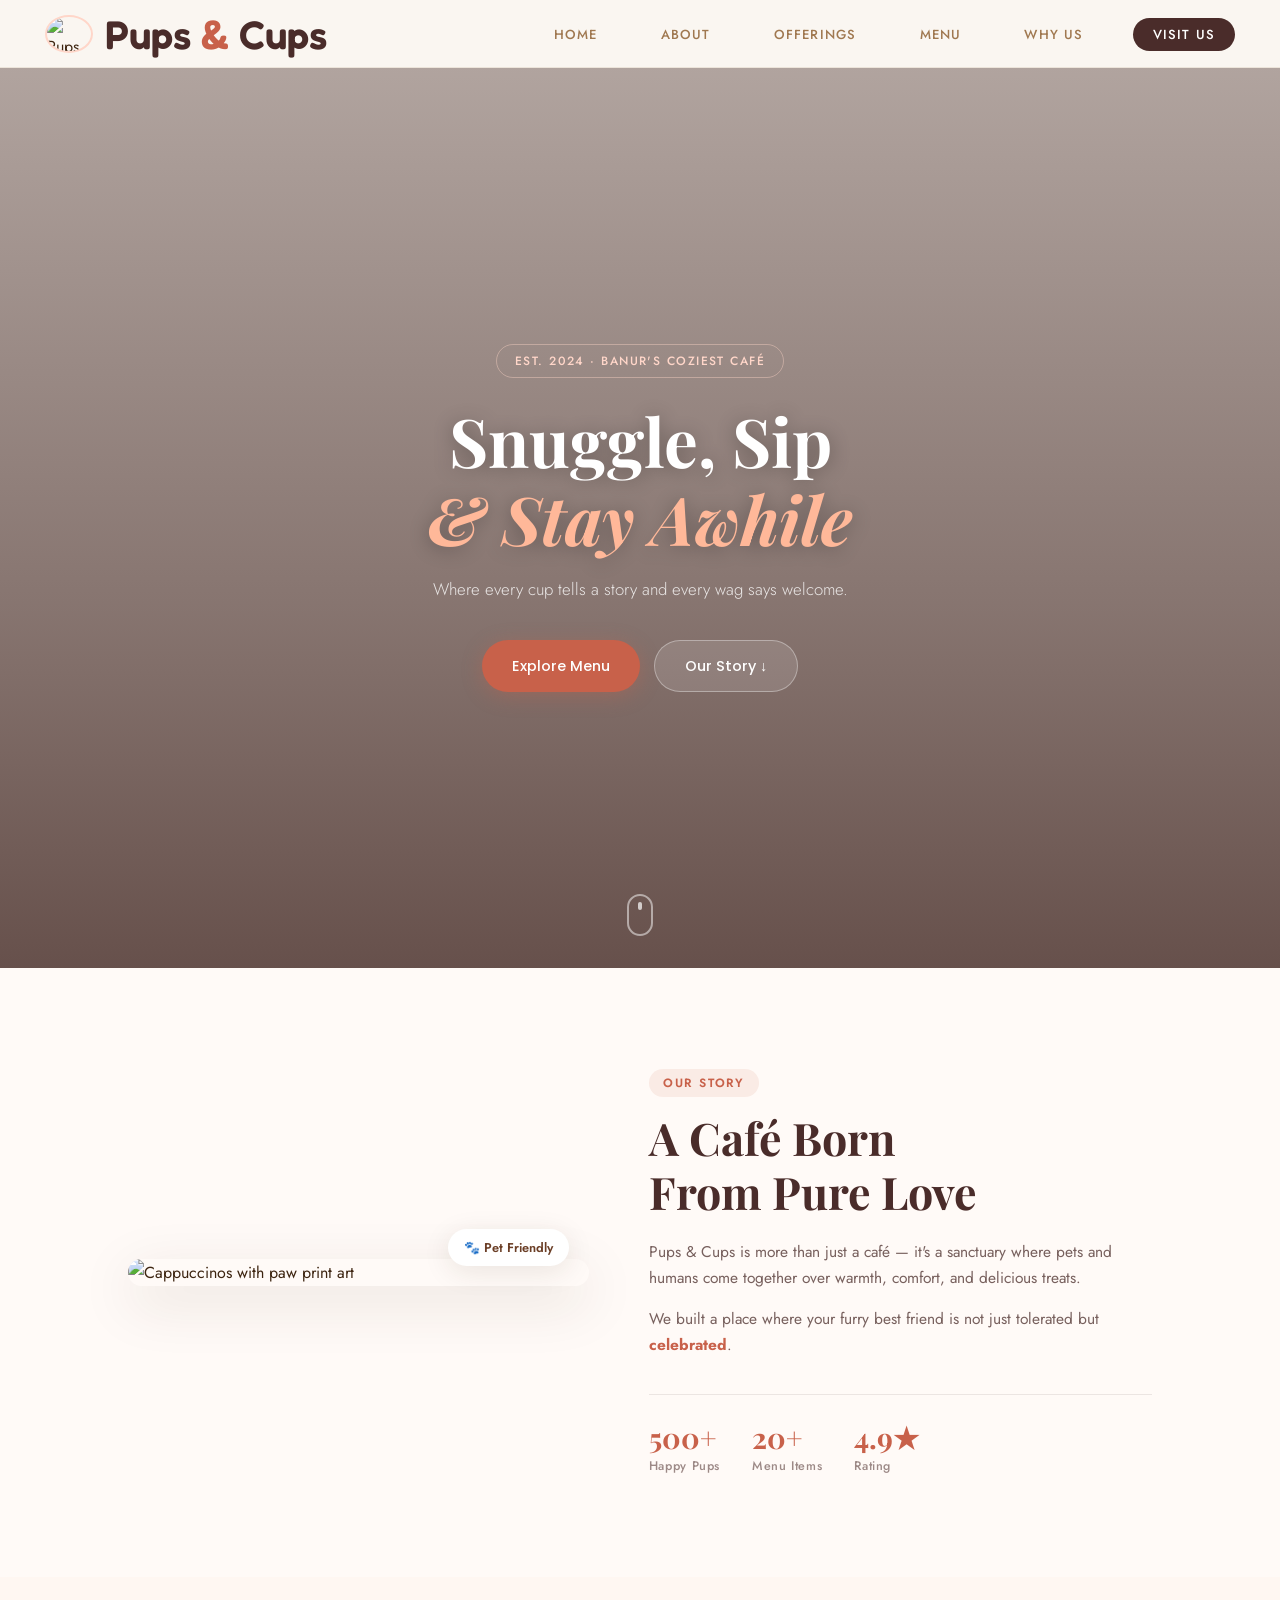
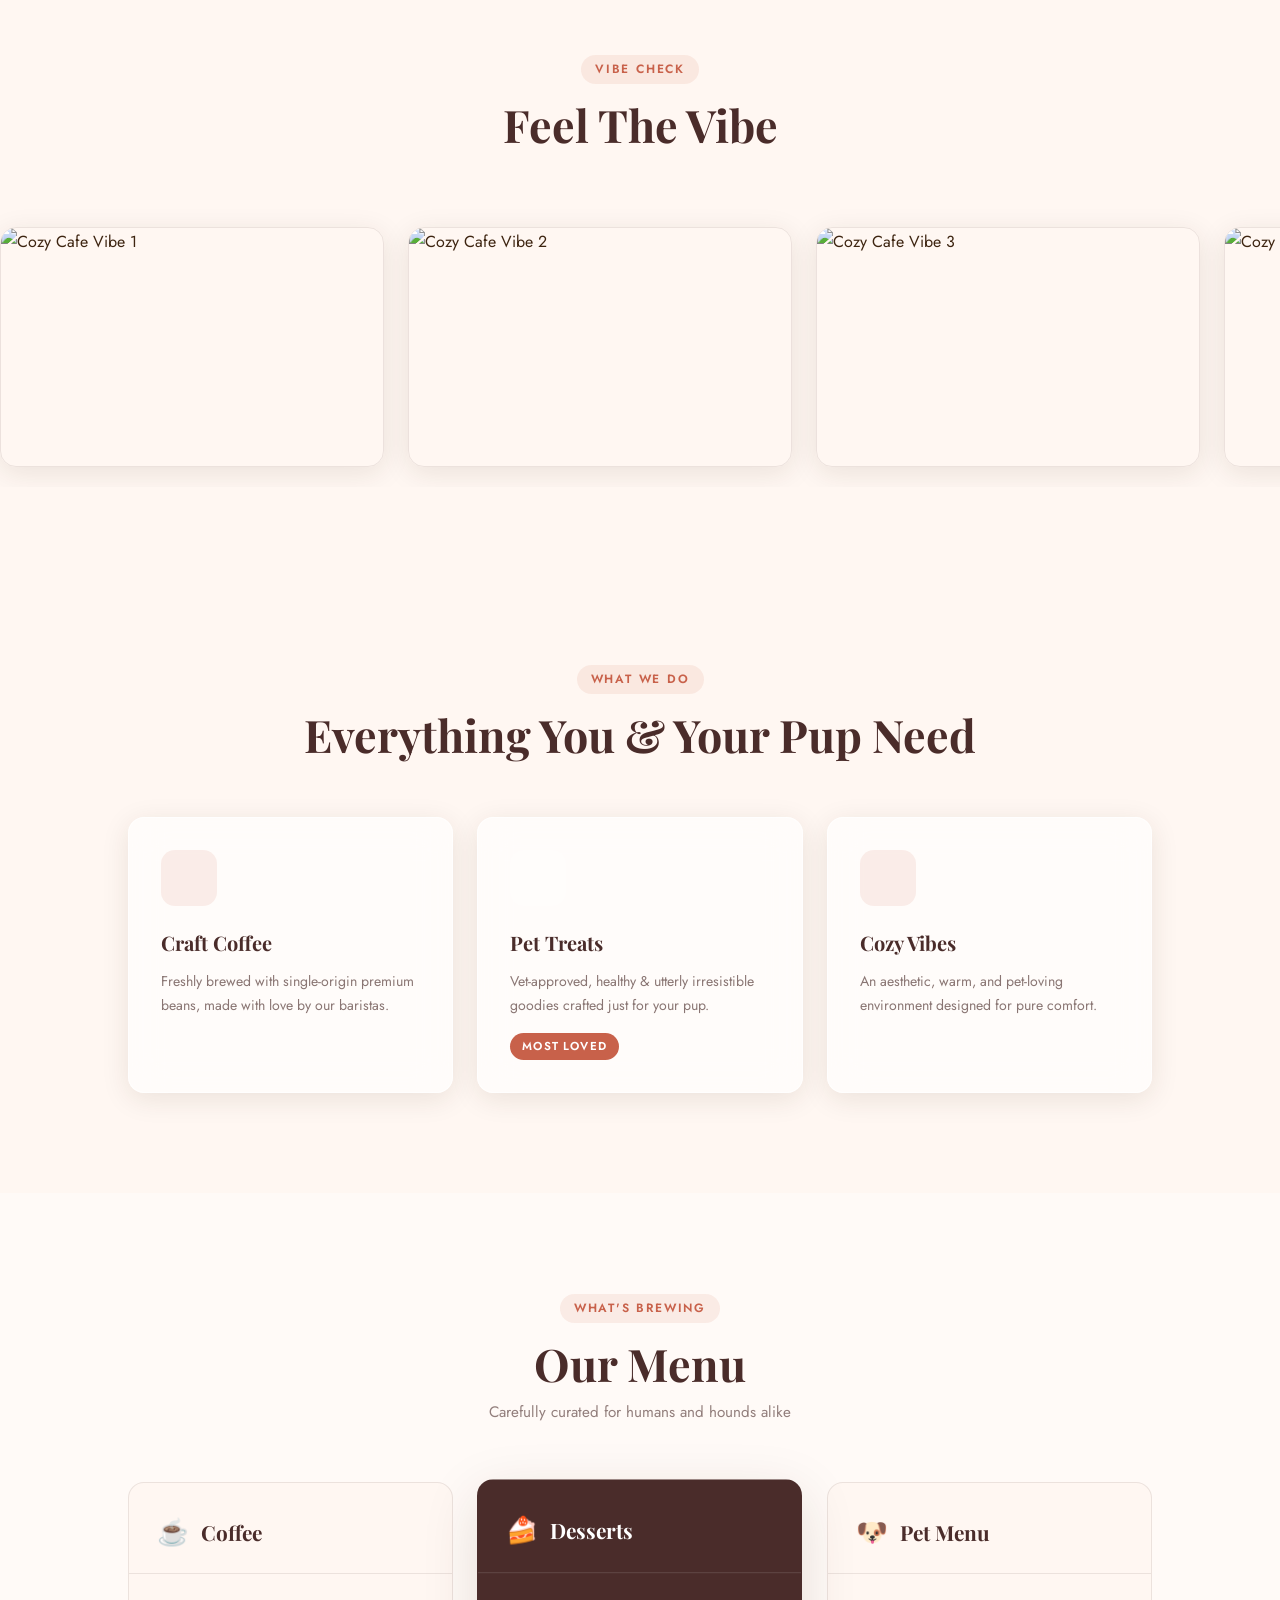
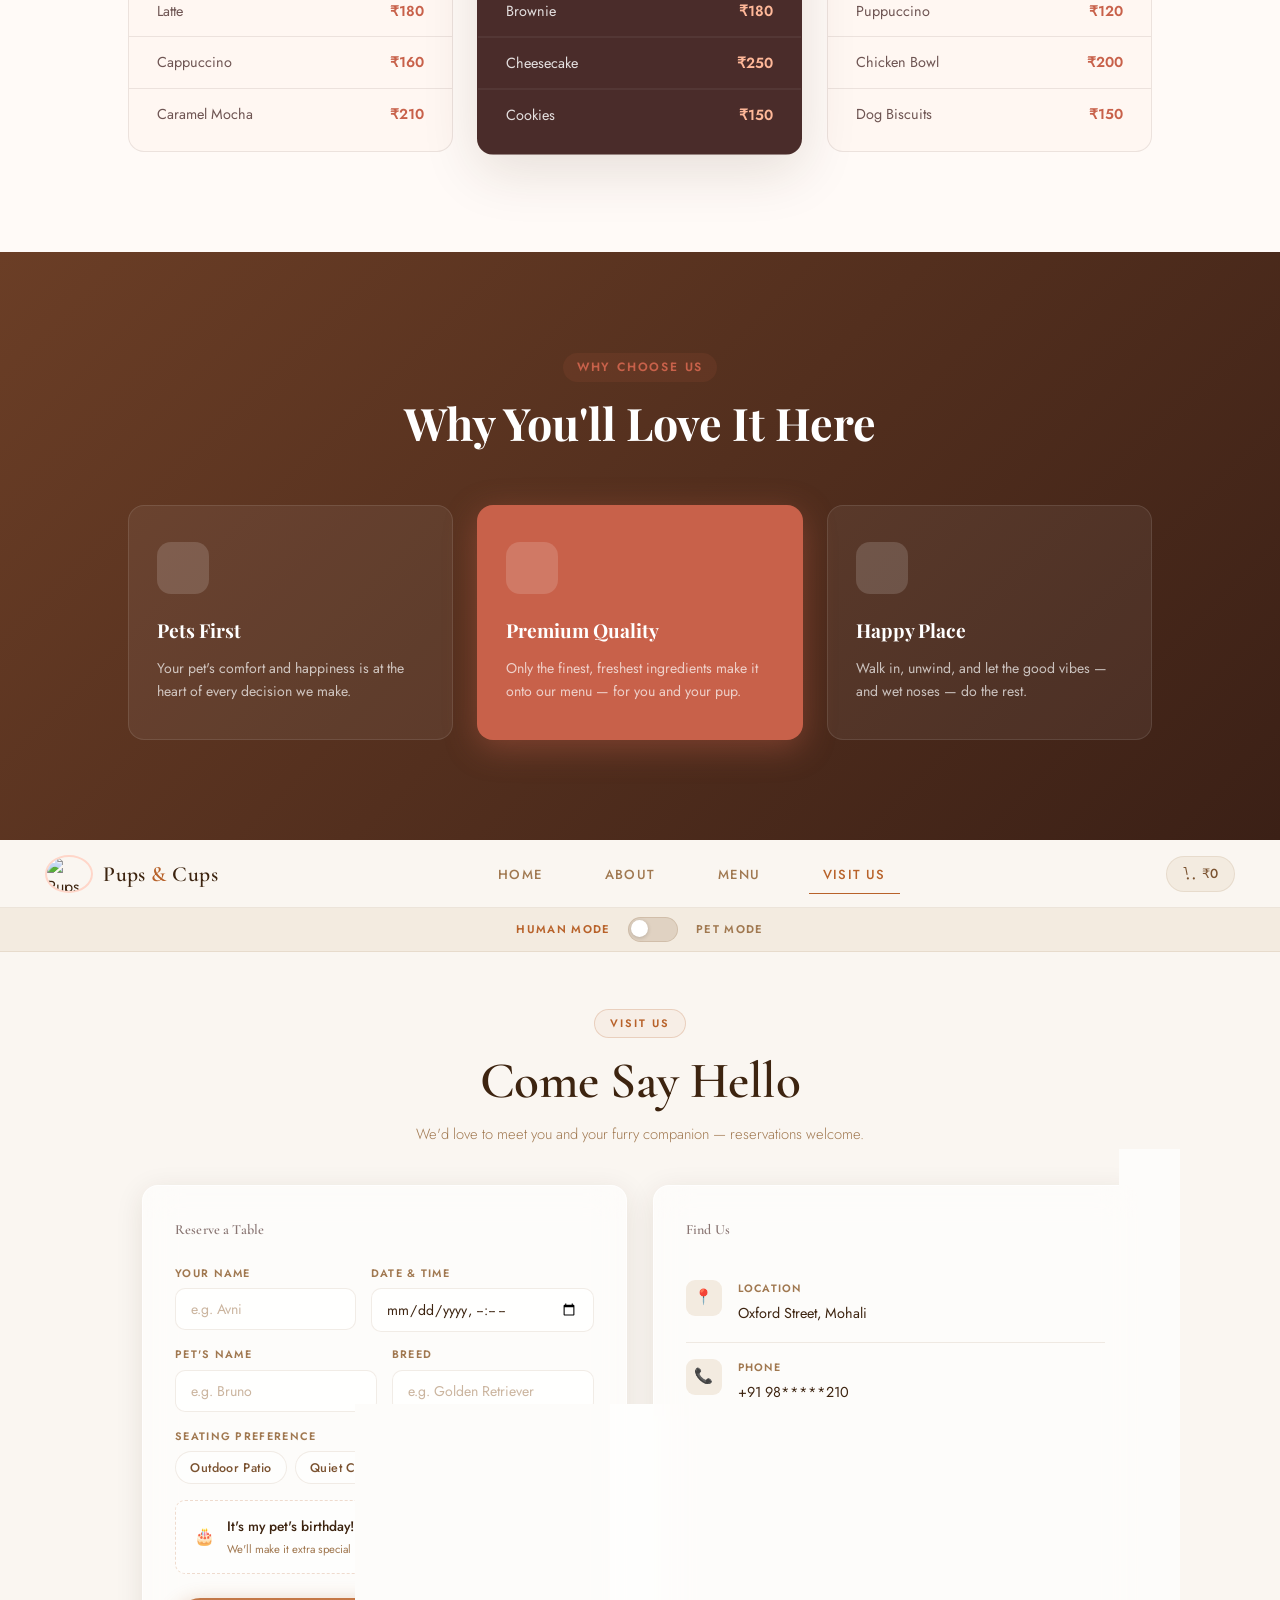
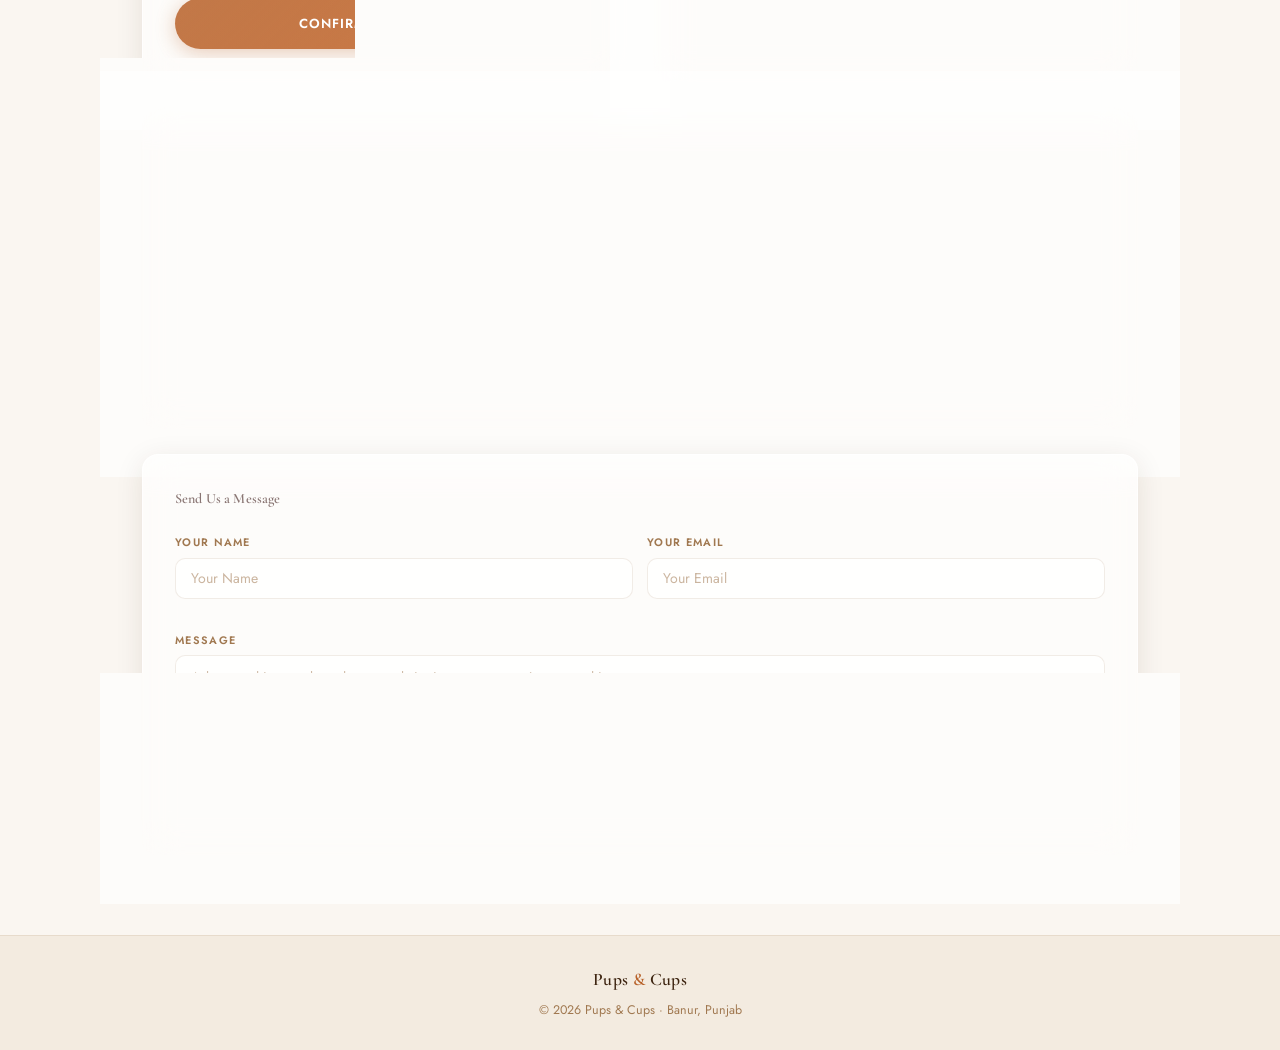
==== commit 19ef986b: "Fix all image paths to use relative paths instead of absolute paths" ====
--- a/index2.html
+++ b/index2.html
@@ -19,7 +19,7 @@
 <header>
   <nav class="navbar">
     <div class="nav-left">
-      <img src="/Pups-and-Cups/images/logo.png" class="logo" alt="Pups & Cups Logo">
+      <img src="./images/logo.png" class="logo" alt="Pups & Cups Logo">
       <span class="brand-name">Pups <span class="brand-amp">&</span> Cups</span>
     </div>
 
@@ -59,7 +59,7 @@
 <!-- ABOUT -->
 <section id="about" class="about">
   <div class="about-img-wrap">
-    <img src="/Pups-and-Cups/images/Cappuccinos with paw prints and menu.png" alt="Cappuccinos with paw print art">
+    <img src="./images/Cappuccinos with paw prints and menu.png" alt="Cappuccinos with paw print art">
     <div class="about-img-badge">🐾 Pet Friendly</div>
   </div>
 
@@ -85,17 +85,17 @@
   </div>
   <div class="carousel-container">
     <div class="carousel-track">
-      <img src="/Pups-and-Cups/images/vibe1.jpg" alt="Cozy Cafe Vibe 1">
-      <img src="/Pups-and-Cups/images/vibe2.jpg" alt="Cozy Cafe Vibe 2">
-      <img src="/Pups-and-Cups/images/vibe3.jpg" alt="Cozy Cafe Vibe 3">
-      <img src="/Pups-and-Cups/images/vibe4.jpg" alt="Cozy Cafe Vibe 4">
-      <img src="/Pups-and-Cups/images/vibe5.jpg" alt="Cozy Cafe Vibe 5">
+      <img src="./images/vibe1.jpg" alt="Cozy Cafe Vibe 1">
+      <img src="./images/vibe2.jpg" alt="Cozy Cafe Vibe 2">
+      <img src="./images/vibe3.jpg" alt="Cozy Cafe Vibe 3">
+      <img src="./images/vibe4.jpg" alt="Cozy Cafe Vibe 4">
+      <img src="./images/vibe5.jpg" alt="Cozy Cafe Vibe 5">
       <!-- Duplicate for infinite seamless scroll -->
-      <img src="/Pups-and-Cups/images/vibe1.jpg" alt="Cozy Cafe Vibe 1">
-      <img src="/Pups-and-Cups/images/vibe2.jpg" alt="Cozy Cafe Vibe 2">
-      <img src="/Pups-and-Cups/images/vibe3.jpg" alt="Cozy Cafe Vibe 3">
-      <img src="/Pups-and-Cups/images/vibe4.jpg" alt="Cozy Cafe Vibe 4">
-      <img src="/Pups-and-Cups/images/vibe5.jpg" alt="Cozy Cafe Vibe 5">
+      <img src="./images/vibe1.jpg" alt="Cozy Cafe Vibe 1">
+      <img src="./images/vibe2.jpg" alt="Cozy Cafe Vibe 2">
+      <img src="./images/vibe3.jpg" alt="Cozy Cafe Vibe 3">
+      <img src="./images/vibe4.jpg" alt="Cozy Cafe Vibe 4">
+      <img src="./images/vibe5.jpg" alt="Cozy Cafe Vibe 5">
     </div>
   </div>
 </section>
@@ -602,7 +602,7 @@
 <header>
   <nav class="navbar">
     <div class="logo-area">
-      <img src="/Pups-and-Cups/images/logo.png" class="logo" alt="Pups & Cups Logo">
+      <img src="./images/logo.png" class="logo" alt="Pups & Cups Logo">
       <span class="cafe-name">Pups <span class="and-sign">&</span> Cups</span>
     </div>
     <ul class="nav-links">
@@ -613,7 +613,7 @@
     </ul>
     <div class="menu-icon">☰</div>
     <div class="cart-box">
-      <svg width="13" height="13" viewBox="0 0 24 24" fill="none" stroke="currentColor" stroke-width="2"><circle cx="9" cy="21" r="1"/><circle cx="20" cy="21" r="1"/><path d="M1 1h4l2.68 13.39a2 2 0 0 0 2 1.61h9.72a2 2 0 0 0 2-1.61L23 6H6"/></svg>
+      <svg width="13" height="13" viewBox="0 0 24 24" fill="none" stroke="currentColor" stroke-width="2"><circle cx="9" cy="21" r="1"/><circle cx="20" cy="21" r="1"/><path d="M1 1h4l2.68 13.39a2 [...]
       <span id="cart-count">0</span> · <span id="cart-total">₹0</span>
     </div>
   </nav>
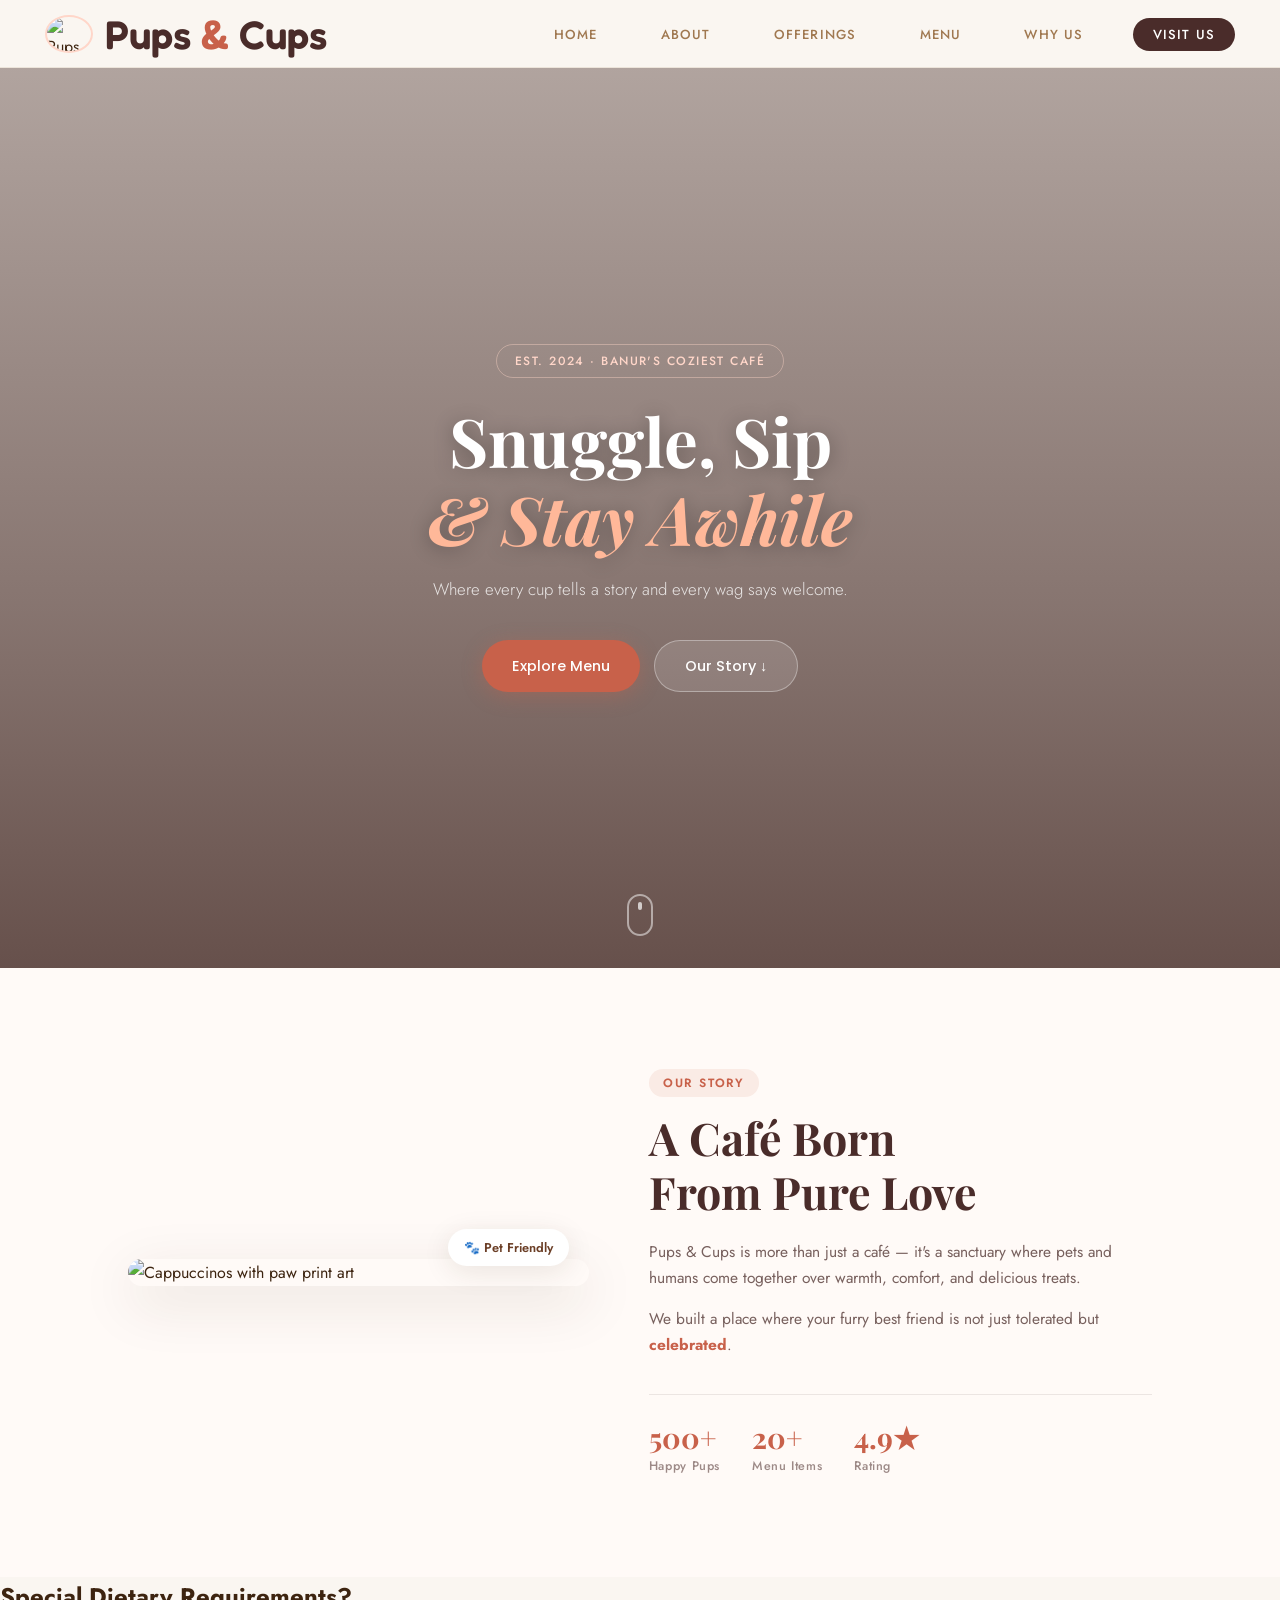
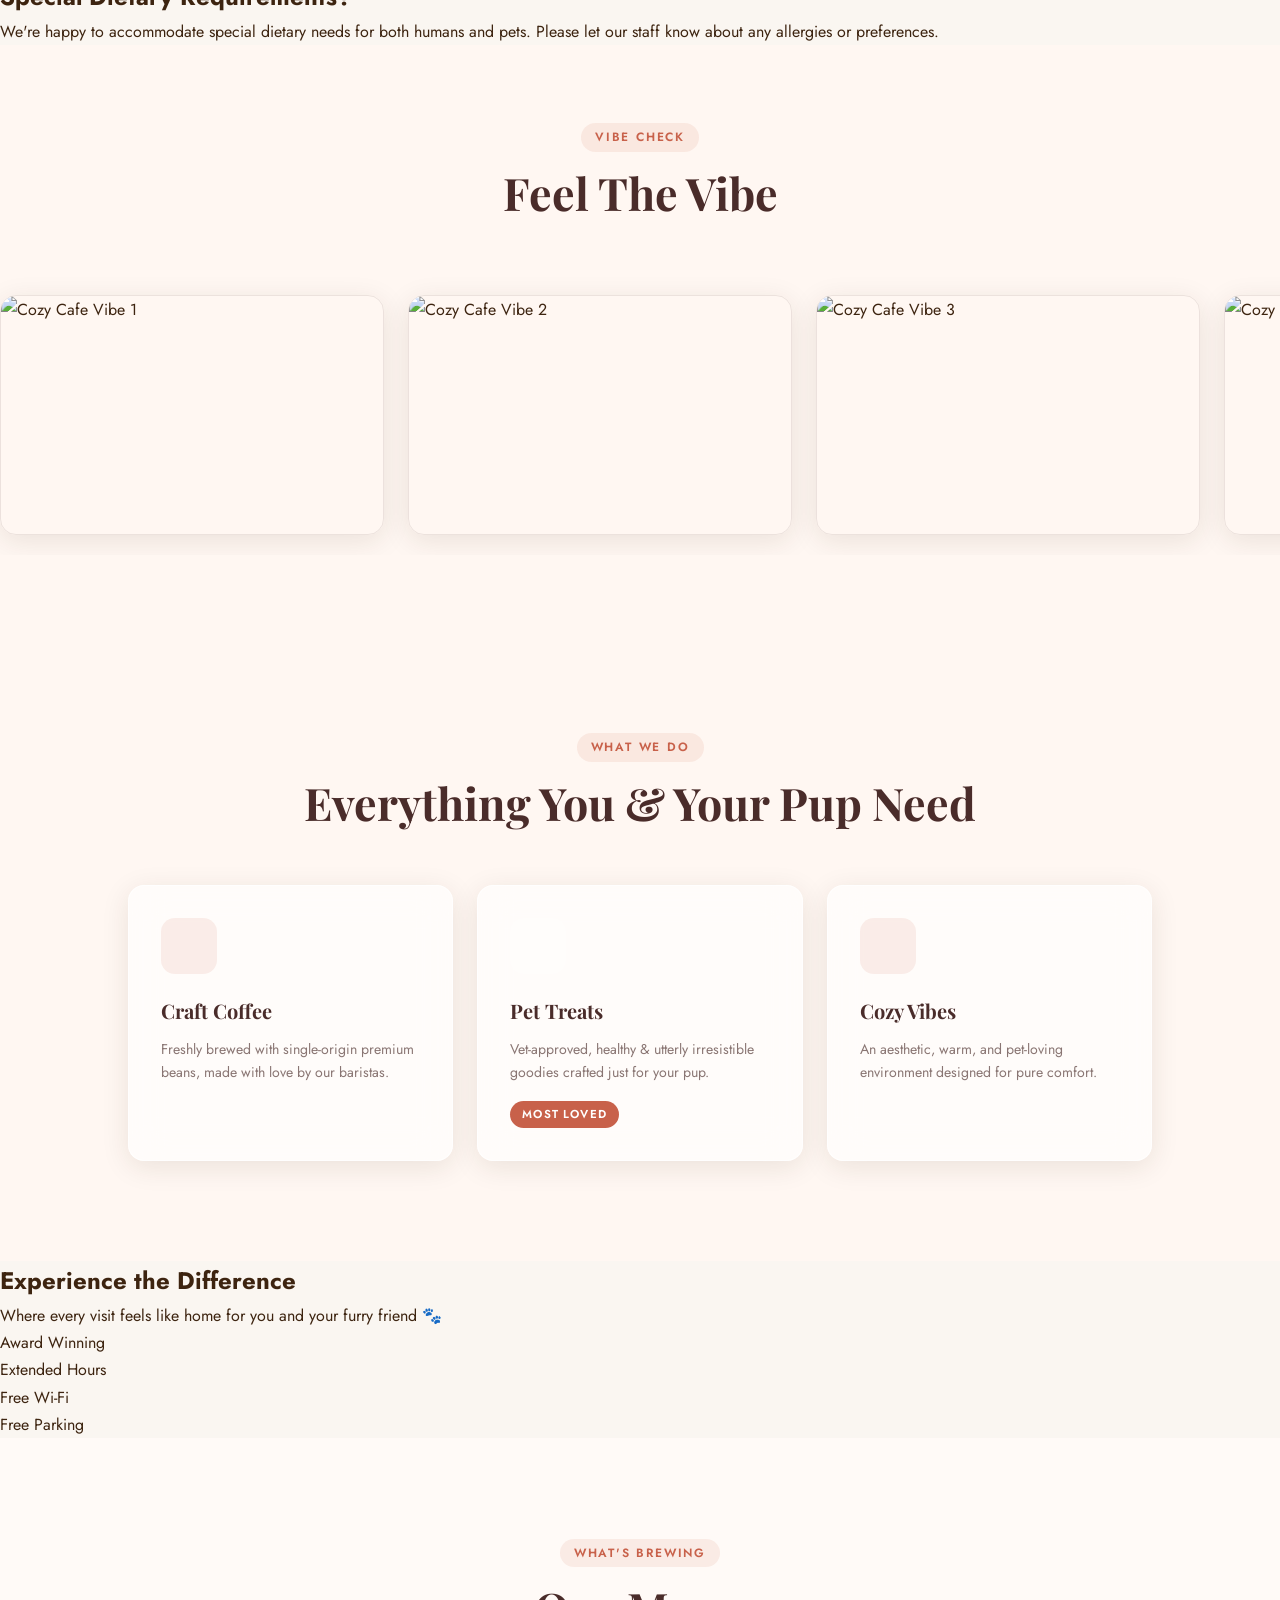
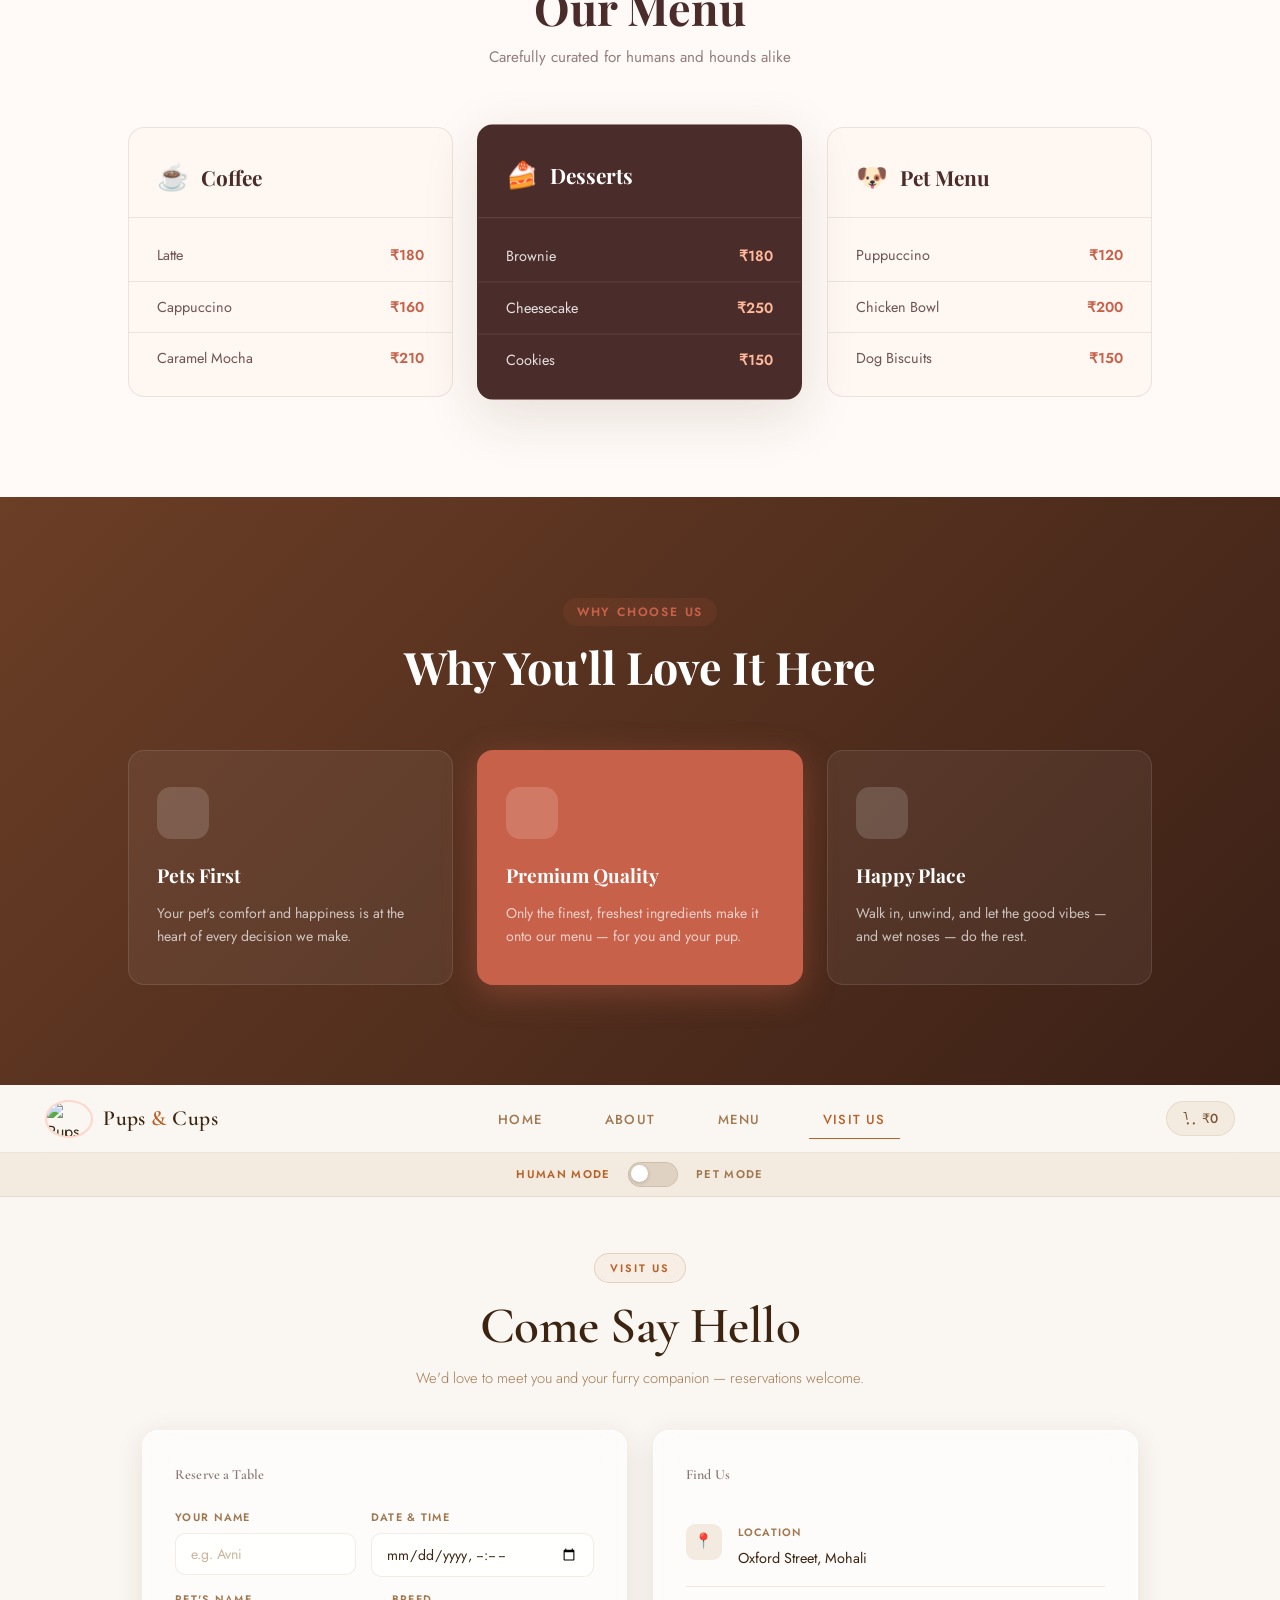
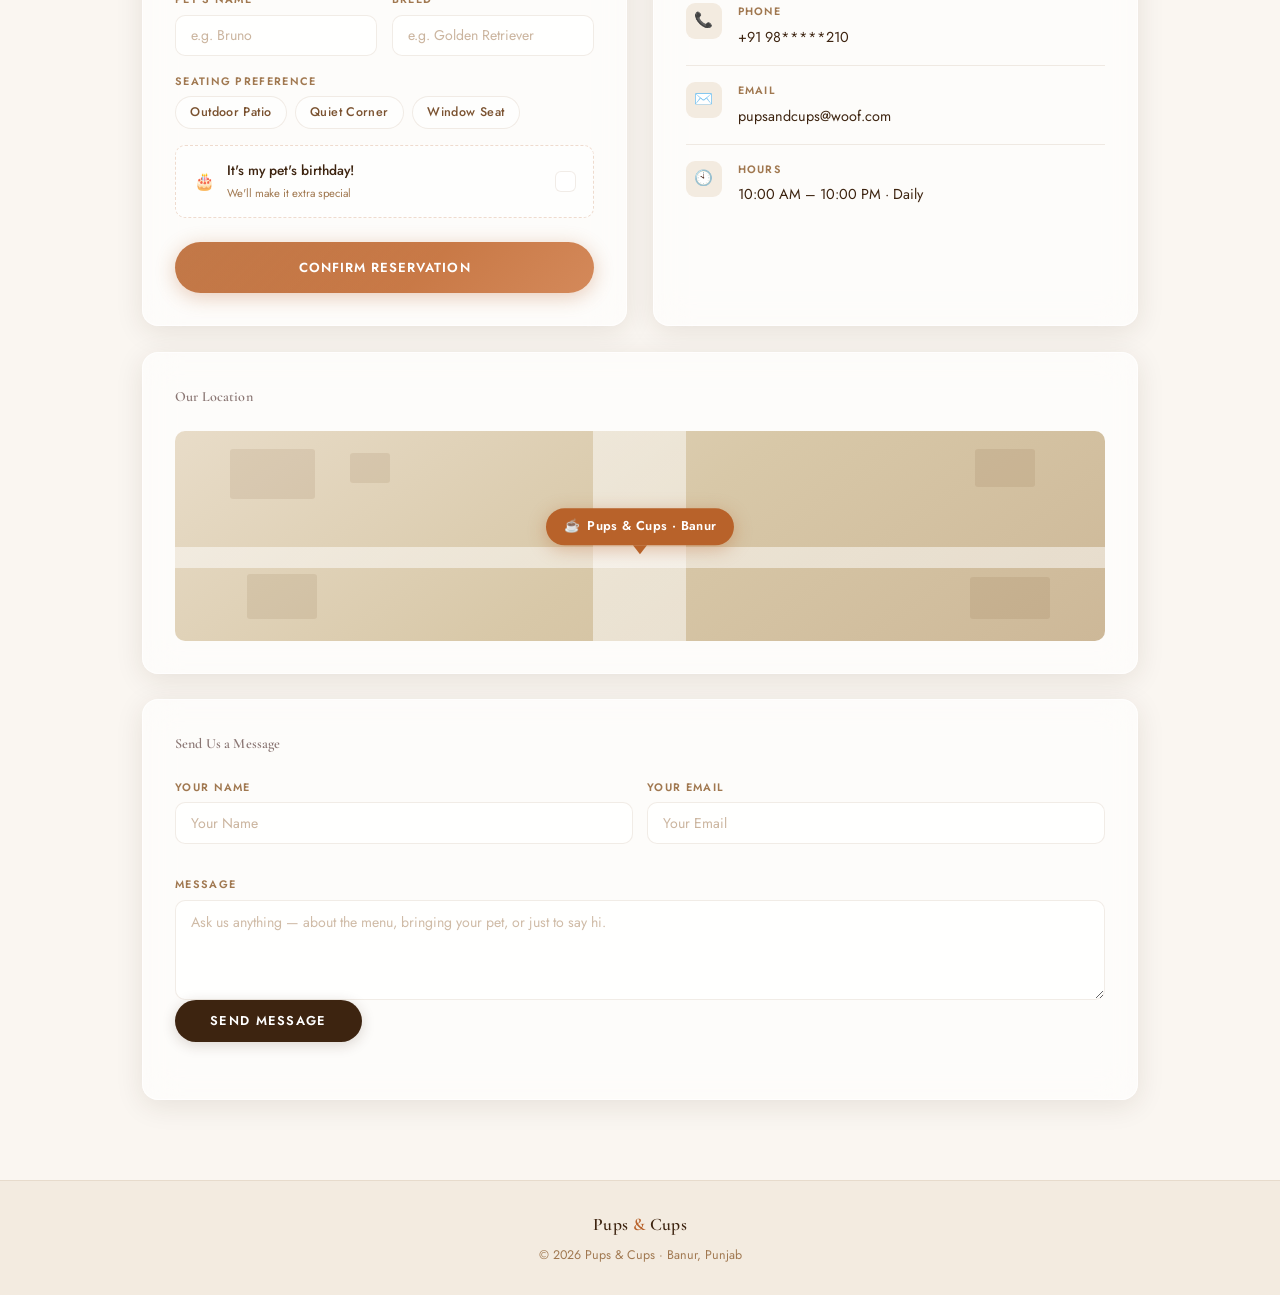
==== commit a0a05735: "Add special dietary requirements section to index2.html" ====
--- a/index2.html
+++ b/index2.html
@@ -75,6 +75,26 @@
     </div>
   </div>
 </section>
+
+
+
+
+  <!-- ===== SECTION 1: Special Dietary Requirements (PASTE WHERE NEEDED) ===== -->
+<section class="dietary-section">
+  <div class="dietary-card">
+    <div class="dietary-icon">
+      <i class="fas fa-info-circle"></i>
+    </div>
+    <h2>Special Dietary Requirements?</h2>
+    <p>
+      We're happy to accommodate special dietary needs for both humans and pets.
+      Please let our staff know about any allergies or preferences.
+    </p>
+  </div>
+</section>
+
+
+  
 
 
 <!-- CAROUSEL -->
@@ -129,7 +149,43 @@
       <p>An aesthetic, warm, and pet-loving environment designed for pure comfort.</p>
     </div>
   </div>
+</section> 
+
+
+
+
+
+  <!-- ===== SECTION 2: Experience the Difference ===== -->
+<section class="experience-section">
+  <h2>Experience the Difference</h2>
+  <p class="experience-subtext">
+    Where every visit feels like home for you and your furry friend 🐾
+  </p>
+
+  <div class="features-grid">
+    <div class="feature">
+      <i class="fas fa-award"></i>
+      <span>Award Winning</span>
+    </div>
+    <div class="feature">
+      <i class="fas fa-clock"></i>
+      <span>Extended Hours</span>
+    </div>
+    <div class="feature">
+      <i class="fas fa-wifi"></i>
+      <span>Free Wi-Fi</span>
+    </div>
+    <div class="feature">
+      <i class="fas fa-parking"></i>
+      <span>Free Parking</span>
+    </div>
+  </div>
 </section>
+
+
+
+
+  
 
 <!-- MENU -->
 <section id="menu" class="menu">
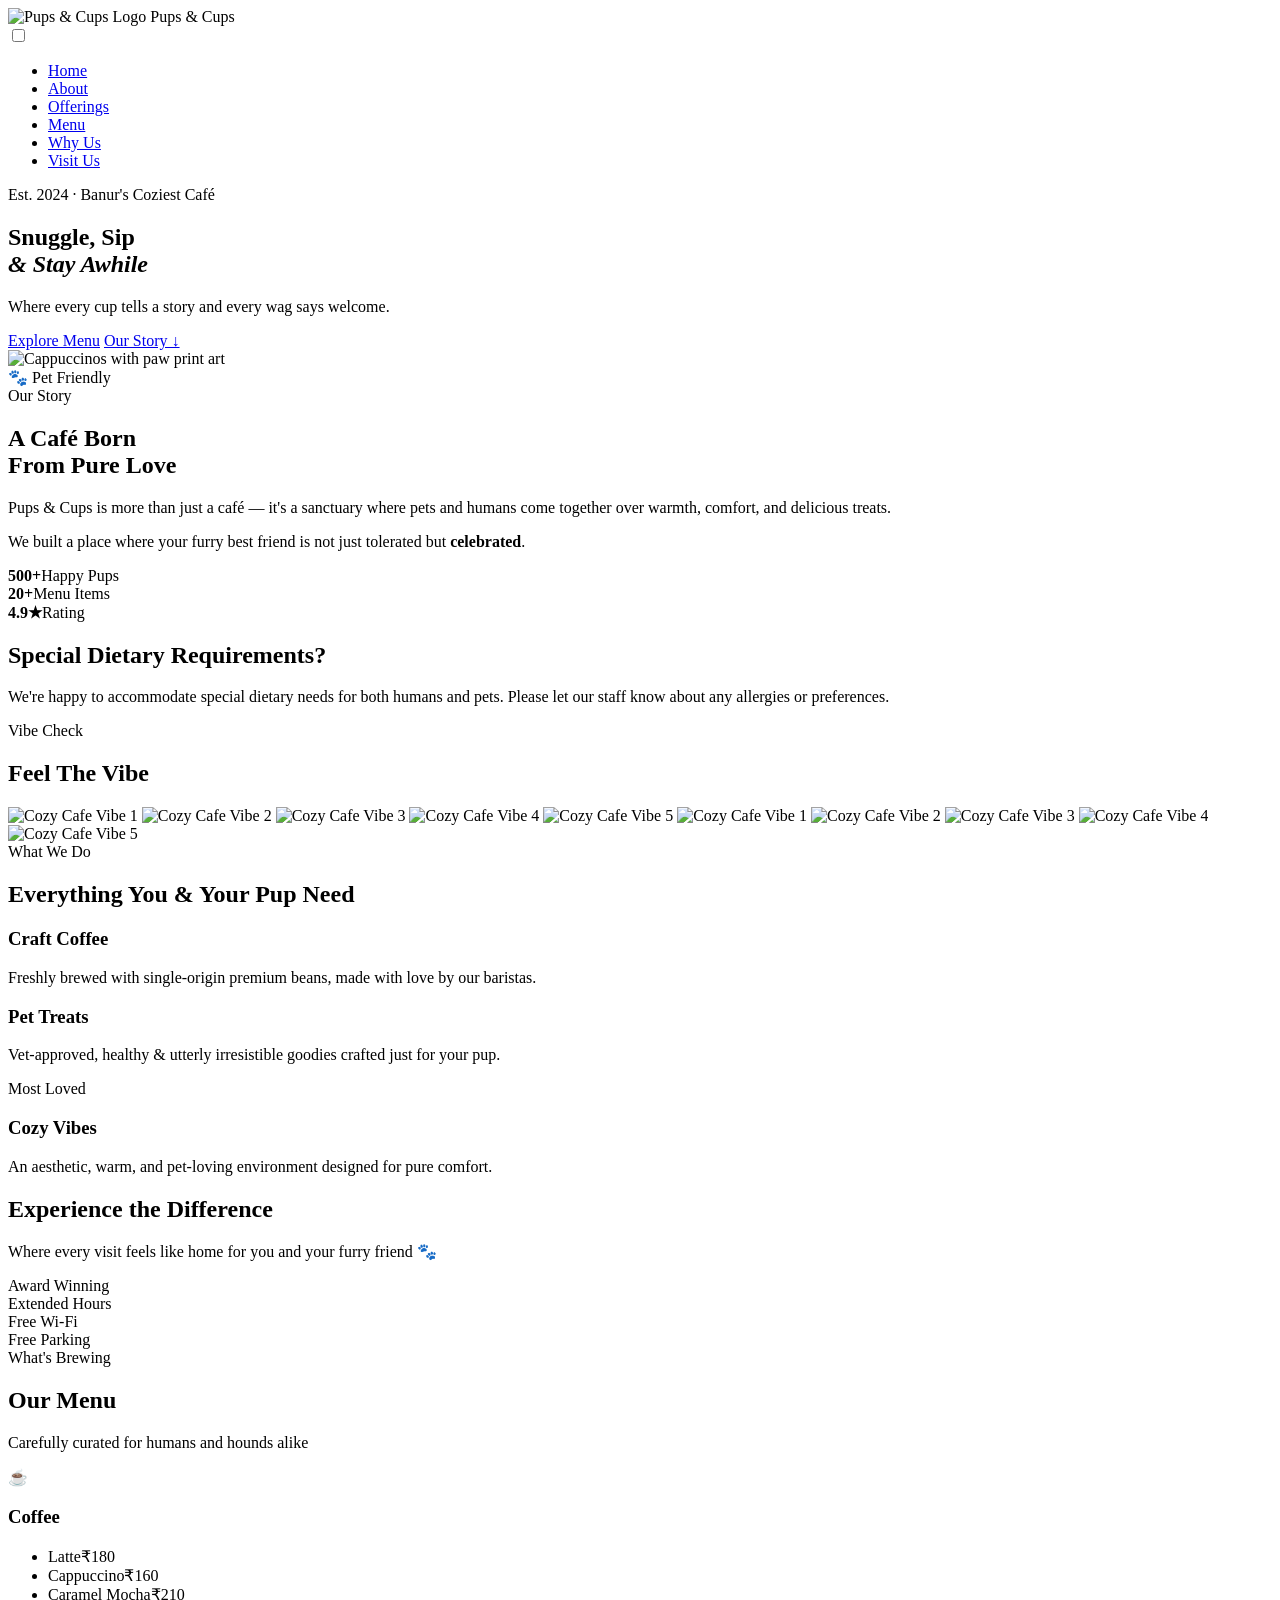
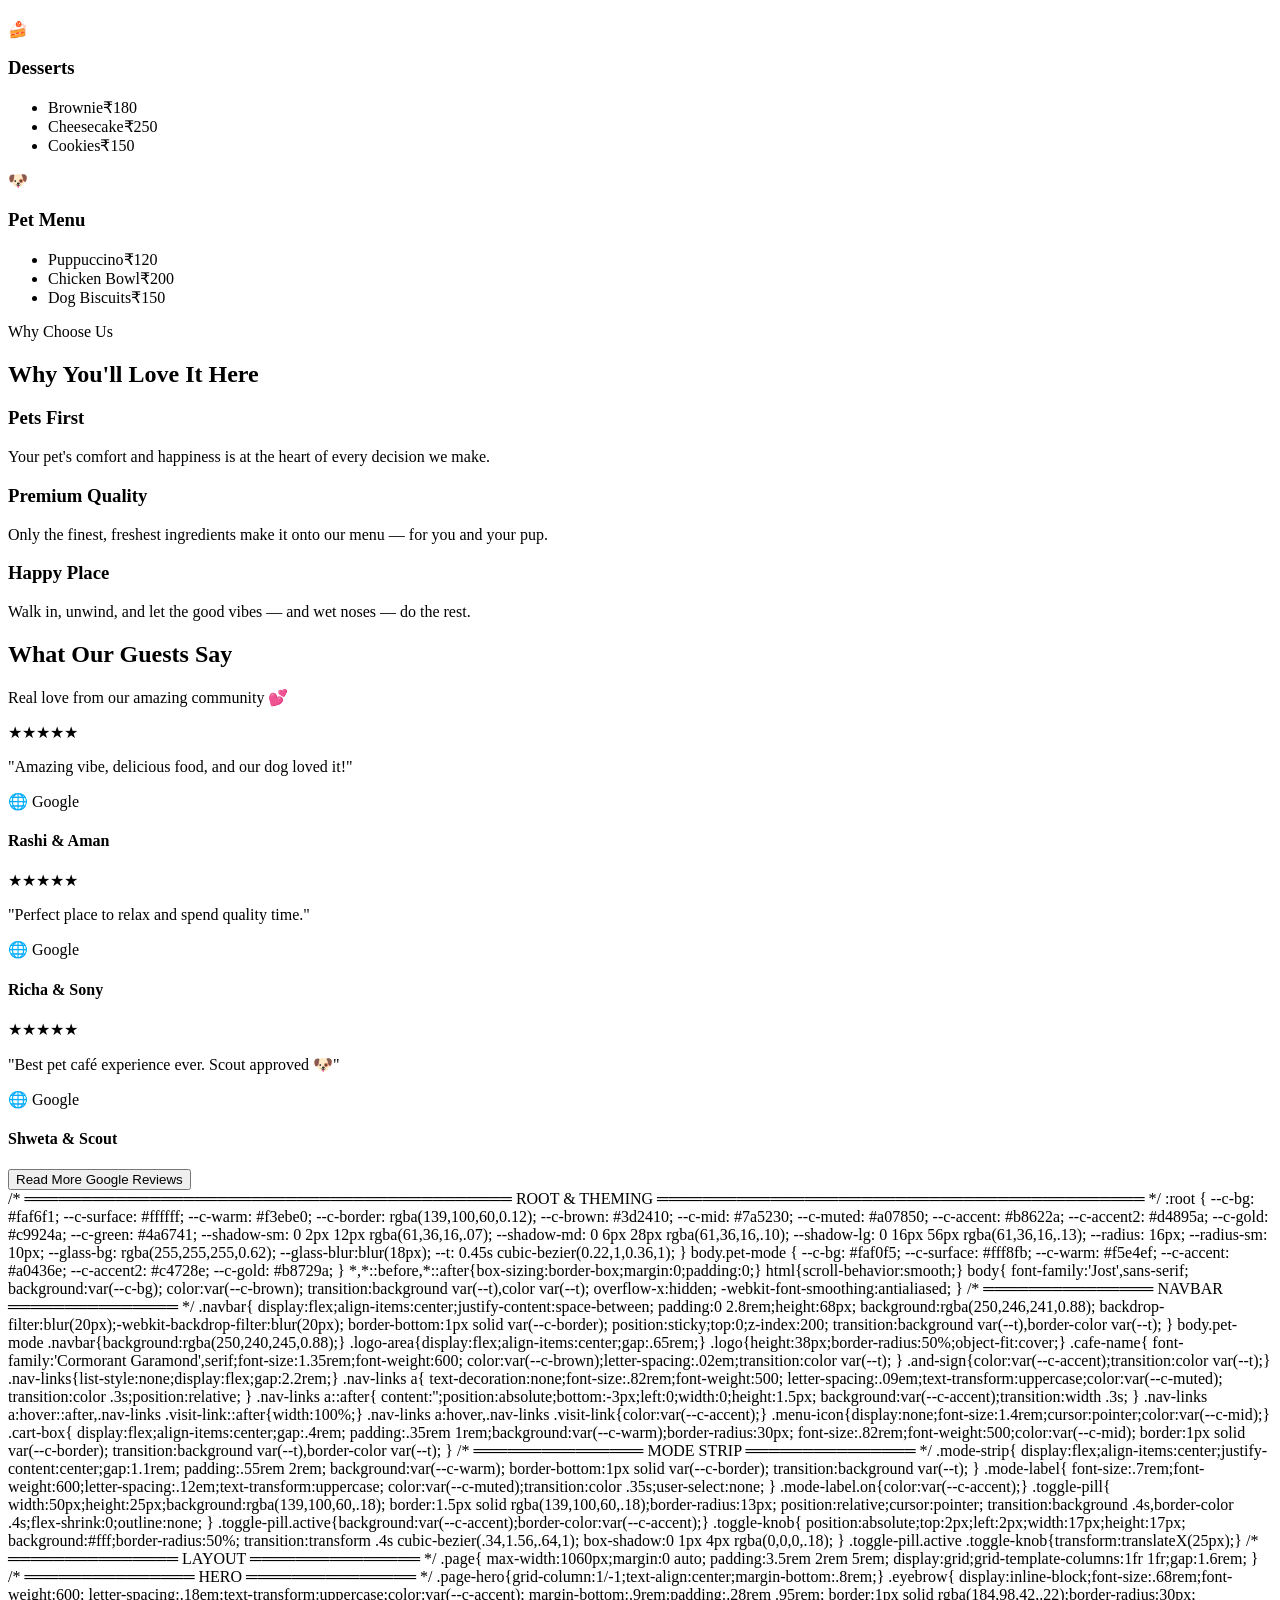
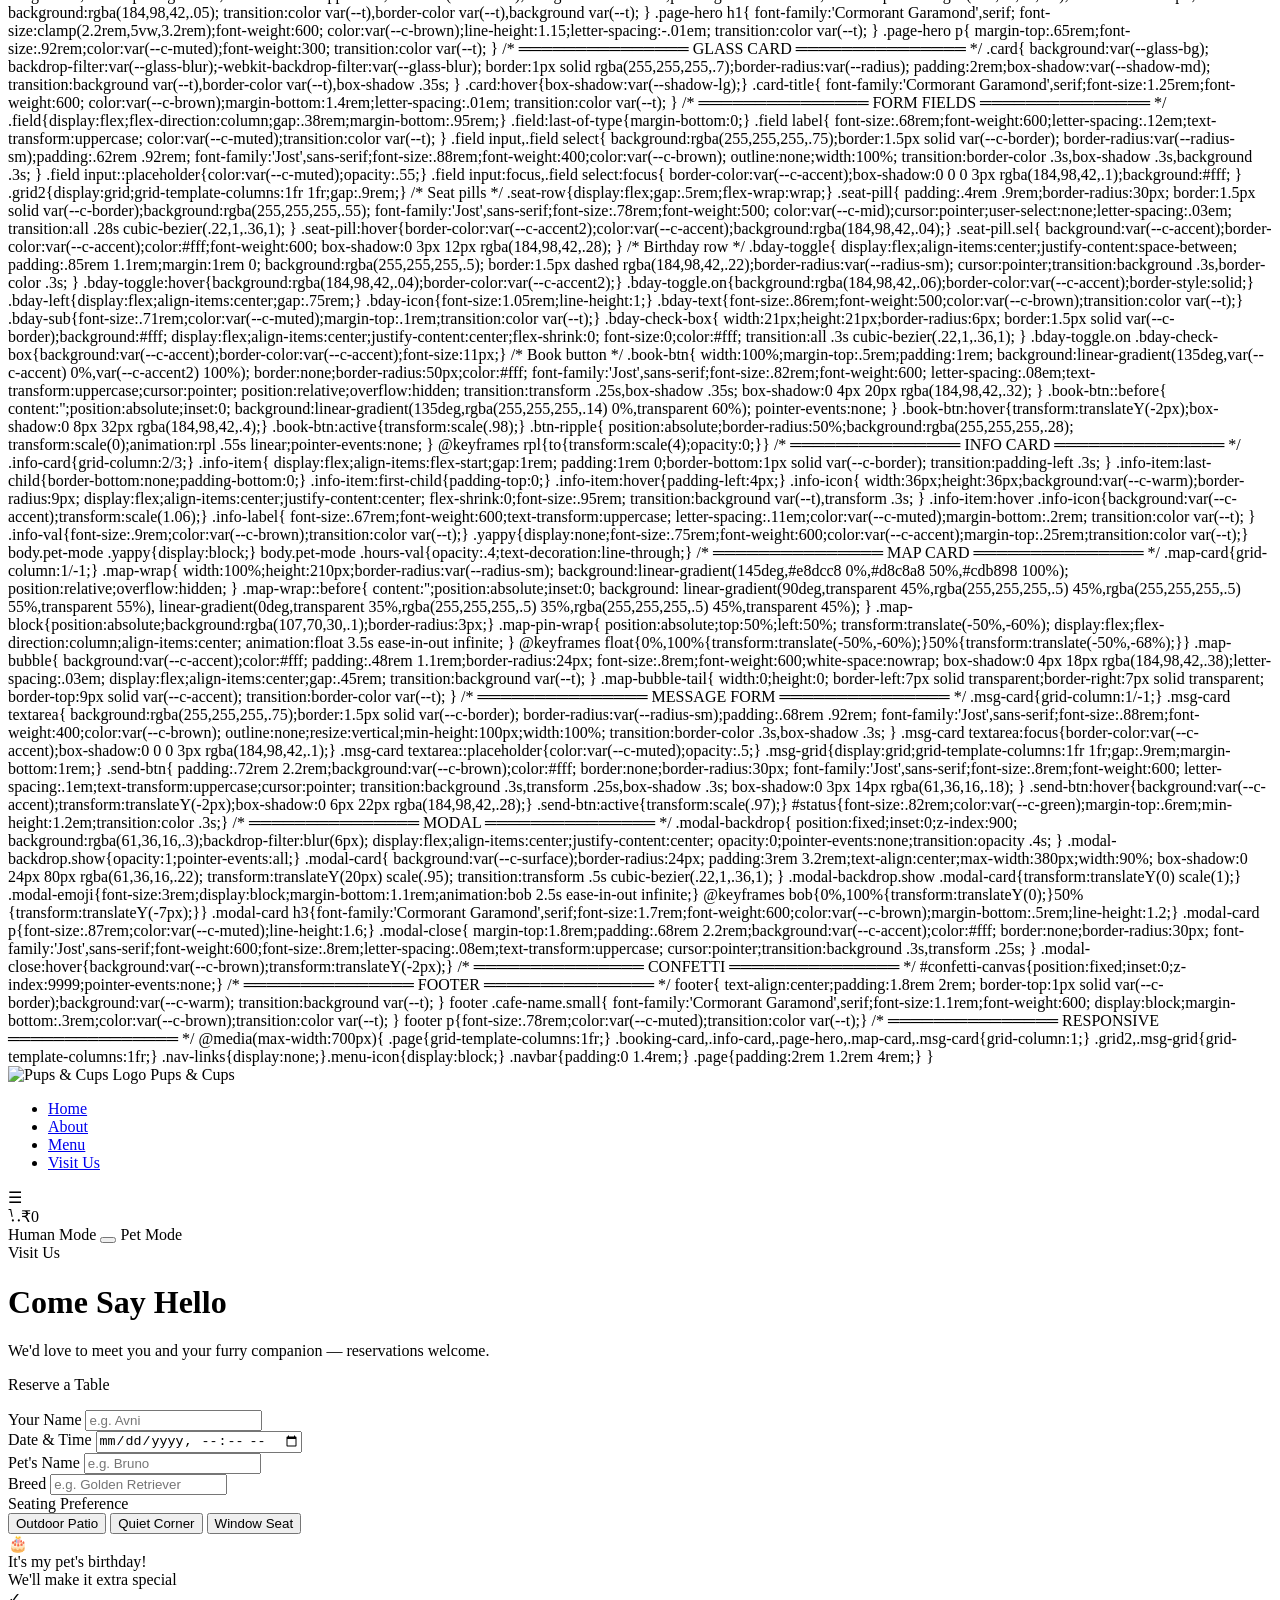
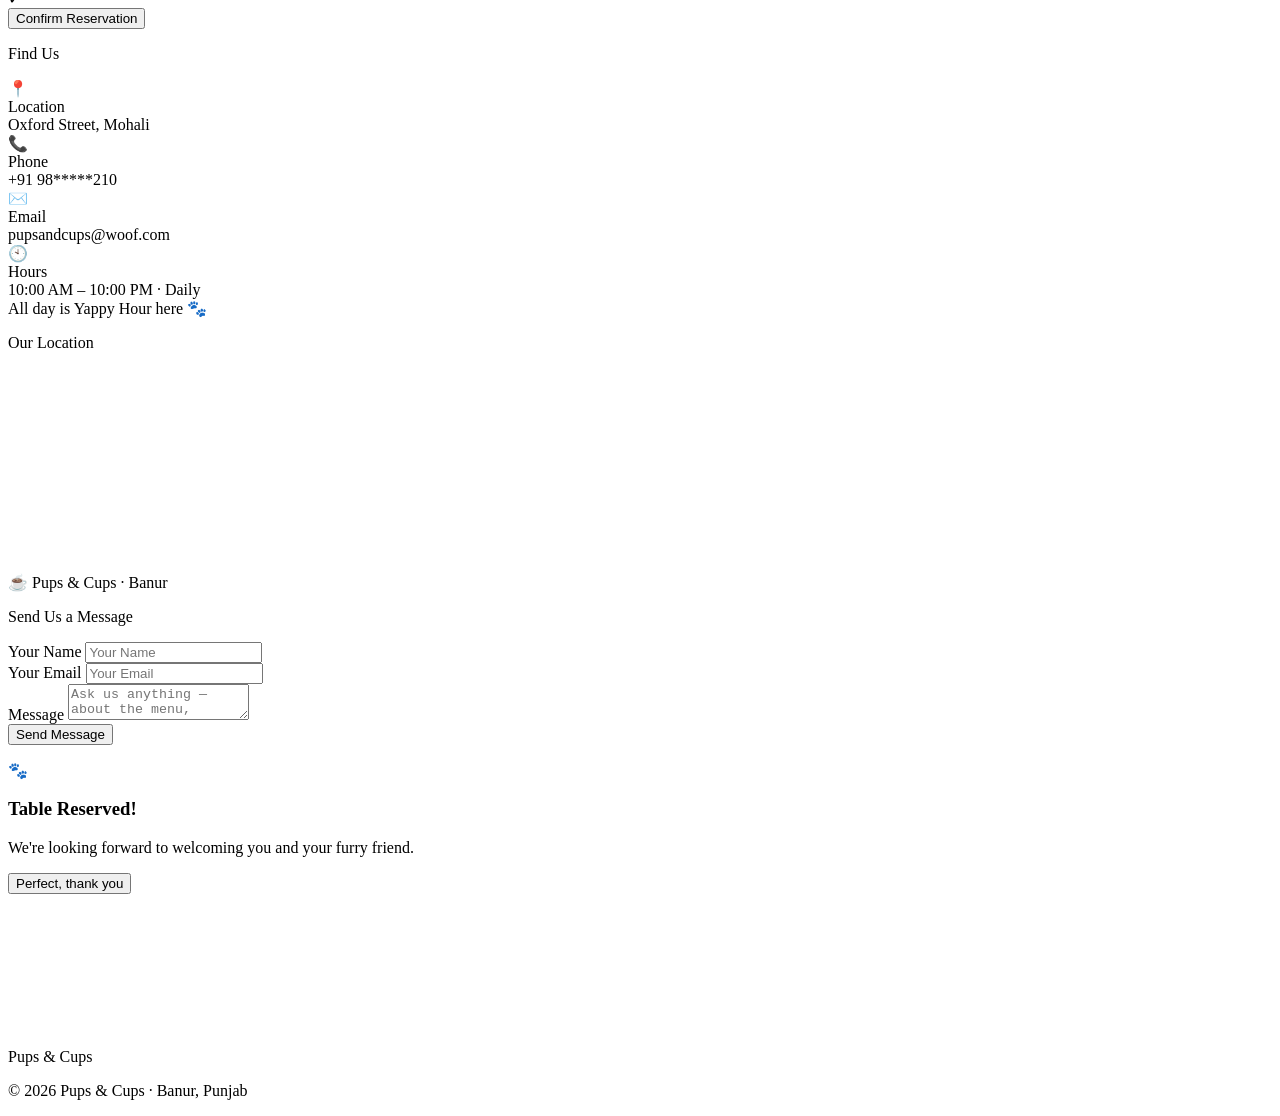
==== commit 13f190dd: "Add testimonials section to index2.html" ====
--- a/index2.html
+++ b/index2.html
@@ -264,15 +264,43 @@
   </div>
 </section>
 
-<!DOCTYPE html>
-<html lang="en">
-<head>
-<meta charset="UTF-8">
-<meta name="viewport" content="width=device-width, initial-scale=1.0">
-<title>Visit Us — Pups & Cups</title>
-<link rel="stylesheet" href="style2.css?v=2">
-<link href="https://fonts.googleapis.com/css2?family=Cormorant+Garamond:wght@400;500;600;700&family=Jost:wght@300;400;500;600&display=swap" rel="stylesheet">
-<style>
+
+  <!-- ===== SECTION 3: Testimonials ===== -->
+<section class="testimonials-section">
+  <h2>What Our Guests Say</h2>
+  <p class="testimonial-subtext">
+    Real love from our amazing community 💕
+  </p>
+
+  <div class="testimonial-wrapper">
+    <div class="testimonial-card">
+      <div class="stars">★★★★★</div>
+      <p>"Amazing vibe, delicious food, and our dog loved it!"</p>
+      <div class="google">🌐 Google</div>
+      <h4>Rashi & Aman</h4>
+    </div>
+
+    <div class="testimonial-card">
+      <div class="stars">★★★★★</div>
+      <p>"Perfect place to relax and spend quality time."</p>
+      <div class="google">🌐 Google</div>
+      <h4>Richa & Sony</h4>
+    </div>
+
+    <div class="testimonial-card">
+      <div class="stars">★★★★★</div>
+      <p>"Best pet café experience ever. Scout approved 🐶"</p>
+      <div class="google">🌐 Google</div>
+      <h4>Shweta & Scout</h4>
+    </div>
+  </div>
+
+  <button class="review-btn">Read More Google Reviews</button>
+</section>                      
+
+
+
+  
  
 /* ═══════════════════════════════════════════
    ROOT & THEMING
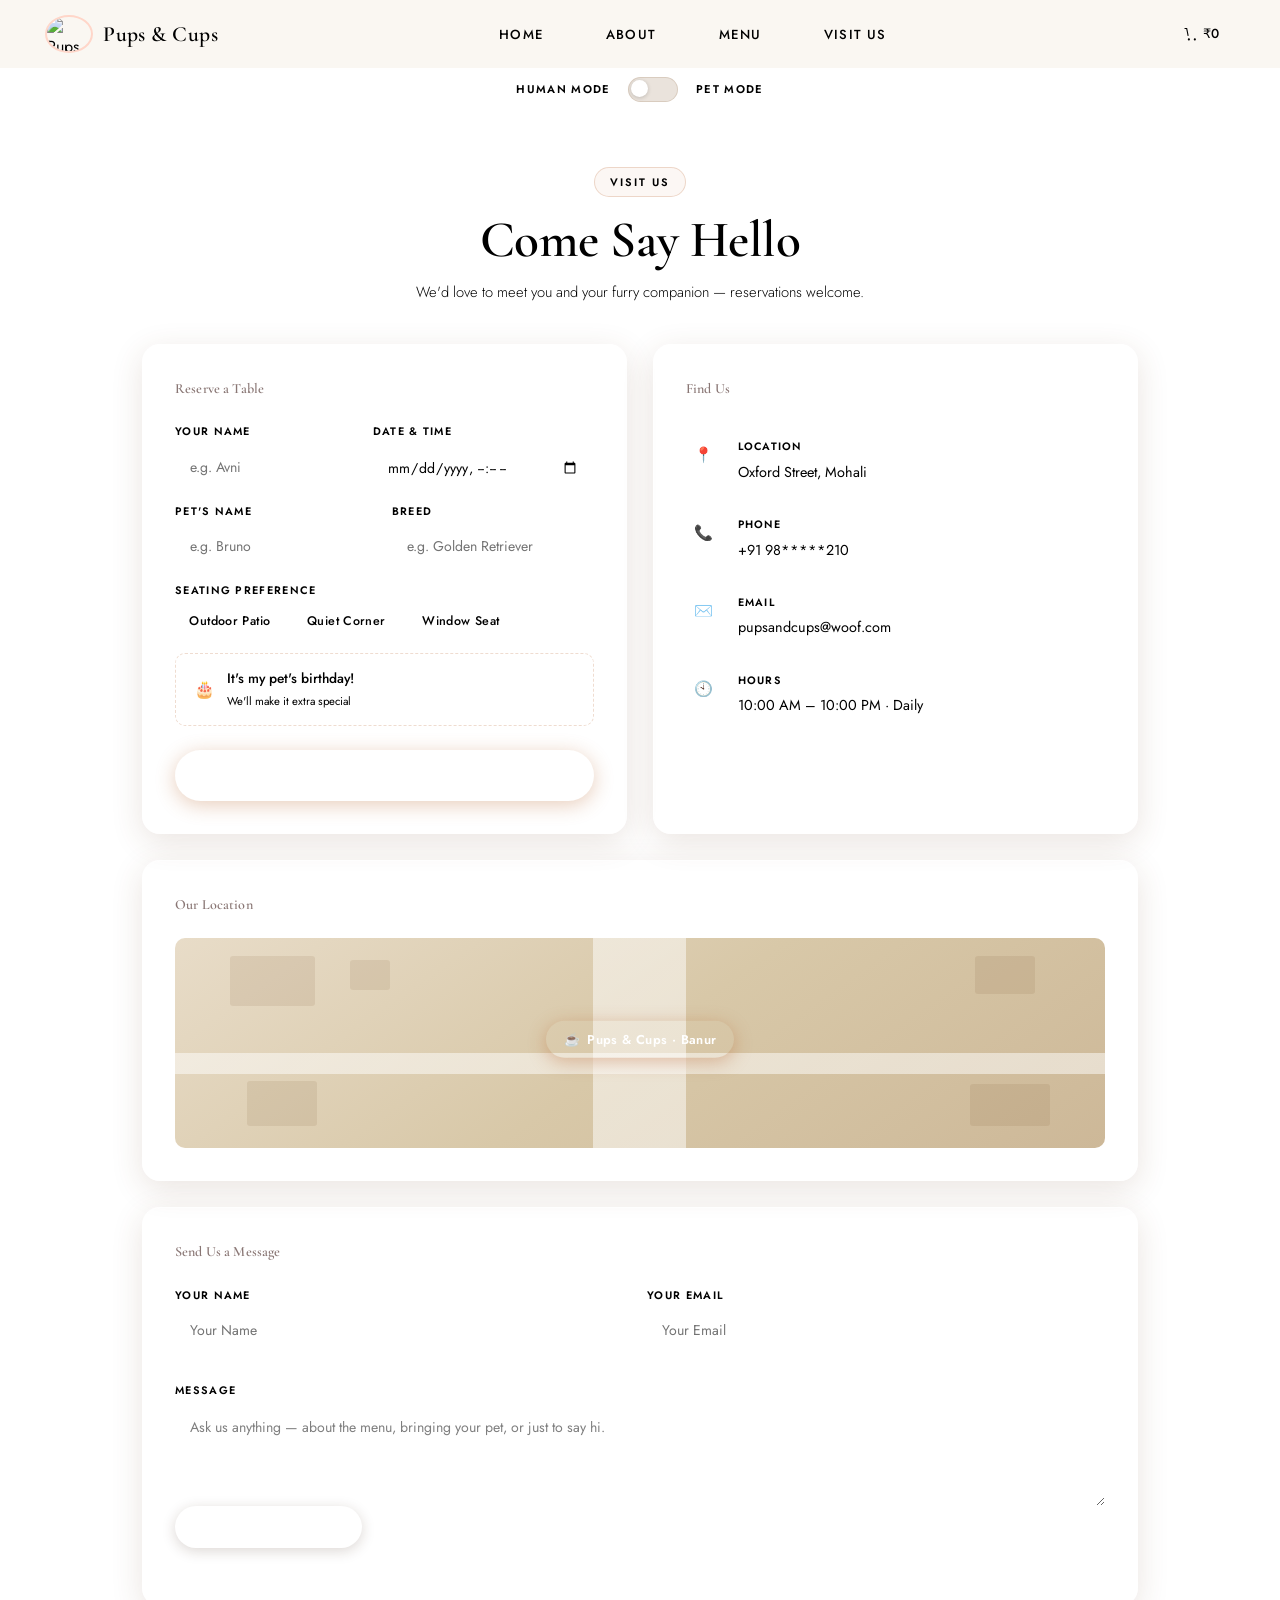
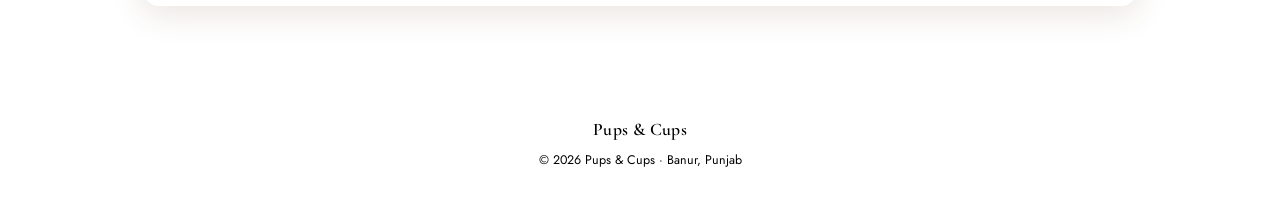
==== commit f77f71c2: "Update index2.html" ====
--- a/index2.html
+++ b/index2.html
@@ -1,14 +1,6 @@
-<!DOCTYPE html>
-<html lang="en">
-<head>
-<meta charset="UTF-8">
-<meta name="viewport" content="width=device-width, initial-scale=1.0">
-<title>Pups & Cups</title>
-
+<!DOCTYPE html> <html lang="en"> <head> <meta charset="UTF-8"> <meta name="viewport" content="width=device-width, initial-scale=1.0"> <title>Visit Us — Pups & Cups</title> <link rel="stylesheet" href="style2.css?v=2"> <link href="https://fonts.googleapis.com/css2?family=Cormorant+Garamond:wght@400;500;600;700&family=Jost:wght@300;400;500;600&display=swap" rel="stylesheet"> <style>
 <link rel="stylesheet" href="style.css">
 
-<!-- Fonts -->
-<link href="https://fonts.googleapis.com/css2?family=Playfair+Display:ital,wght@0,700;1,400&family=Fredoka:wght@400;600&family=Poppins:wght@300;400;500&display=swap" rel="stylesheet">
 
 <!-- Icons -->
 <script src="https://kit.fontawesome.com/4a3b1f73a2.js" crossorigin="anonymous"></script>
--- a/style2.css
+++ b/style2.css
@@ -0,0 +1,1108 @@
+/* ===========================
+   VIBE CHECK CAROUSEL
+=========================== */
+.vibe-check {
+  padding: clamp(40px, 6vw, 80px) 0;
+  background: var(--cream); /* Blends perfectly with your theme */
+  overflow: hidden;
+}
+
+.carousel-container {
+  width: 100%;
+  overflow: hidden;
+  position: relative;
+  padding: 20px 0;
+}
+
+.carousel-track {
+  display: flex;
+  width: max-content;
+  /* Adjust time to make it smooth and slow for calm vibe */
+  animation: scroll-vibe 40s linear infinite;
+}
+
+.carousel-track:hover {
+  animation-play-state: paused;
+}
+
+.carousel-track img {
+  /* Set width to ~30% of viewport so 3 images fit perfectly on screen */
+  width: clamp(280px, 30vw, 400px); 
+  
+  /* Force a wide, landscape shape (16:10 ratio) */
+  aspect-ratio: 16 / 10; 
+  height: auto;
+  
+  border-radius: var(--radius);
+  object-fit: cover;
+  box-shadow: var(--shadow-md);
+  border: 1px solid var(--border);
+  margin-right: 24px;
+  transition: transform var(--transition);
+}
+
+.carousel-track img:hover {
+  transform: scale(1.03);
+}
+
+@keyframes scroll-vibe {
+  0% { transform: translateX(0); }
+  100% { transform: translateX(-50%); }
+}
+
+@media (max-width: 768px) {
+  .carousel-track img {
+    height: 220px;
+    margin-right: 16px;
+  }
+}
+
+
+
+
+/* ===== GLOBAL STYLE TOUCH ===== */
+section {
+  padding: 60px 20px;
+}
+
+/* ===== SECTION 1 ===== */
+.dietary-section {
+  display: flex;
+  justify-content: center;
+}
+
+.dietary-card {
+  max-width: 600px;
+  background: linear-gradient(135deg, #ffe6eb, #fff5f7);
+  padding: 40px;
+  border-radius: 25px;
+  box-shadow: 0 10px 25px rgba(0,0,0,0.08);
+  transition: all 0.3s ease;
+}
+
+.dietary-card:hover {
+  transform: translateY(-8px);
+  box-shadow: 0 15px 35px rgba(0,0,0,0.12);
+}
+
+.dietary-icon {
+  font-size: 30px;
+  color: #ff6b81;
+  margin-bottom: 15px;
+}
+
+/* ===== SECTION 2 ===== */
+.experience-section h2 {
+  margin-bottom: 10px;
+}
+
+.experience-subtext {
+  margin-bottom: 40px;
+  color: #666;
+}
+
+.features-grid {
+  display: grid;
+  grid-template-columns: repeat(4, 1fr);
+  gap: 20px;
+}
+
+.feature {
+  padding: 25px;
+  border-radius: 20px;
+  background: #fff;
+  box-shadow: 0 8px 20px rgba(0,0,0,0.06);
+  transition: all 0.3s ease;
+}
+
+.feature:hover {
+  transform: translateY(-6px);
+}
+
+.feature i {
+  font-size: 24px;
+  color: #ff6b81;
+  margin-bottom: 10px;
+  display: block;
+}
+
+/* ===== RESPONSIVE GRID ===== */
+@media (max-width: 900px) {
+  .features-grid {
+    grid-template-columns: repeat(2, 1fr);
+  }
+}
+
+@media (max-width: 500px) {
+  .features-grid {
+    grid-template-columns: 1fr;
+  }
+}
+
+/* ===== SECTION 3 ===== */
+.testimonials-section {
+  background: #fff9fb;
+}
+
+.testimonial-wrapper {
+  display: flex;
+  gap: 20px;
+  overflow: hidden;
+  justify-content: center;
+}
+
+.testimonial-card {
+  background: #fff;
+  padding: 25px;
+  border-radius: 20px;
+  max-width: 280px;
+  box-shadow: 0 10px 25px rgba(0,0,0,0.08);
+  transition: all 0.3s ease;
+}
+
+.testimonial-card:hover {
+  transform: scale(1.05);
+}
+
+.stars {
+  color: #ffb400;
+  margin-bottom: 10px;
+}
+
+.google {
+  font-size: 14px;
+  color: #777;
+  margin-top: 10px;
+}
+
+/* ===== DOTS ===== */
+.dots {
+  margin: 20px 0;
+}
+
+.dot {
+  height: 10px;
+  width: 10px;
+  margin: 0 5px;
+  background: #ccc;
+  border-radius: 50%;
+  display: inline-block;
+}
+
+.dot.active {
+  background: #ff6b81;
+}
+
+/* ===== BUTTON ===== */
+.review-btn {
+  padding: 12px 25px;
+  border: none;
+  border-radius: 30px;
+  background: linear-gradient(135deg, #ff6b81, #ff8fa3);
+  color: #fff;
+  cursor: pointer;
+  transition: 0.3s;
+}
+
+.review-btn:hover {
+  opacity: 0.9;
+}
+
+
+
+
+
+/* ===========================
+   CSS VARIABLES & RESET
+=========================== */
+:root {
+  --cream:       #fff7f2;
+  --warm-white:  #fffaf7;
+  --blush:       #ffd6c9;
+  --peach:       #ffb899;
+  --terra:       #c8614a;
+  --brown:       #6b3e26;
+  --dark-brown:  #4a2c2a;
+  --card-bg:     #f4ece8;
+  --border:      rgba(74, 44, 42, 0.1);
+  --shadow-sm:   0 4px 16px rgba(107,62,38,0.08);
+  --shadow-md:   0 8px 32px rgba(107,62,38,0.14);
+  --shadow-lg:   0 16px 48px rgba(107,62,38,0.18);
+  --radius:      18px;
+  --radius-sm:   10px;
+  --font-display: 'Playfair Display', serif;
+  --font-brand:   'Fredoka', sans-serif;
+  --font-body:    'Poppins', sans-serif;
+  --transition:  0.3s cubic-bezier(0.4, 0, 0.2, 1);
+}
+
+*, *::before, *::after {
+  margin: 0;
+  padding: 0;
+  box-sizing: border-box;
+}
+
+html {
+  scroll-behavior: smooth;
+}
+
+body {
+  font-family: var(--font-body);
+  background: var(--cream);
+  color: var(--dark-brown);
+  line-height: 1.7;
+}
+
+img { max-width: 100%; display: block; }
+a  { text-decoration: none; }
+
+/* ===========================
+   SHARED UTILITIES
+=========================== */
+.section-label {
+  display: inline-block;
+  font-size: 0.75rem;
+  font-weight: 600;
+  letter-spacing: 0.15em;
+  text-transform: uppercase;
+  color: var(--terra);
+  background: rgba(200,97,74,0.1);
+  padding: 4px 14px;
+  border-radius: 50px;
+  margin-bottom: 14px;
+}
+
+.section-label.light {
+  color: var(--blush);
+  background: rgba(255,214,201,0.15);
+}
+
+.section-header {
+  text-align: center;
+  margin-bottom: 56px;
+}
+
+.section-header h2 {
+  font-family: var(--font-display);
+  font-size: clamp(2rem, 4vw, 2.8rem);
+  color: var(--dark-brown);
+  line-height: 1.2;
+}
+
+.section-header.light h2 {
+  color: #fff;
+}
+
+.section-sub {
+  margin-top: 10px;
+  color: rgba(74,44,42,0.6);
+  font-size: 0.95rem;
+}
+
+/* ===========================
+   NAVBAR
+=========================== */
+header {
+  position: sticky;
+  top: 0;
+  z-index: 1000;
+}
+
+.navbar {
+  display: flex;
+  justify-content: space-between;
+  align-items: center;
+  padding: 0 8%;
+  height: 72px;
+  background: rgba(255, 247, 242, 0.88);
+  backdrop-filter: blur(16px);
+  -webkit-backdrop-filter: blur(16px);
+  border-bottom: 1px solid var(--border);
+  transition: box-shadow var(--transition);
+}
+
+.navbar:hover {
+  box-shadow: var(--shadow-sm);
+}
+
+.nav-left {
+  display: flex;
+  align-items: center;
+  gap: 12px;
+}
+
+.logo {
+  width: 48px;
+  height: 48px;
+  border-radius: 50%;
+  object-fit: cover;
+  border: 2px solid var(--blush);
+}
+
+.brand-name {
+  font-family: var(--font-brand);
+  font-size: 2.5rem;
+  font-weight: 600;
+  color: var(--dark-brown);
+  line-height: 1;
+}
+
+.brand-name.small {
+  font-size: 1.2rem;
+}
+
+.brand-amp {
+  color: var(--terra);
+}
+
+.nav-links {
+  display: flex;
+  list-style: none;
+  align-items: center;
+  gap: 4px;
+}
+
+.nav-links a {
+  font-size: 0.88rem;
+  font-weight: 500;
+  color: var(--dark-brown);
+  padding: 7px 14px;
+  border-radius: 50px;
+  transition: background var(--transition), color var(--transition);
+}
+
+.nav-links a:hover {
+  background: var(--blush);
+  color: var(--brown);
+}
+
+.nav-cta {
+  background: var(--dark-brown) !important;
+  color: #fff !important;
+  padding: 7px 20px !important;
+}
+
+.nav-cta:hover {
+  background: var(--terra) !important;
+  color: #fff !important;
+}
+
+/* Hamburger */
+.menu-icon {
+  display: none;
+  flex-direction: column;
+  gap: 5px;
+  cursor: pointer;
+  padding: 4px;
+}
+
+.menu-icon span {
+  display: block;
+  width: 22px;
+  height: 2px;
+  background: var(--dark-brown);
+  border-radius: 2px;
+  transition: var(--transition);
+}
+
+#menu-toggle { display: none; }
+
+/* ===========================
+   HOME
+=========================== */
+.home {
+  position: relative;
+  height: 100vh;
+  min-height: 600px;
+  background: url('images/bg1.jpeg') center/cover no-repeat;
+  display: flex;
+  justify-content: center;
+  align-items: center;
+  text-align: center;
+  color: white;
+  overflow: hidden;
+}
+
+.home-overlay {
+  position: absolute;
+  inset: 0;
+  background: linear-gradient(
+    to bottom,
+    rgba(40,10,5,0.35) 0%,
+    rgba(40,10,5,0.55) 60%,
+    rgba(40,10,5,0.7) 100%
+  );
+}
+
+.home-content {
+  position: relative;
+  z-index: 2;
+  max-width: 680px;
+  padding: 0 24px;
+  animation: fadeInUp 1s ease both;
+}
+
+.home-badge {
+  display: inline-block;
+  font-size: 0.75rem;
+  font-weight: 500;
+  letter-spacing: 0.12em;
+  text-transform: uppercase;
+  color: var(--blush);
+  border: 1px solid rgba(255,214,201,0.4);
+  padding: 6px 18px;
+  border-radius: 50px;
+  margin-bottom: 24px;
+}
+
+.home h1 {
+  font-family: var(--font-display);
+  font-size: clamp(2.6rem, 6vw, 4.2rem);
+  line-height: 1.15;
+  margin-bottom: 18px;
+  text-shadow: 0 2px 20px rgba(0,0,0,0.3);
+}
+
+.home h1 em {
+  font-style: italic;
+  color: var(--peach);
+}
+
+.home p {
+  font-size: 1.05rem;
+  color: rgba(255,255,255,0.82);
+  margin-bottom: 36px;
+  font-weight: 300;
+}
+
+.home-actions {
+  display: flex;
+  justify-content: center;
+  gap: 14px;
+  flex-wrap: wrap;
+}
+
+/* Buttons */
+.btn {
+  display: inline-flex;
+  align-items: center;
+  padding: 13px 30px;
+  border-radius: 50px;
+  font-family: var(--font-body);
+  font-size: 0.9rem;
+  font-weight: 500;
+  transition: all var(--transition);
+  cursor: pointer;
+}
+
+.btn-primary {
+  background: var(--terra);
+  color: #fff;
+  box-shadow: 0 4px 20px rgba(200,97,74,0.35);
+}
+
+.btn-primary:hover {
+  background: var(--brown);
+  transform: translateY(-2px);
+  box-shadow: 0 8px 28px rgba(200,97,74,0.4);
+}
+
+.btn-ghost {
+  background: rgba(255,255,255,0.12);
+  color: #fff;
+  border: 1px solid rgba(255,255,255,0.35);
+  backdrop-filter: blur(6px);
+}
+
+.btn-ghost:hover {
+  background: rgba(255,255,255,0.22);
+  transform: translateY(-2px);
+}
+
+/* Scroll indicator */
+.scroll-indicator {
+  position: absolute;
+  bottom: 32px;
+  left: 50%;
+  transform: translateX(-50%);
+  z-index: 2;
+}
+
+.scroll-indicator span {
+  display: block;
+  width: 26px;
+  height: 42px;
+  border: 2px solid rgba(255,255,255,0.5);
+  border-radius: 13px;
+  position: relative;
+}
+
+.scroll-indicator span::after {
+  content: '';
+  position: absolute;
+  top: 6px;
+  left: 50%;
+  transform: translateX(-50%);
+  width: 4px;
+  height: 8px;
+  background: rgba(255,255,255,0.7);
+  border-radius: 2px;
+  animation: scrollBob 1.8s ease-in-out infinite;
+}
+
+/* ===========================
+   ABOUT
+=========================== */
+.about {
+  display: flex;
+  padding: clamp(60px, 10vw, 100px) 10%;
+  gap: 60px;
+  align-items: center;
+  background: var(--warm-white);
+}
+
+.about-img-wrap {
+  position: relative;
+  flex: 0 0 45%;
+}
+
+.about-img-wrap img {
+  border-radius: var(--radius);
+  width: 100%;
+  box-shadow: var(--shadow-lg);
+}
+
+.about-img-badge {
+  position: absolute;
+  bottom: 20px;
+  right: 20px;
+  background: #fff;
+  color: var(--brown);
+  font-size: 0.8rem;
+  font-weight: 600;
+  padding: 8px 16px;
+  border-radius: 50px;
+  box-shadow: var(--shadow-md);
+}
+
+.about-text {
+  flex: 1;
+}
+
+.about-text h2 {
+  font-family: var(--font-display);
+  font-size: clamp(2rem, 3.5vw, 2.8rem);
+  line-height: 1.2;
+  margin-bottom: 20px;
+  color: var(--dark-brown);
+}
+
+.about-text p {
+  color: rgba(74,44,42,0.75);
+  margin-bottom: 14px;
+  font-size: 0.97rem;
+}
+
+.about-text strong {
+  color: var(--terra);
+}
+
+.about-stats {
+  display: flex;
+  gap: 32px;
+  margin-top: 36px;
+  padding-top: 28px;
+  border-top: 1px solid var(--border);
+}
+
+.stat {
+  display: flex;
+  flex-direction: column;
+}
+
+.stat strong {
+  font-family: var(--font-display);
+  font-size: 1.8rem;
+  color: var(--terra);
+  line-height: 1;
+}
+
+.stat span {
+  font-size: 0.78rem;
+  color: rgba(74,44,42,0.55);
+  font-weight: 500;
+  letter-spacing: 0.05em;
+  margin-top: 4px;
+}
+
+/* ===========================
+   OFFERINGS
+=========================== */
+.offerings {
+  padding: clamp(60px, 10vw, 100px) 10%;
+  background: var(--cream);
+}
+
+.cards {
+  display: flex;
+  gap: 24px;
+}
+
+.card {
+  background: var(--card-bg);
+  padding: 36px 28px;
+  border-radius: var(--radius);
+  flex: 1;
+  transition: transform var(--transition), box-shadow var(--transition);
+  border: 1px solid var(--border);
+  position: relative;
+  overflow: hidden;
+}
+
+.card::before {
+  content: '';
+  position: absolute;
+  top: 0; left: 0; right: 0;
+  height: 3px;
+  background: linear-gradient(90deg, var(--blush), var(--peach));
+  opacity: 0;
+  transition: opacity var(--transition);
+}
+
+.card:hover {
+  transform: translateY(-8px);
+  box-shadow: var(--shadow-md);
+}
+
+.card:hover::before {
+  opacity: 1;
+}
+
+.card-featured {
+  background: var(--dark-brown);
+  color: #fff;
+  border-color: transparent;
+  box-shadow: var(--shadow-md);
+}
+
+.card-featured h3,
+.card-featured p {
+  color: #fff;
+}
+
+.card-featured .card-icon {
+  background: rgba(255,255,255,0.15);
+  color: var(--peach);
+}
+
+.card-tag {
+  display: inline-block;
+  margin-top: 16px;
+  font-size: 0.72rem;
+  font-weight: 600;
+  letter-spacing: 0.1em;
+  text-transform: uppercase;
+  background: var(--terra);
+  color: #fff;
+  padding: 4px 12px;
+  border-radius: 50px;
+}
+
+.card-icon {
+  width: 56px;
+  height: 56px;
+  border-radius: 14px;
+  background: rgba(200,97,74,0.1);
+  display: flex;
+  align-items: center;
+  justify-content: center;
+  font-size: 1.4rem;
+  color: var(--terra);
+  margin-bottom: 20px;
+}
+
+.card h3 {
+  font-family: var(--font-display);
+  font-size: 1.25rem;
+  margin-bottom: 10px;
+  color: var(--dark-brown);
+}
+
+.card p {
+  font-size: 0.88rem;
+  color: rgba(74,44,42,0.65);
+  line-height: 1.65;
+}
+
+/* ===========================
+   MENU
+=========================== */
+.menu {
+  padding: clamp(60px, 10vw, 100px) 10%;
+  background: var(--warm-white);
+}
+
+.menu-container {
+  display: flex;
+  gap: 24px;
+}
+
+.menu-card {
+  background: var(--cream);
+  border: 1px solid var(--border);
+  border-radius: var(--radius);
+  flex: 1;
+  overflow: hidden;
+  transition: transform var(--transition), box-shadow var(--transition);
+}
+
+.menu-card:hover {
+  transform: translateY(-6px);
+  box-shadow: var(--shadow-md);
+}
+
+.menu-card-hero {
+  background: var(--dark-brown);
+  border-color: transparent;
+  transform: scaleY(1.02);
+  box-shadow: var(--shadow-lg);
+}
+
+.menu-card-hero .menu-list li {
+  border-color: rgba(255,255,255,0.1);
+  color: rgba(255,255,255,0.85);
+}
+
+.menu-card-hero .menu-list li .price {
+  color: var(--peach);
+}
+
+.menu-card-header {
+  padding: 28px 28px 18px;
+  display: flex;
+  align-items: center;
+  gap: 12px;
+  border-bottom: 1px solid var(--border);
+}
+
+.menu-card-hero .menu-card-header {
+  border-color: rgba(255,255,255,0.1);
+}
+
+.menu-emoji {
+  font-size: 1.6rem;
+}
+
+.menu-card-header h3 {
+  font-family: var(--font-display);
+  font-size: 1.3rem;
+  color: var(--dark-brown);
+}
+
+.menu-card-hero .menu-card-header h3 {
+  color: #fff;
+}
+
+.menu-list {
+  list-style: none;
+  padding: 12px 0;
+}
+
+.menu-list li {
+  display: flex;
+  justify-content: space-between;
+  align-items: center;
+  padding: 13px 28px;
+  font-size: 0.9rem;
+  color: rgba(74,44,42,0.8);
+  border-bottom: 1px solid var(--border);
+  transition: background var(--transition);
+}
+
+.menu-list li:last-child {
+  border-bottom: none;
+}
+
+.menu-list li:hover {
+  background: rgba(200,97,74,0.05);
+}
+
+.price {
+  font-weight: 600;
+  color: var(--terra);
+  font-size: 0.9rem;
+}
+
+/* ===========================
+   WHY US
+=========================== */
+.why {
+  background: linear-gradient(135deg, var(--brown) 0%, #3b2016 100%);
+  padding: clamp(60px, 10vw, 100px) 10%;
+}
+
+.why-inner {
+  max-width: 1100px;
+  margin: 0 auto;
+}
+
+.why-container {
+  display: flex;
+  gap: 24px;
+}
+
+.why-box {
+  flex: 1;
+  background: rgba(255,255,255,0.06);
+  border: 1px solid rgba(255,255,255,0.1);
+  padding: 36px 28px;
+  border-radius: var(--radius);
+  transition: background var(--transition), transform var(--transition);
+}
+
+.why-box:hover {
+  background: rgba(255,255,255,0.1);
+  transform: translateY(-6px);
+}
+
+.why-box-accent {
+  background: var(--terra);
+  border-color: transparent;
+  box-shadow: 0 8px 32px rgba(200,97,74,0.4);
+}
+
+.why-box-accent:hover {
+  background: #d96f59;
+}
+
+.why-icon {
+  width: 52px;
+  height: 52px;
+  border-radius: 14px;
+  background: rgba(255,255,255,0.15);
+  display: flex;
+  align-items: center;
+  justify-content: center;
+  font-size: 1.3rem;
+  color: #fff;
+  margin-bottom: 20px;
+}
+
+.why-box h3 {
+  font-family: var(--font-display);
+  font-size: 1.2rem;
+  color: #fff;
+  margin-bottom: 10px;
+}
+
+.why-box p {
+  font-size: 0.88rem;
+  color: rgba(255,255,255,0.7);
+  line-height: 1.65;
+}
+
+/* ===========================
+   CONTACT
+=========================== */
+.contact {
+  background: var(--cream);
+  padding: clamp(60px, 10vw, 100px) 10%;
+}
+
+.contact-inner {
+  display: flex;
+  gap: 60px;
+  align-items: flex-start;
+  max-width: 900px;
+  margin: 0 auto;
+}
+
+.contact-text h2 {
+  font-family: var(--font-display);
+  font-size: clamp(1.8rem, 3.5vw, 2.5rem);
+  color: var(--dark-brown);
+  line-height: 1.2;
+  margin-bottom: 12px;
+}
+
+.contact-text p {
+  color: rgba(74,44,42,0.6);
+  font-size: 0.95rem;
+}
+
+.contact-details {
+  flex: 1;
+  display: flex;
+  flex-direction: column;
+  gap: 20px;
+}
+
+.contact-item {
+  display: flex;
+  align-items: flex-start;
+  gap: 16px;
+}
+
+.contact-icon {
+  width: 44px;
+  height: 44px;
+  flex-shrink: 0;
+  background: var(--card-bg);
+  border-radius: var(--radius-sm);
+  display: flex;
+  align-items: center;
+  justify-content: center;
+  color: var(--terra);
+  font-size: 1rem;
+  border: 1px solid var(--border);
+}
+
+.contact-item div {
+  display: flex;
+  flex-direction: column;
+}
+
+.contact-item strong {
+  font-size: 0.75rem;
+  letter-spacing: 0.08em;
+  text-transform: uppercase;
+  color: rgba(74,44,42,0.5);
+  font-weight: 600;
+  margin-bottom: 2px;
+}
+
+.contact-item span {
+  font-size: 0.93rem;
+  color: var(--dark-brown);
+  font-weight: 500;
+}
+
+/* ===========================
+   FOOTER
+=========================== */
+footer {
+  background: var(--dark-brown);
+  padding: 32px 10%;
+}
+
+.footer-inner {
+  display: flex;
+  justify-content: space-between;
+  align-items: center;
+  flex-wrap: wrap;
+  gap: 16px;
+}
+
+.footer-inner .brand-name {
+  color: #fff;
+}
+
+footer p {
+  font-size: 0.82rem;
+  color: rgba(255,255,255,0.45);
+}
+
+.footer-socials {
+  display: flex;
+  gap: 12px;
+}
+
+.footer-socials a {
+  width: 36px;
+  height: 36px;
+  border-radius: 50%;
+  background: rgba(255,255,255,0.08);
+  display: flex;
+  align-items: center;
+  justify-content: center;
+  color: rgba(255,255,255,0.6);
+  font-size: 0.85rem;
+  transition: background var(--transition), color var(--transition);
+}
+
+.footer-socials a:hover {
+  background: var(--terra);
+  color: #fff;
+}
+
+/* ===========================
+   ANIMATIONS
+=========================== */
+@keyframes fadeInUp {
+  from { opacity: 0; transform: translateY(28px); }
+  to   { opacity: 1; transform: translateY(0); }
+}
+
+@keyframes scrollBob {
+  0%, 100% { transform: translateX(-50%) translateY(0); opacity: 1; }
+  50%       { transform: translateX(-50%) translateY(10px); opacity: 0.4; }
+}
+
+/* ===========================
+   RESPONSIVE
+=========================== */
+@media (max-width: 900px) {
+  .about        { gap: 40px; }
+  .cards        { gap: 16px; }
+  .menu-container { gap: 16px; }
+  .why-container  { gap: 16px; }
+  .contact-inner  { gap: 40px; }
+}
+
+@media (max-width: 768px) {
+
+  /* Navbar */
+  .menu-icon { display: flex; }
+
+  .nav-links {
+    position: absolute;
+    top: 72px;
+    right: 0;
+    width: 220px;
+    background: var(--warm-white);
+    flex-direction: column;
+    gap: 0;
+    padding: 12px 0;
+    display: none;
+    box-shadow: var(--shadow-md);
+    border-radius: 0 0 var(--radius) var(--radius);
+    border: 1px solid var(--border);
+    border-top: none;
+  }
+
+  .nav-links li a {
+    display: block;
+    padding: 10px 24px;
+    border-radius: 0;
+  }
+  
+  #menu-toggle:checked ~ .nav-links { display: flex; }
+
+  /* Sections */
+  .about, .contact-inner {
+    flex-direction: column;
+  }
+
+  .cards, .menu-container, .why-container {
+    flex-direction: column;
+  }
+
+  .menu-card-hero {
+    transform: none;
+  }
+
+  .about-stats {
+    gap: 20px;
+  }
+
+  .footer-inner {
+    flex-direction: column;
+    text-align: center;
+  }
+}
+
+@media (max-width: 480px) {
+  .navbar { padding: 0 5%; }
+  .home h1 { font-size: 2.3rem; }
+  .home-actions { flex-direction: column; align-items: center; }
+}
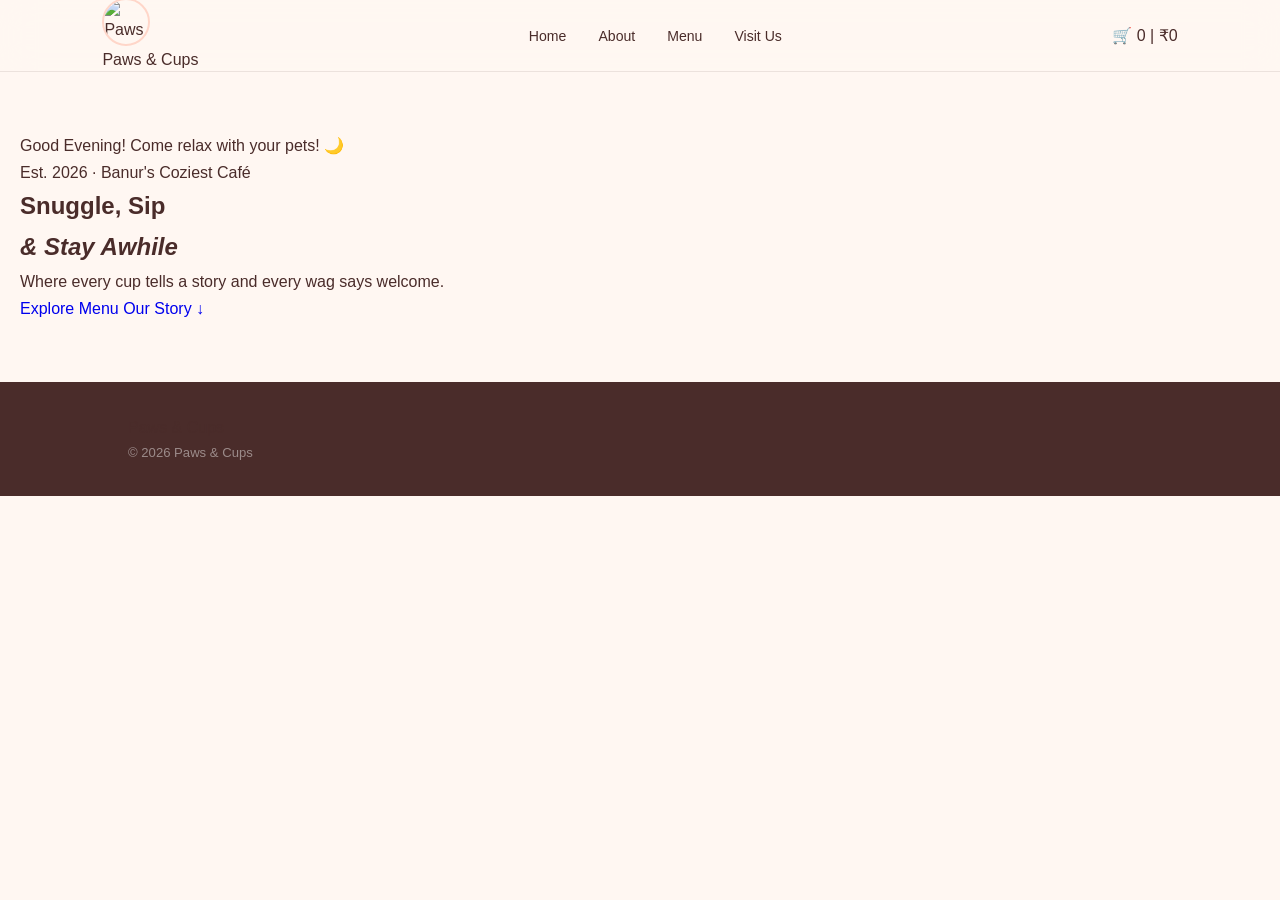
==== commit 149e8891: "Update index2.html" ====
--- a/index2.html
+++ b/index2.html
@@ -1,1045 +1,107 @@
-<!DOCTYPE html> <html lang="en"> <head> <meta charset="UTF-8"> <meta name="viewport" content="width=device-width, initial-scale=1.0"> <title>Visit Us — Pups & Cups</title> <link rel="stylesheet" href="style2.css?v=2"> <link href="https://fonts.googleapis.com/css2?family=Cormorant+Garamond:wght@400;500;600;700&family=Jost:wght@300;400;500;600&display=swap" rel="stylesheet"> <style>
-<link rel="stylesheet" href="style.css">
-
-
-<!-- Icons -->
-<script src="https://kit.fontawesome.com/4a3b1f73a2.js" crossorigin="anonymous"></script>
+<!DOCTYPE html>
+<html lang="en">
+<head>
+  <meta charset="UTF-8">
+  <meta name="viewport" content="width=device-width, initial-scale=1.0">
+  <title>Paws & Cups</title>
+  <link rel="stylesheet" href="style2.css">
 </head>
 <body>
 
 <!-- NAVBAR -->
 <header>
   <nav class="navbar">
-    <div class="nav-left">
-      <img src="./images/logo.png" class="logo" alt="Pups & Cups Logo">
-      <span class="brand-name">Pups <span class="brand-amp">&</span> Cups</span>
+    <div class="logo-area">
+      <img src="images/logo.png" class="logo" alt="Paws & Cups Logo">
+      <span class="cafe-name">Paws <span class="and-sign">&</span> Cups</span>
     </div>
 
-    <input type="checkbox" id="menu-toggle">
-    <label for="menu-toggle" class="menu-icon" aria-label="Toggle menu">
-      <span></span><span></span><span></span>
-    </label>
+    <ul class="nav-links">
+      <li><a href="index2.html" class="active-link">Home</a></li>
+      <li><a href="about2.html">About</a></li>
+      <li><a href="menu2.html">Menu</a></li>
+      <li><a href="contact2.html">Visit Us</a></li>
+    </ul>
+    <div class="menu-icon">☰</div>
 
-    <ul class="nav-links">
-      <li><a href="#home">Home</a></li>
-      <li><a href="#about">About</a></li>
-      <li><a href="#offerings">Offerings</a></li>
-      <li><a href="#menu">Menu</a></li>
-      <li><a href="#why">Why Us</a></li>
-      <li><a href="#contact" class="nav-cta">Visit Us</a></li>
-    </ul>
+<div class="cart-box">
+  🛒 <span id="cart-count">0</span> | <span id="cart-total">₹0</span>
+</div>
   </nav>
 </header>
 
 <!-- HOME -->
-<section id="home" class="home">
-  <div class="home-overlay"></div>
-  <div class="home-content">
-    <span class="home-badge">Est. 2024 · Banur's Coziest Café</span>
+<section id="home" class="home-section">
+  <div class="home-text">
+    <p id="status"></p>
+    <span class="top-tag">Est. 2026 · Banur's Coziest Café</span>
     <h1>Snuggle, Sip<br><em>&amp; Stay Awhile</em></h1>
     <p>Where every cup tells a story and every wag says welcome.</p>
-    <div class="home-actions">
-      <a href="#menu" class="btn btn-primary">Explore Menu</a>
-      <a href="#about" class="btn btn-ghost">Our Story ↓</a>
-    </div>
-  </div>
-  <div class="scroll-indicator">
-    <span></span>
-  </div>
-</section>
-
-<!-- ABOUT -->
-<section id="about" class="about">
-  <div class="about-img-wrap">
-    <img src="./images/Cappuccinos with paw prints and menu.png" alt="Cappuccinos with paw print art">
-    <div class="about-img-badge">🐾 Pet Friendly</div>
-  </div>
-
-  <div class="about-text">
-    <span class="section-label">Our Story</span>
-    <h2>A Café Born<br>From Pure Love</h2>
-    <p>Pups & Cups is more than just a café — it's a sanctuary where pets and humans come together over warmth, comfort, and delicious treats.</p>
-    <p>We built a place where your furry best friend is not just tolerated but <strong>celebrated</strong>.</p>
-    <div class="about-stats">
-      <div class="stat"><strong>500+</strong><span>Happy Pups</span></div>
-      <div class="stat"><strong>20+</strong><span>Menu Items</span></div>
-      <div class="stat"><strong>4.9★</strong><span>Rating</span></div>
+    <div class="home-buttons">
+      <a href="menu2.html" class="pink-btn">Explore Menu</a>
+      <a href="about2.html" class="clear-btn">Our Story ↓</a>
     </div>
   </div>
 </section>
 
+<!-- FOOTER -->
+<footer>
+  <div class="footer-middle">
+    <span class="cafe-name small">Paws <span class="and-sign">&</span> Cups</span>
+    <p>© 2026 Paws & Cups</p>
+  </div>
+</footer>
+<script src="script.js"></script>
+
+<!-- Simple, Beginner-Friendly JavaScript Features -->
+<script>
+  // --- FEATURE 1: Dynamic Greeting ---
+  // This checks the time of day and updates the empty <p id="status"> tag.
+  function setGreeting() {
+    let hour = new Date().getHours();
+    let greetingText = "";
+
+    if (hour < 12) {
+      greetingText = "Good Morning! Have a pawsome day! 🐾";
+    } else if (hour < 18) {
+      greetingText = "Good Afternoon! Time for a coffee break! ☕";
+    } else {
+      greetingText = "Good Evening! Come relax with your pets! 🌙";
+    }
+
+    // Find the HTML element with id="status" and change its text
+    document.getElementById("status").innerText = greetingText;
+  }
+  
+  // Run the greeting function
+  setGreeting();
 
 
-
-  <!-- ===== SECTION 1: Special Dietary Requirements (PASTE WHERE NEEDED) ===== -->
-<section class="dietary-section">
-  <div class="dietary-card">
-    <div class="dietary-icon">
-      <i class="fas fa-info-circle"></i>
-    </div>
-    <h2>Special Dietary Requirements?</h2>
-    <p>
-      We're happy to accommodate special dietary needs for both humans and pets.
-      Please let our staff know about any allergies or preferences.
-    </p>
-  </div>
-</section>
+  // --- FEATURE 2: Interactive Cart Alert ---
+  // Shows a simple pop-up message when someone clicks on the cart.
+  let cartBox = document.querySelector(".cart-box");
+  
+  cartBox.onclick = function() {
+    alert("Your cart is empty! Visit our Menu page to add some tasty treats.");
+  };
 
 
+  // --- FEATURE 3: Fun Secret Message ---
+  // Changes the text of the small top tag when clicked.
+  let topTag = document.querySelector(".top-tag");
   
+  topTag.onclick = function() {
+    topTag.innerText = "Surprise! You just gave a virtual belly rub to a puppy! 🐶💕";
+  };
 
-
-<!-- CAROUSEL -->
-<section class="vibe-check">
-  <div class="section-header">
-    <span class="section-label">Vibe Check</span>
-    <h2>Feel The Vibe</h2>
-  </div>
-  <div class="carousel-container">
-    <div class="carousel-track">
-      <img src="./images/vibe1.jpg" alt="Cozy Cafe Vibe 1">
-      <img src="./images/vibe2.jpg" alt="Cozy Cafe Vibe 2">
-      <img src="./images/vibe3.jpg" alt="Cozy Cafe Vibe 3">
-      <img src="./images/vibe4.jpg" alt="Cozy Cafe Vibe 4">
-      <img src="./images/vibe5.jpg" alt="Cozy Cafe Vibe 5">
-      <!-- Duplicate for infinite seamless scroll -->
-      <img src="./images/vibe1.jpg" alt="Cozy Cafe Vibe 1">
-      <img src="./images/vibe2.jpg" alt="Cozy Cafe Vibe 2">
-      <img src="./images/vibe3.jpg" alt="Cozy Cafe Vibe 3">
-      <img src="./images/vibe4.jpg" alt="Cozy Cafe Vibe 4">
-      <img src="./images/vibe5.jpg" alt="Cozy Cafe Vibe 5">
-    </div>
-  </div>
-</section>
-
-
+  // --- FEATURE 4: Mobile Menu Toggle ---
+  // Opens and closes the navigation menu when the hamburger icon is clicked
+  let menuIcon = document.querySelector(".menu-icon");
+  let navMenu = document.querySelector(".nav-links");
   
-<!-- OFFERINGS -->
-<section id="offerings" class="offerings">
-  <div class="section-header">
-    <span class="section-label">What We Do</span>
-    <h2>Everything You & Your Pup Need</h2>
-  </div>
-
-  <div class="cards">
-    <div class="card">
-      <div class="card-icon"><i class="fas fa-mug-hot"></i></div>
-      <h3>Craft Coffee</h3>
-      <p>Freshly brewed with single-origin premium beans, made with love by our baristas.</p>
-    </div>
-
-    <div class="card card-featured">
-      <div class="card-icon"><i class="fas fa-dog"></i></div>
-      <h3>Pet Treats</h3>
-      <p>Vet-approved, healthy & utterly irresistible goodies crafted just for your pup.</p>
-      <span class="card-tag">Most Loved</span>
-    </div>
-
-    <div class="card">
-      <div class="card-icon"><i class="fas fa-heart"></i></div>
-      <h3>Cozy Vibes</h3>
-      <p>An aesthetic, warm, and pet-loving environment designed for pure comfort.</p>
-    </div>
-  </div>
-</section> 
-
-
-
-
-
-  <!-- ===== SECTION 2: Experience the Difference ===== -->
-<section class="experience-section">
-  <h2>Experience the Difference</h2>
-  <p class="experience-subtext">
-    Where every visit feels like home for you and your furry friend 🐾
-  </p>
-
-  <div class="features-grid">
-    <div class="feature">
-      <i class="fas fa-award"></i>
-      <span>Award Winning</span>
-    </div>
-    <div class="feature">
-      <i class="fas fa-clock"></i>
-      <span>Extended Hours</span>
-    </div>
-    <div class="feature">
-      <i class="fas fa-wifi"></i>
-      <span>Free Wi-Fi</span>
-    </div>
-    <div class="feature">
-      <i class="fas fa-parking"></i>
-      <span>Free Parking</span>
-    </div>
-  </div>
-</section>
-
-
-
-
-  
-
-<!-- MENU -->
-<section id="menu" class="menu">
-  <div class="section-header">
-    <span class="section-label">What's Brewing</span>
-    <h2>Our Menu</h2>
-    <p class="section-sub">Carefully curated for humans and hounds alike</p>
-  </div>
-
-  <div class="menu-container">
-    <div class="menu-card">
-      <div class="menu-card-header">
-        <span class="menu-emoji">☕</span>
-        <h3>Coffee</h3>
-      </div>
-      <ul class="menu-list">
-        <li><span>Latte</span><span class="price">₹180</span></li>
-        <li><span>Cappuccino</span><span class="price">₹160</span></li>
-        <li><span>Caramel Mocha</span><span class="price">₹210</span></li>
-      </ul>
-    </div>
-
-    <div class="menu-card menu-card-hero">
-      <div class="menu-card-header">
-        <span class="menu-emoji">🍰</span>
-        <h3>Desserts</h3>
-      </div>
-      <ul class="menu-list">
-        <li><span>Brownie</span><span class="price">₹180</span></li>
-        <li><span>Cheesecake</span><span class="price">₹250</span></li>
-        <li><span>Cookies</span><span class="price">₹150</span></li>
-      </ul>
-    </div>
-
-    <div class="menu-card">
-      <div class="menu-card-header">
-        <span class="menu-emoji">🐶</span>
-        <h3>Pet Menu</h3>
-      </div>
-      <ul class="menu-list">
-        <li><span>Puppuccino</span><span class="price">₹120</span></li>
-        <li><span>Chicken Bowl</span><span class="price">₹200</span></li>
-        <li><span>Dog Biscuits</span><span class="price">₹150</span></li>
-      </ul>
-    </div>
-  </div>
-</section>
-
-<!-- WHY US -->
-<section id="why" class="why">
-  <div class="why-inner">
-    <div class="section-header light">
-      <span class="section-label">Why Choose Us</span>
-      <h2>Why You'll Love It Here</h2>
-    </div>
-
-    <div class="why-container">
-      <div class="why-box">
-        <div class="why-icon"><i class="fas fa-paw"></i></div>
-        <h3>Pets First</h3>
-        <p>Your pet's comfort and happiness is at the heart of every decision we make.</p>
-      </div>
-
-      <div class="why-box why-box-accent">
-        <div class="why-icon"><i class="fas fa-star"></i></div>
-        <h3>Premium Quality</h3>
-        <p>Only the finest, freshest ingredients make it onto our menu — for you and your pup.</p>
-      </div>
-
-      <div class="why-box">
-        <div class="why-icon"><i class="fas fa-smile"></i></div>
-        <h3>Happy Place</h3>
-        <p>Walk in, unwind, and let the good vibes — and wet noses — do the rest.</p>
-      </div>
-    </div>
-  </div>
-</section>
-
-
-  <!-- ===== SECTION 3: Testimonials ===== -->
-<section class="testimonials-section">
-  <h2>What Our Guests Say</h2>
-  <p class="testimonial-subtext">
-    Real love from our amazing community 💕
-  </p>
-
-  <div class="testimonial-wrapper">
-    <div class="testimonial-card">
-      <div class="stars">★★★★★</div>
-      <p>"Amazing vibe, delicious food, and our dog loved it!"</p>
-      <div class="google">🌐 Google</div>
-      <h4>Rashi & Aman</h4>
-    </div>
-
-    <div class="testimonial-card">
-      <div class="stars">★★★★★</div>
-      <p>"Perfect place to relax and spend quality time."</p>
-      <div class="google">🌐 Google</div>
-      <h4>Richa & Sony</h4>
-    </div>
-
-    <div class="testimonial-card">
-      <div class="stars">★★★★★</div>
-      <p>"Best pet café experience ever. Scout approved 🐶"</p>
-      <div class="google">🌐 Google</div>
-      <h4>Shweta & Scout</h4>
-    </div>
-  </div>
-
-  <button class="review-btn">Read More Google Reviews</button>
-</section>                      
-
-
-
-  
- 
-/* ═══════════════════════════════════════════
-   ROOT & THEMING
-═══════════════════════════════════════════ */
-:root {
-  --c-bg:      #faf6f1;
-  --c-surface: #ffffff;
-  --c-warm:    #f3ebe0;
-  --c-border:  rgba(139,100,60,0.12);
-  --c-brown:   #3d2410;
-  --c-mid:     #7a5230;
-  --c-muted:   #a07850;
-  --c-accent:  #b8622a;
-  --c-accent2: #d4895a;
-  --c-gold:    #c9924a;
-  --c-green:   #4a6741;
-  --shadow-sm: 0 2px 12px rgba(61,36,16,.07);
-  --shadow-md: 0 6px 28px rgba(61,36,16,.10);
-  --shadow-lg: 0 16px 56px rgba(61,36,16,.13);
-  --radius:    16px;
-  --radius-sm: 10px;
-  --glass-bg:  rgba(255,255,255,0.62);
-  --glass-blur:blur(18px);
-  --t: 0.45s cubic-bezier(0.22,1,0.36,1);
-}
- 
-body.pet-mode {
-  --c-bg:      #faf0f5;
-  --c-surface: #fff8fb;
-  --c-warm:    #f5e4ef;
-  --c-accent:  #a0436e;
-  --c-accent2: #c4728e;
-  --c-gold:    #b8729a;
-}
- 
-*,*::before,*::after{box-sizing:border-box;margin:0;padding:0;}
-html{scroll-behavior:smooth;}
-body{
-  font-family:'Jost',sans-serif;
-  background:var(--c-bg);
-  color:var(--c-brown);
-  transition:background var(--t),color var(--t);
-  overflow-x:hidden;
-  -webkit-font-smoothing:antialiased;
-}
- 
-/* ═══════════════ NAVBAR ═══════════════ */
-.navbar{
-  display:flex;align-items:center;justify-content:space-between;
-  padding:0 2.8rem;height:68px;
-  background:rgba(250,246,241,0.88);
-  backdrop-filter:blur(20px);-webkit-backdrop-filter:blur(20px);
-  border-bottom:1px solid var(--c-border);
-  position:sticky;top:0;z-index:200;
-  transition:background var(--t),border-color var(--t);
-}
-body.pet-mode .navbar{background:rgba(250,240,245,0.88);}
-.logo-area{display:flex;align-items:center;gap:.65rem;}
-.logo{height:38px;border-radius:50%;object-fit:cover;}
-.cafe-name{
-  font-family:'Cormorant Garamond',serif;font-size:1.35rem;font-weight:600;
-  color:var(--c-brown);letter-spacing:.02em;transition:color var(--t);
-}
-.and-sign{color:var(--c-accent);transition:color var(--t);}
-.nav-links{list-style:none;display:flex;gap:2.2rem;}
-.nav-links a{
-  text-decoration:none;font-size:.82rem;font-weight:500;
-  letter-spacing:.09em;text-transform:uppercase;color:var(--c-muted);
-  transition:color .3s;position:relative;
-}
-.nav-links a::after{
-  content:'';position:absolute;bottom:-3px;left:0;width:0;height:1.5px;
-  background:var(--c-accent);transition:width .3s;
-}
-.nav-links a:hover::after,.nav-links .visit-link::after{width:100%;}
-.nav-links a:hover,.nav-links .visit-link{color:var(--c-accent);}
-.menu-icon{display:none;font-size:1.4rem;cursor:pointer;color:var(--c-mid);}
-.cart-box{
-  display:flex;align-items:center;gap:.4rem;
-  padding:.35rem 1rem;background:var(--c-warm);border-radius:30px;
-  font-size:.82rem;font-weight:500;color:var(--c-mid);
-  border:1px solid var(--c-border);
-  transition:background var(--t),border-color var(--t);
-}
- 
-/* ═══════════════ MODE STRIP ═══════════════ */
-.mode-strip{
-  display:flex;align-items:center;justify-content:center;gap:1.1rem;
-  padding:.55rem 2rem;
-  background:var(--c-warm);
-  border-bottom:1px solid var(--c-border);
-  transition:background var(--t);
-}
-.mode-label{
-  font-size:.7rem;font-weight:600;letter-spacing:.12em;text-transform:uppercase;
-  color:var(--c-muted);transition:color .35s;user-select:none;
-}
-.mode-label.on{color:var(--c-accent);}
-.toggle-pill{
-  width:50px;height:25px;background:rgba(139,100,60,.18);
-  border:1.5px solid rgba(139,100,60,.18);border-radius:13px;
-  position:relative;cursor:pointer;
-  transition:background .4s,border-color .4s;flex-shrink:0;outline:none;
-}
-.toggle-pill.active{background:var(--c-accent);border-color:var(--c-accent);}
-.toggle-knob{
-  position:absolute;top:2px;left:2px;width:17px;height:17px;
-  background:#fff;border-radius:50%;
-  transition:transform .4s cubic-bezier(.34,1.56,.64,1);
-  box-shadow:0 1px 4px rgba(0,0,0,.18);
-}
-.toggle-pill.active .toggle-knob{transform:translateX(25px);}
- 
-/* ═══════════════ LAYOUT ═══════════════ */
-.page{
-  max-width:1060px;margin:0 auto;
-  padding:3.5rem 2rem 5rem;
-  display:grid;grid-template-columns:1fr 1fr;gap:1.6rem;
-}
- 
-/* ═══════════════ HERO ═══════════════ */
-.page-hero{grid-column:1/-1;text-align:center;margin-bottom:.8rem;}
-.eyebrow{
-  display:inline-block;font-size:.68rem;font-weight:600;
-  letter-spacing:.18em;text-transform:uppercase;color:var(--c-accent);
-  margin-bottom:.9rem;padding:.28rem .95rem;
-  border:1px solid rgba(184,98,42,.22);border-radius:30px;
-  background:rgba(184,98,42,.05);
-  transition:color var(--t),border-color var(--t),background var(--t);
-}
-.page-hero h1{
-  font-family:'Cormorant Garamond',serif;
-  font-size:clamp(2.2rem,5vw,3.2rem);font-weight:600;
-  color:var(--c-brown);line-height:1.15;letter-spacing:-.01em;
-  transition:color var(--t);
-}
-.page-hero p{
-  margin-top:.65rem;font-size:.92rem;color:var(--c-muted);font-weight:300;
-  transition:color var(--t);
-}
- 
-/* ═══════════════ GLASS CARD ═══════════════ */
-.card{
-  background:var(--glass-bg);
-  backdrop-filter:var(--glass-blur);-webkit-backdrop-filter:var(--glass-blur);
-  border:1px solid rgba(255,255,255,.7);border-radius:var(--radius);
-  padding:2rem;box-shadow:var(--shadow-md);
-  transition:background var(--t),border-color var(--t),box-shadow .35s;
-}
-.card:hover{box-shadow:var(--shadow-lg);}
-.card-title{
-  font-family:'Cormorant Garamond',serif;font-size:1.25rem;font-weight:600;
-  color:var(--c-brown);margin-bottom:1.4rem;letter-spacing:.01em;
-  transition:color var(--t);
-}
- 
-/* ═══════════════ FORM FIELDS ═══════════════ */
-.field{display:flex;flex-direction:column;gap:.38rem;margin-bottom:.95rem;}
-.field:last-of-type{margin-bottom:0;}
-.field label{
-  font-size:.68rem;font-weight:600;letter-spacing:.12em;text-transform:uppercase;
-  color:var(--c-muted);transition:color var(--t);
-}
-.field input,.field select{
-  background:rgba(255,255,255,.75);border:1.5px solid var(--c-border);
-  border-radius:var(--radius-sm);padding:.62rem .92rem;
-  font-family:'Jost',sans-serif;font-size:.88rem;font-weight:400;color:var(--c-brown);
-  outline:none;width:100%;
-  transition:border-color .3s,box-shadow .3s,background .3s;
-}
-.field input::placeholder{color:var(--c-muted);opacity:.55;}
-.field input:focus,.field select:focus{
-  border-color:var(--c-accent);box-shadow:0 0 0 3px rgba(184,98,42,.1);background:#fff;
-}
-.grid2{display:grid;grid-template-columns:1fr 1fr;gap:.9rem;}
- 
-/* Seat pills */
-.seat-row{display:flex;gap:.5rem;flex-wrap:wrap;}
-.seat-pill{
-  padding:.4rem .9rem;border-radius:30px;
-  border:1.5px solid var(--c-border);background:rgba(255,255,255,.55);
-  font-family:'Jost',sans-serif;font-size:.78rem;font-weight:500;
-  color:var(--c-mid);cursor:pointer;user-select:none;letter-spacing:.03em;
-  transition:all .28s cubic-bezier(.22,1,.36,1);
-}
-.seat-pill:hover{border-color:var(--c-accent2);color:var(--c-accent);background:rgba(184,98,42,.04);}
-.seat-pill.sel{
-  background:var(--c-accent);border-color:var(--c-accent);color:#fff;font-weight:600;
-  box-shadow:0 3px 12px rgba(184,98,42,.28);
-}
- 
-/* Birthday row */
-.bday-toggle{
-  display:flex;align-items:center;justify-content:space-between;
-  padding:.85rem 1.1rem;margin:1rem 0;
-  background:rgba(255,255,255,.5);
-  border:1.5px dashed rgba(184,98,42,.22);border-radius:var(--radius-sm);
-  cursor:pointer;transition:background .3s,border-color .3s;
-}
-.bday-toggle:hover{background:rgba(184,98,42,.04);border-color:var(--c-accent2);}
-.bday-toggle.on{background:rgba(184,98,42,.06);border-color:var(--c-accent);border-style:solid;}
-.bday-left{display:flex;align-items:center;gap:.75rem;}
-.bday-icon{font-size:1.05rem;line-height:1;}
-.bday-text{font-size:.86rem;font-weight:500;color:var(--c-brown);transition:color var(--t);}
-.bday-sub{font-size:.71rem;color:var(--c-muted);margin-top:.1rem;transition:color var(--t);}
-.bday-check-box{
-  width:21px;height:21px;border-radius:6px;
-  border:1.5px solid var(--c-border);background:#fff;
-  display:flex;align-items:center;justify-content:center;flex-shrink:0;
-  font-size:0;color:#fff;
-  transition:all .3s cubic-bezier(.22,1,.36,1);
-}
-.bday-toggle.on .bday-check-box{background:var(--c-accent);border-color:var(--c-accent);font-size:11px;}
- 
-/* Book button */
-.book-btn{
-  width:100%;margin-top:.5rem;padding:1rem;
-  background:linear-gradient(135deg,var(--c-accent) 0%,var(--c-accent2) 100%);
-  border:none;border-radius:50px;color:#fff;
-  font-family:'Jost',sans-serif;font-size:.82rem;font-weight:600;
-  letter-spacing:.08em;text-transform:uppercase;cursor:pointer;
-  position:relative;overflow:hidden;
-  transition:transform .25s,box-shadow .35s;
-  box-shadow:0 4px 20px rgba(184,98,42,.32);
-}
-.book-btn::before{
-  content:'';position:absolute;inset:0;
-  background:linear-gradient(135deg,rgba(255,255,255,.14) 0%,transparent 60%);
-  pointer-events:none;
-}
-.book-btn:hover{transform:translateY(-2px);box-shadow:0 8px 32px rgba(184,98,42,.4);}
-.book-btn:active{transform:scale(.98);}
-.btn-ripple{
-  position:absolute;border-radius:50%;background:rgba(255,255,255,.28);
-  transform:scale(0);animation:rpl .55s linear;pointer-events:none;
-}
-@keyframes rpl{to{transform:scale(4);opacity:0;}}
- 
-/* ═══════════════ INFO CARD ═══════════════ */
-.info-card{grid-column:2/3;}
-.info-item{
-  display:flex;align-items:flex-start;gap:1rem;
-  padding:1rem 0;border-bottom:1px solid var(--c-border);
-  transition:padding-left .3s;
-}
-.info-item:last-child{border-bottom:none;padding-bottom:0;}
-.info-item:first-child{padding-top:0;}
-.info-item:hover{padding-left:4px;}
-.info-icon{
-  width:36px;height:36px;background:var(--c-warm);border-radius:9px;
-  display:flex;align-items:center;justify-content:center;
-  flex-shrink:0;font-size:.95rem;
-  transition:background var(--t),transform .3s;
-}
-.info-item:hover .info-icon{background:var(--c-accent);transform:scale(1.06);}
-.info-label{
-  font-size:.67rem;font-weight:600;text-transform:uppercase;
-  letter-spacing:.11em;color:var(--c-muted);margin-bottom:.2rem;
-  transition:color var(--t);
-}
-.info-val{font-size:.9rem;color:var(--c-brown);transition:color var(--t);}
-.yappy{display:none;font-size:.75rem;font-weight:600;color:var(--c-accent);margin-top:.25rem;transition:color var(--t);}
-body.pet-mode .yappy{display:block;}
-body.pet-mode .hours-val{opacity:.4;text-decoration:line-through;}
- 
-/* ═══════════════ MAP CARD ═══════════════ */
-.map-card{grid-column:1/-1;}
-.map-wrap{
-  width:100%;height:210px;border-radius:var(--radius-sm);
-  background:linear-gradient(145deg,#e8dcc8 0%,#d8c8a8 50%,#cdb898 100%);
-  position:relative;overflow:hidden;
-}
-.map-wrap::before{
-  content:'';position:absolute;inset:0;
-  background:
-    linear-gradient(90deg,transparent 45%,rgba(255,255,255,.5) 45%,rgba(255,255,255,.5) 55%,transparent 55%),
-    linear-gradient(0deg,transparent 35%,rgba(255,255,255,.5) 35%,rgba(255,255,255,.5) 45%,transparent 45%);
-}
-.map-block{position:absolute;background:rgba(107,70,30,.1);border-radius:3px;}
-.map-pin-wrap{
-  position:absolute;top:50%;left:50%;
-  transform:translate(-50%,-60%);
-  display:flex;flex-direction:column;align-items:center;
-  animation:float 3.5s ease-in-out infinite;
-}
-@keyframes float{0%,100%{transform:translate(-50%,-60%);}50%{transform:translate(-50%,-68%);}}
-.map-bubble{
-  background:var(--c-accent);color:#fff;
-  padding:.48rem 1.1rem;border-radius:24px;
-  font-size:.8rem;font-weight:600;white-space:nowrap;
-  box-shadow:0 4px 18px rgba(184,98,42,.38);letter-spacing:.03em;
-  display:flex;align-items:center;gap:.45rem;
-  transition:background var(--t);
-}
-.map-bubble-tail{
-  width:0;height:0;
-  border-left:7px solid transparent;border-right:7px solid transparent;
-  border-top:9px solid var(--c-accent);
-  transition:border-color var(--t);
-}
- 
-/* ═══════════════ MESSAGE FORM ═══════════════ */
-.msg-card{grid-column:1/-1;}
-.msg-card textarea{
-  background:rgba(255,255,255,.75);border:1.5px solid var(--c-border);
-  border-radius:var(--radius-sm);padding:.68rem .92rem;
-  font-family:'Jost',sans-serif;font-size:.88rem;font-weight:400;color:var(--c-brown);
-  outline:none;resize:vertical;min-height:100px;width:100%;
-  transition:border-color .3s,box-shadow .3s;
-}
-.msg-card textarea:focus{border-color:var(--c-accent);box-shadow:0 0 0 3px rgba(184,98,42,.1);}
-.msg-card textarea::placeholder{color:var(--c-muted);opacity:.5;}
-.msg-grid{display:grid;grid-template-columns:1fr 1fr;gap:.9rem;margin-bottom:1rem;}
-.send-btn{
-  padding:.72rem 2.2rem;background:var(--c-brown);color:#fff;
-  border:none;border-radius:30px;
-  font-family:'Jost',sans-serif;font-size:.8rem;font-weight:600;
-  letter-spacing:.1em;text-transform:uppercase;cursor:pointer;
-  transition:background .3s,transform .25s,box-shadow .3s;
-  box-shadow:0 3px 14px rgba(61,36,16,.18);
-}
-.send-btn:hover{background:var(--c-accent);transform:translateY(-2px);box-shadow:0 6px 22px rgba(184,98,42,.28);}
-.send-btn:active{transform:scale(.97);}
-#status{font-size:.82rem;color:var(--c-green);margin-top:.6rem;min-height:1.2em;transition:color .3s;}
- 
-/* ═══════════════ MODAL ═══════════════ */
-.modal-backdrop{
-  position:fixed;inset:0;z-index:900;
-  background:rgba(61,36,16,.3);backdrop-filter:blur(6px);
-  display:flex;align-items:center;justify-content:center;
-  opacity:0;pointer-events:none;transition:opacity .4s;
-}
-.modal-backdrop.show{opacity:1;pointer-events:all;}
-.modal-card{
-  background:var(--c-surface);border-radius:24px;
-  padding:3rem 3.2rem;text-align:center;max-width:380px;width:90%;
-  box-shadow:0 24px 80px rgba(61,36,16,.22);
-  transform:translateY(20px) scale(.95);
-  transition:transform .5s cubic-bezier(.22,1,.36,1);
-}
-.modal-backdrop.show .modal-card{transform:translateY(0) scale(1);}
-.modal-emoji{font-size:3rem;display:block;margin-bottom:1.1rem;animation:bob 2.5s ease-in-out infinite;}
-@keyframes bob{0%,100%{transform:translateY(0);}50%{transform:translateY(-7px);}}
-.modal-card h3{font-family:'Cormorant Garamond',serif;font-size:1.7rem;font-weight:600;color:var(--c-brown);margin-bottom:.5rem;line-height:1.2;}
-.modal-card p{font-size:.87rem;color:var(--c-muted);line-height:1.6;}
-.modal-close{
-  margin-top:1.8rem;padding:.68rem 2.2rem;background:var(--c-accent);color:#fff;
-  border:none;border-radius:30px;
-  font-family:'Jost',sans-serif;font-weight:600;font-size:.8rem;letter-spacing:.08em;text-transform:uppercase;
-  cursor:pointer;transition:background .3s,transform .25s;
-}
-.modal-close:hover{background:var(--c-brown);transform:translateY(-2px);}
- 
-/* ═══════════════ CONFETTI ═══════════════ */
-#confetti-canvas{position:fixed;inset:0;z-index:9999;pointer-events:none;}
- 
-/* ═══════════════ FOOTER ═══════════════ */
-footer{
-  text-align:center;padding:1.8rem 2rem;
-  border-top:1px solid var(--c-border);background:var(--c-warm);
-  transition:background var(--t);
-}
-footer .cafe-name.small{
-  font-family:'Cormorant Garamond',serif;font-size:1.1rem;font-weight:600;
-  display:block;margin-bottom:.3rem;color:var(--c-brown);transition:color var(--t);
-}
-footer p{font-size:.78rem;color:var(--c-muted);transition:color var(--t);}
- 
-/* ═══════════════ RESPONSIVE ═══════════════ */
-@media(max-width:700px){
-  .page{grid-template-columns:1fr;}
-  .booking-card,.info-card,.page-hero,.map-card,.msg-card{grid-column:1;}
-  .grid2,.msg-grid{grid-template-columns:1fr;}
-  .nav-links{display:none;}.menu-icon{display:block;}
-  .navbar{padding:0 1.4rem;}
-  .page{padding:2rem 1.2rem 4rem;}
-}
-</style>
-</head>
-<body>
- 
-<!-- NAVBAR -->
-<header>
-  <nav class="navbar">
-    <div class="logo-area">
-      <img src="./images/logo.png" class="logo" alt="Pups & Cups Logo">
-      <span class="cafe-name">Pups <span class="and-sign">&</span> Cups</span>
-    </div>
-    <ul class="nav-links">
-      <li><a href="index2.html">Home</a></li>
-      <li><a href="about2.html">About</a></li>
-      <li><a href="menu2.html">Menu</a></li>
-      <li><a href="contact2.html" class="visit-link">Visit Us</a></li>
-    </ul>
-    <div class="menu-icon">☰</div>
-    <div class="cart-box">
-      <svg width="13" height="13" viewBox="0 0 24 24" fill="none" stroke="currentColor" stroke-width="2"><circle cx="9" cy="21" r="1"/><circle cx="20" cy="21" r="1"/><path d="M1 1h4l2.68 13.39a2 [...]
-      <span id="cart-count">0</span> · <span id="cart-total">₹0</span>
-    </div>
-  </nav>
-</header>
- 
-<!-- MODE STRIP -->
-<div class="mode-strip">
-  <span class="mode-label on" id="lbl-human">Human Mode</span>
-  <button class="toggle-pill" id="modeToggle" aria-label="Switch mode">
-    <span class="toggle-knob"></span>
-  </button>
-  <span class="mode-label" id="lbl-pet">Pet Mode</span>
-</div>
- 
-<!-- PAGE -->
-<main class="page">
- 
-  <!-- Hero -->
-  <div class="page-hero">
-    <span class="eyebrow" id="eyebrow-text">Visit Us</span>
-    <h1 id="hero-heading">Come Say Hello</h1>
-    <p id="hero-sub">We'd love to meet you and your furry companion — reservations welcome.</p>
-  </div>
- 
-  <!-- Reservation Card -->
-  <div class="card booking-card">
-    <p class="card-title">Reserve a Table</p>
- 
-    <div class="grid2">
-      <div class="field">
-        <label>Your Name</label>
-        <input type="text" id="res-name" placeholder="e.g. Avni">
-      </div>
-      <div class="field">
-        <label>Date &amp; Time</label>
-        <input type="datetime-local" id="res-datetime">
-      </div>
-    </div>
- 
-    <div class="grid2">
-      <div class="field">
-        <label>Pet's Name</label>
-        <input type="text" id="pet-name" placeholder="e.g. Bruno">
-      </div>
-      <div class="field">
-        <label>Breed</label>
-        <input type="text" id="pet-breed" placeholder="e.g. Golden Retriever">
-      </div>
-    </div>
- 
-    <div class="field">
-      <label>Seating Preference</label>
-      <div class="seat-row" id="seatRow">
-        <button class="seat-pill" data-seat="outdoor">Outdoor Patio</button>
-        <button class="seat-pill" data-seat="quiet">Quiet Corner</button>
-        <button class="seat-pill" data-seat="window">Window Seat</button>
-      </div>
-    </div>
- 
-    <div class="bday-toggle" id="bdayToggle">
-      <div class="bday-left">
-        <span class="bday-icon">🎂</span>
-        <div>
-          <div class="bday-text">It's my pet's birthday!</div>
-          <div class="bday-sub">We'll make it extra special</div>
-        </div>
-      </div>
-      <div class="bday-check-box" id="bdayBox">✓</div>
-    </div>
- 
-    <button class="book-btn" id="bookBtn">
-      <span id="bookBtnText">Confirm Reservation</span>
-    </button>
-  </div>
- 
-  <!-- Info Card -->
-  <div class="card info-card">
-    <p class="card-title" id="info-title">Find Us</p>
- 
-    <div class="info-item">
-      <div class="info-icon">📍</div>
-      <div>
-        <div class="info-label">Location</div>
-        <div class="info-val">Oxford Street, Mohali</div>
-      </div>
-    </div>
-    <div class="info-item">
-      <div class="info-icon">📞</div>
-      <div>
-        <div class="info-label">Phone</div>
-        <div class="info-val">+91 98*****210</div>
-      </div>
-    </div>
-    <div class="info-item">
-      <div class="info-icon">✉️</div>
-      <div>
-        <div class="info-label">Email</div>
-        <div class="info-val">pupsandcups@woof.com</div>
-      </div>
-    </div>
-    <div class="info-item">
-      <div class="info-icon">🕙</div>
-      <div>
-        <div class="info-label">Hours</div>
-        <div class="info-val hours-val" id="hoursVal">10:00 AM – 10:00 PM · Daily</div>
-        <div class="yappy">All day is Yappy Hour here 🐾</div>
-      </div>
-    </div>
-  </div>
- 
-  <!-- Map Card -->
-  <div class="card map-card">
-    <p class="card-title" id="map-title">Our Location</p>
-    <div class="map-wrap">
-      <div class="map-block" style="width:85px;height:50px;top:18px;left:55px;"></div>
-      <div class="map-block" style="width:60px;height:38px;top:18px;right:70px;"></div>
-      <div class="map-block" style="width:70px;height:45px;bottom:22px;left:72px;"></div>
-      <div class="map-block" style="width:80px;height:42px;bottom:22px;right:55px;"></div>
-      <div class="map-block" style="width:40px;height:30px;top:22px;left:175px;"></div>
-      <div class="map-pin-wrap">
-        <div class="map-bubble">
-          <span id="mapPinIcon">☕</span>
-          <span>Pups &amp; Cups · Banur</span>
-        </div>
-        <div class="map-bubble-tail"></div>
-      </div>
-    </div>
-  </div>
- 
-  <!-- Message Form -->
-  <div class="card msg-card">
-    <p class="card-title">Send Us a Message</p>
-    <div class="msg-grid">
-      <div class="field">
-        <label>Your Name</label>
-        <input type="text" id="name" placeholder="Your Name">
-      </div>
-      <div class="field">
-        <label>Your Email</label>
-        <input type="email" id="email" placeholder="Your Email">
-      </div>
-    </div>
-    <div class="field">
-      <label>Message</label>
-      <textarea id="message" placeholder="Ask us anything — about the menu, bringing your pet, or just to say hi."></textarea>
-    </div>
-    <button class="send-btn" id="sendBtn">Send Message</button>
-    <p id="status"></p>
-  </div>
- 
-</main>
- 
-<!-- MODAL -->
-<div class="modal-backdrop" id="modalBackdrop">
-  <div class="modal-card">
-    <span class="modal-emoji" id="modalEmoji">🐾</span>
-    <h3 id="modalTitle">Table Reserved!</h3>
-    <p id="modalMsg">We're looking forward to welcoming you and your furry friend.</p>
-    <button class="modal-close" onclick="closeModal()">Perfect, thank you</button>
-  </div>
-</div>
- 
-<canvas id="confetti-canvas"></canvas>
- 
-<!-- FOOTER -->
-<footer>
-  <span class="cafe-name small">Pups <span class="and-sign">&</span> Cups</span>
-  <p>© 2026 Pups &amp; Cups · Banur, Punjab</p>
-</footer>
- 
-<script src="script.js"></script>
-<script>
-/* ── Mode Toggle ── */
-const toggle = document.getElementById('modeToggle');
-const lblH   = document.getElementById('lbl-human');
-const lblP   = document.getElementById('lbl-pet');
-let petMode  = false;
- 
-const swapMap = {
-  'eyebrow-text': ['Visit Us',           'Sniff Us Out'],
-  'hero-heading': ['Come Say Hello',     'Wag Your Way Here'],
-  'hero-sub':     ['We\'d love to meet you and your furry companion — reservations welcome.',
-                   'Treats, belly rubs & great coffee — reservations welcome.'],
-  'info-title':   ['Find Us',            'Paw Your Way To Us'],
-  'map-title':    ['Our Location',       'Follow the Paw Prints'],
-  'mapPinIcon':   ['☕',                 '🐾'],
-  'bookBtnText':  ['Confirm Reservation','Secure My Spot'],
-};
- 
-toggle.addEventListener('click', () => {
-  petMode = !petMode;
-  toggle.classList.toggle('active', petMode);
-  document.body.classList.toggle('pet-mode', petMode);
-  lblH.classList.toggle('on', !petMode);
-  lblP.classList.toggle('on', petMode);
- 
-  Object.entries(swapMap).forEach(([id, vals]) => {
-    const el = document.getElementById(id);
-    if (!el) return;
-    el.style.transition = 'opacity .25s';
-    el.style.opacity = '0';
-    setTimeout(() => {
-      el.textContent = vals[petMode ? 1 : 0];
-      el.style.opacity = '1';
-    }, 250);
-  });
-});
- 
-/* ── Seat Pills ── */
-document.querySelectorAll('.seat-pill').forEach(btn => {
-  btn.addEventListener('click', () => {
-    document.querySelectorAll('.seat-pill').forEach(b => b.classList.remove('sel'));
-    btn.classList.add('sel');
-  });
-});
- 
-/* ── Birthday Toggle ── */
-const bdayToggle = document.getElementById('bdayToggle');
-let isBday = false;
-bdayToggle.addEventListener('click', () => {
-  isBday = !isBday;
-  bdayToggle.classList.toggle('on', isBday);
-  if (isBday) launchConfetti();
-});
- 
-/* ── Book Button ── */
-document.getElementById('bookBtn').addEventListener('click', function(e) {
-  // ripple
-  const btn  = this;
-  const r    = document.createElement('span');
-  r.className = 'btn-ripple';
-  const rect = btn.getBoundingClientRect();
-  const sz   = Math.max(rect.width, rect.height) * 2;
-  r.style.cssText = `width:${sz}px;height:${sz}px;left:${e.clientX-rect.left-sz/2}px;top:${e.clientY-rect.top-sz/2}px`;
-  btn.appendChild(r);
-  setTimeout(() => r.remove(), 560);
- 
-  const pet = document.getElementById('pet-name').value.trim() || 'your furry friend';
-  document.getElementById('modalEmoji').textContent = isBday ? '🎂' : '🐾';
-  document.getElementById('modalTitle').textContent = isBday
-    ? `Happy Birthday, ${pet}!`
-    : 'Table Reserved!';
-  document.getElementById('modalMsg').textContent = isBday
-    ? `We're preparing something special for ${pet}. Can't wait to celebrate!`
-    : `We can't wait to meet ${pet}. See you soon!`;
- 
-  document.getElementById('modalBackdrop').classList.add('show');
-  if (isBday) launchConfetti();
-});
- 
-function closeModal() {
-  document.getElementById('modalBackdrop').classList.remove('show');
-}
-document.getElementById('modalBackdrop').addEventListener('click', function(e) {
-  if (e.target === this) closeModal();
-});
- 
-/* ── Send Message ── */
-document.getElementById('sendBtn').addEventListener('click', () => {
-  const name  = document.getElementById('name').value.trim();
-  const email = document.getElementById('email').value.trim();
-  const st    = document.getElementById('status');
-  if (!name || !email) {
-    st.style.color = '#b03030';
-    st.textContent = 'Please fill in your name and email.';
-    return;
-  }
-  st.style.color = 'var(--c-green)';
-  st.textContent = `Thank you, ${name}. We'll be in touch soon.`;
-});
- 
-/* ── Confetti — elegant, refined ── */
-function launchConfetti() {
-  const canvas = document.getElementById('confetti-canvas');
-  const ctx    = canvas.getContext('2d');
-  canvas.width  = window.innerWidth;
-  canvas.height = window.innerHeight;
- 
-  // Warm, earthy palette — no childish emojis
-  const palette = [
-    '#b8622a','#d4895a','#c9924a',
-    '#4a6741','#8fbb84',
-    '#e8c97e','#f2e0c8',
-    '#a07850','#7a5230',
-    '#e07070','#f4a0a0',  // subtle pink for birthday
-  ];
- 
-  const DURATION = 3800;
-  const count    = 140;
- 
-  const particles = Array.from({ length: count }, () => {
-    const type = Math.random();
-    return {
-      x:    Math.random() * canvas.width,
-      y:    -10 - Math.random() * 120,
-      vx:   (Math.random() - 0.5) * 4,
-      vy:   Math.random() * 3 + 1.5,
-      rot:  Math.random() * 360,
-      rotV: (Math.random() - 0.5) * 5.5,
-      colour: palette[Math.floor(Math.random() * palette.length)],
-      // shape: 0=rect, 1=circle, 2=thin ribbon
-      shape: type < 0.55 ? 0 : type < 0.8 ? 1 : 2,
-      w: Math.random() * 9 + 4,
-      h: Math.random() * 4 + 2,
-      opacity: 0.82 + Math.random() * 0.18,
-    };
-  });
- 
-  let start = null;
-  function draw(ts) {
-    if (!start) start = ts;
-    const elapsed  = ts - start;
-    const fade     = Math.max(0, 1 - elapsed / DURATION);
-    ctx.clearRect(0, 0, canvas.width, canvas.height);
- 
-    particles.forEach(p => {
-      p.x   += p.vx;
-      p.y   += p.vy;
-      p.vy  += 0.035;
-      p.rot += p.rotV;
- 
-      ctx.save();
-      ctx.globalAlpha = p.opacity * fade;
-      ctx.translate(p.x, p.y);
-      ctx.rotate(p.rot * Math.PI / 180);
-      ctx.fillStyle = p.colour;
- 
-      if (p.shape === 0) {
-        // rectangle
-        ctx.fillRect(-p.w / 2, -p.h / 2, p.w, p.h);
-      } else if (p.shape === 1) {
-        // circle
-        ctx.beginPath();
-        ctx.arc(0, 0, p.w / 2, 0, Math.PI * 2);
-        ctx.fill();
-      } else {
-        // thin ribbon
-        ctx.fillRect(-p.w, -p.h / 4, p.w * 2, p.h / 2);
-      }
-      ctx.restore();
-    });
- 
-    if (elapsed < DURATION) requestAnimationFrame(draw);
-    else ctx.clearRect(0, 0, canvas.width, canvas.height);
-  }
-  requestAnimationFrame(draw);
-}
+  menuIcon.onclick = function() {
+    navMenu.classList.toggle("active");
+  };
 </script>
 </body>
 </html>
-
-</body>
-</html>
